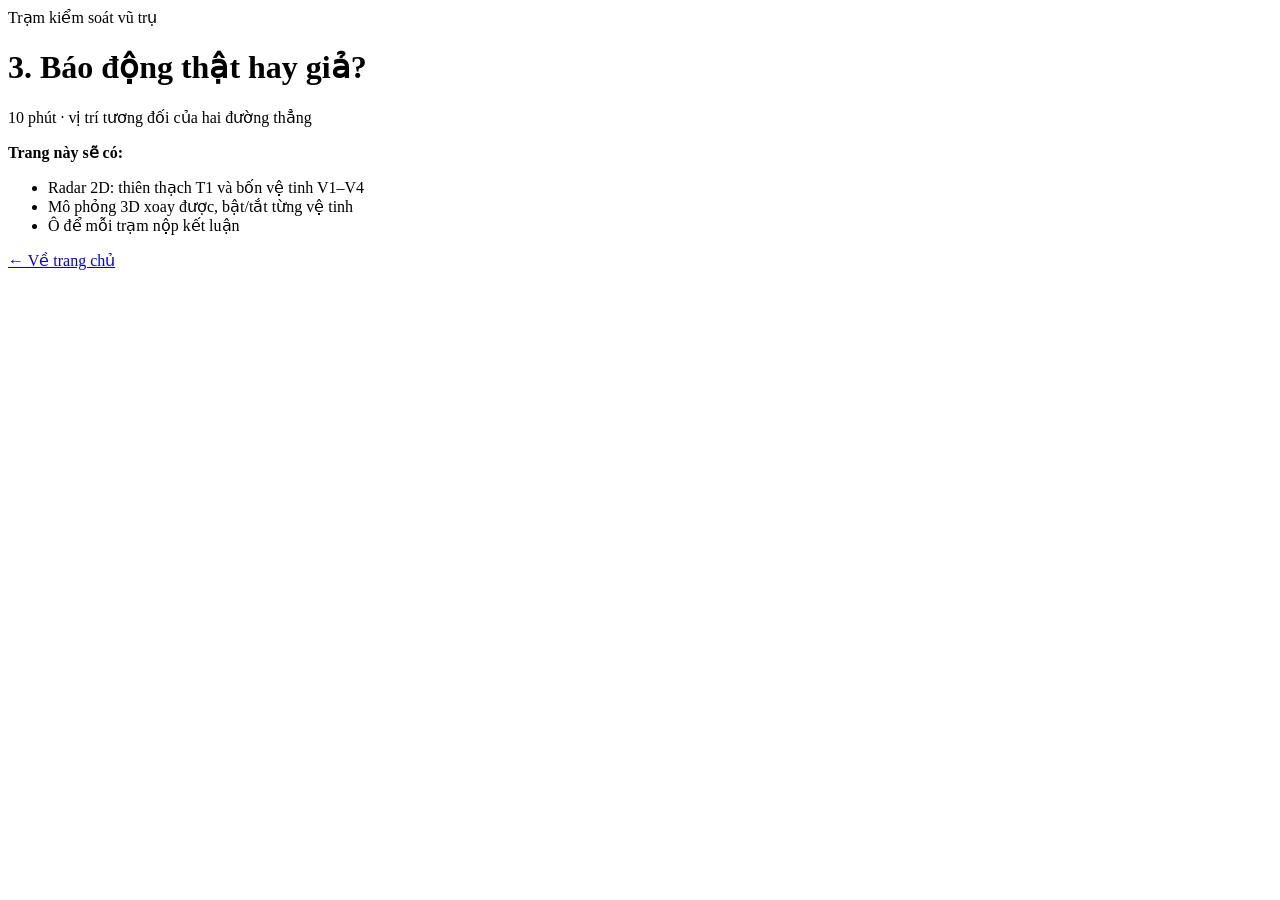
==== index.html @ 9c98084f "Add files via upload" ====
<!DOCTYPE html>
<html lang="vi">
<head>
<meta charset="utf-8">
<meta name="viewport" content="width=device-width, initial-scale=1">
<title>3. Báo động thật hay giả? – Trạm kiểm soát vũ trụ</title>
<link rel="stylesheet" href="../assets/style.css">
</head>
<body>
<main>
  <div class="nhan">Trạm kiểm soát vũ trụ</div>
  <h1>3. Báo động thật hay giả?</h1>
  <p class="phu">10 phút · vị trí tương đối của hai đường thẳng</p>
  <div class="khung-trong">
    <b>Trang này sẽ có:</b>
    <ul><li>Radar 2D: thiên thạch T1 và bốn vệ tinh V1–V4</li><li>Mô phỏng 3D xoay được, bật/tắt từng vệ tinh</li><li>Ô để mỗi trạm nộp kết luận</li></ul>
  </div>
  <a class="ve" href="../">← Về trang chủ</a>
</main>
</body>
</html>
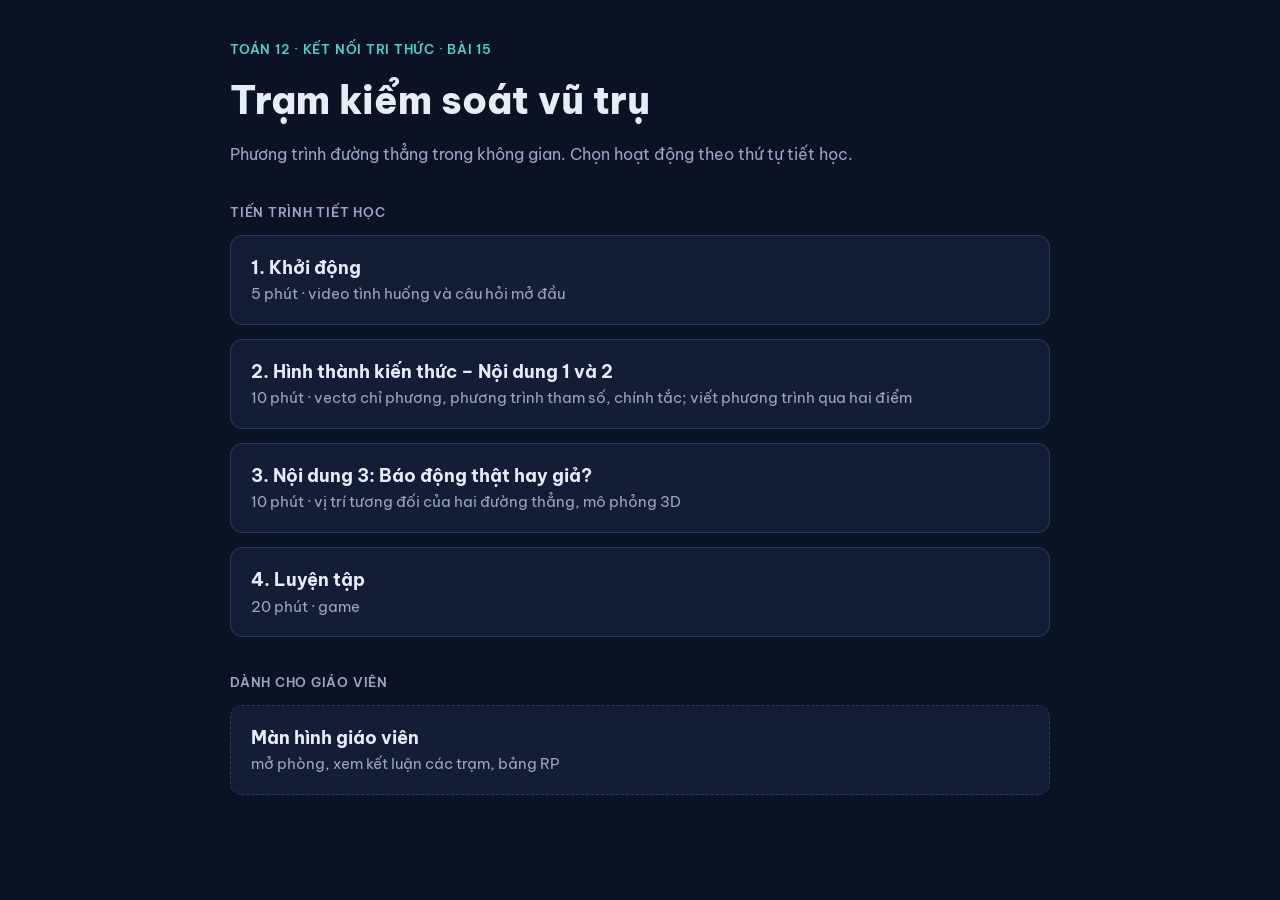
==== commit dc427a3c: "Khôi phục cấu trúc thư mục, thêm điều hướng giữa các hoạt động" ====
--- a/index.html
+++ b/index.html
@@ -3,19 +3,27 @@
 <head>
 <meta charset="utf-8">
 <meta name="viewport" content="width=device-width, initial-scale=1">
-<title>3. Báo động thật hay giả? – Trạm kiểm soát vũ trụ</title>
-<link rel="stylesheet" href="../assets/style.css">
+<title>Trạm kiểm soát vũ trụ – Bài 15 Toán 12</title>
+<link rel="stylesheet" href="assets/style.css">
 </head>
 <body>
 <main>
-  <div class="nhan">Trạm kiểm soát vũ trụ</div>
-  <h1>3. Báo động thật hay giả?</h1>
-  <p class="phu">10 phút · vị trí tương đối của hai đường thẳng</p>
-  <div class="khung-trong">
-    <b>Trang này sẽ có:</b>
-    <ul><li>Radar 2D: thiên thạch T1 và bốn vệ tinh V1–V4</li><li>Mô phỏng 3D xoay được, bật/tắt từng vệ tinh</li><li>Ô để mỗi trạm nộp kết luận</li></ul>
+  <div class="nhan">Toán 12 · Kết nối tri thức · Bài 15</div>
+  <h1>Trạm kiểm soát vũ trụ</h1>
+  <p class="phu">Phương trình đường thẳng trong không gian. Chọn hoạt động theo thứ tự tiết học.</p>
+
+  <h2 class="muc">Tiến trình tiết học</h2>
+  <div class="luoi">
+    <a class="the" href="khoi-dong/"><b>1. Khởi động</b><span>5 phút · video tình huống và câu hỏi mở đầu</span></a>
+    <a class="the" href="noi-dung-1-2/"><b>2. Hình thành kiến thức – Nội dung 1 và 2</b><span>10 phút · vectơ chỉ phương, phương trình tham số, chính tắc; viết phương trình qua hai điểm</span></a>
+    <a class="the" href="noi-dung-3/"><b>3. Nội dung 3: Báo động thật hay giả?</b><span>10 phút · vị trí tương đối của hai đường thẳng, mô phỏng 3D</span></a>
+    <a class="the" href="luyen-tap/"><b>4. Luyện tập</b><span>20 phút · game</span></a>
   </div>
-  <a class="ve" href="../">← Về trang chủ</a>
+
+  <h2 class="muc">Dành cho giáo viên</h2>
+  <div class="luoi">
+    <a class="the gv" href="giao-vien/"><b>Màn hình giáo viên</b><span>mở phòng, xem kết luận các trạm, bảng RP</span></a>
+  </div>
 </main>
 </body>
 </html>
--- a/assets/style.css
+++ b/assets/style.css
@@ -0,0 +1,33 @@
+/* Kiểu chữ và màu dùng chung cho mọi trang. Sửa ở đây là cả web đổi theo. */
+@import url('https://fonts.googleapis.com/css2?family=Be+Vietnam+Pro:wght@400;600;800&display=swap');
+:root { --nen:#0b1224; --the:#141d36; --vien:#2a3a66; --chu:#e8ecf7; --phu:#9aa6c7; --nhan:#4fd1c5; --gv:#f6c177; }
+* { box-sizing:border-box; }
+body { margin:0; font-family:'Be Vietnam Pro',system-ui,sans-serif; background:var(--nen); color:var(--chu); line-height:1.55; }
+main { max-width:860px; margin:0 auto; padding:40px 20px 60px; }
+a:focus-visible { outline:2px solid var(--nhan); outline-offset:3px; border-radius:6px; }
+
+.nhan { color:var(--nhan); font-weight:600; letter-spacing:.06em; text-transform:uppercase; font-size:.8rem; }
+h1 { font-size:clamp(1.6rem,4vw,2.4rem); font-weight:800; margin:.3em 0; }
+h2.muc { color:var(--phu); font-size:.8rem; font-weight:600; letter-spacing:.06em; text-transform:uppercase; margin:36px 0 0; }
+p.phu { color:var(--phu); margin-top:0; }
+
+/* Trang chủ: lưới thẻ hoạt động */
+.luoi { display:grid; gap:14px; margin-top:28px; }
+h2.muc + .luoi { margin-top:12px; }
+a.the { display:block; padding:18px 20px; background:var(--the); border:1px solid var(--vien); border-radius:12px; color:inherit; text-decoration:none; transition:border-color .15s, transform .15s; }
+a.the:hover { border-color:var(--nhan); transform:translateY(-1px); }
+a.the b { display:block; font-size:1.1rem; }
+a.the span { color:var(--phu); font-size:.92rem; }
+a.the.gv { border-style:dashed; }
+a.the.gv:hover { border-color:var(--gv); }
+
+/* Khung giữ chỗ — xoá khi trang đã có nội dung thật */
+.khung-trong { margin-top:24px; padding:18px 20px; border:1px dashed var(--vien); border-radius:12px; color:var(--phu); }
+.khung-trong li { margin:.3em 0; }
+
+/* Thanh điều hướng cuối trang: Trước · Trang chủ · Tiếp theo */
+nav.dieu-huong { display:flex; justify-content:space-between; align-items:center; gap:12px; flex-wrap:wrap; margin-top:36px; padding-top:18px; border-top:1px solid var(--vien); }
+nav.dieu-huong a { color:var(--nhan); text-decoration:none; }
+nav.dieu-huong a:hover { text-decoration:underline; }
+nav.dieu-huong .giua { color:var(--phu); }
+nav.dieu-huong .trong { flex:1; }
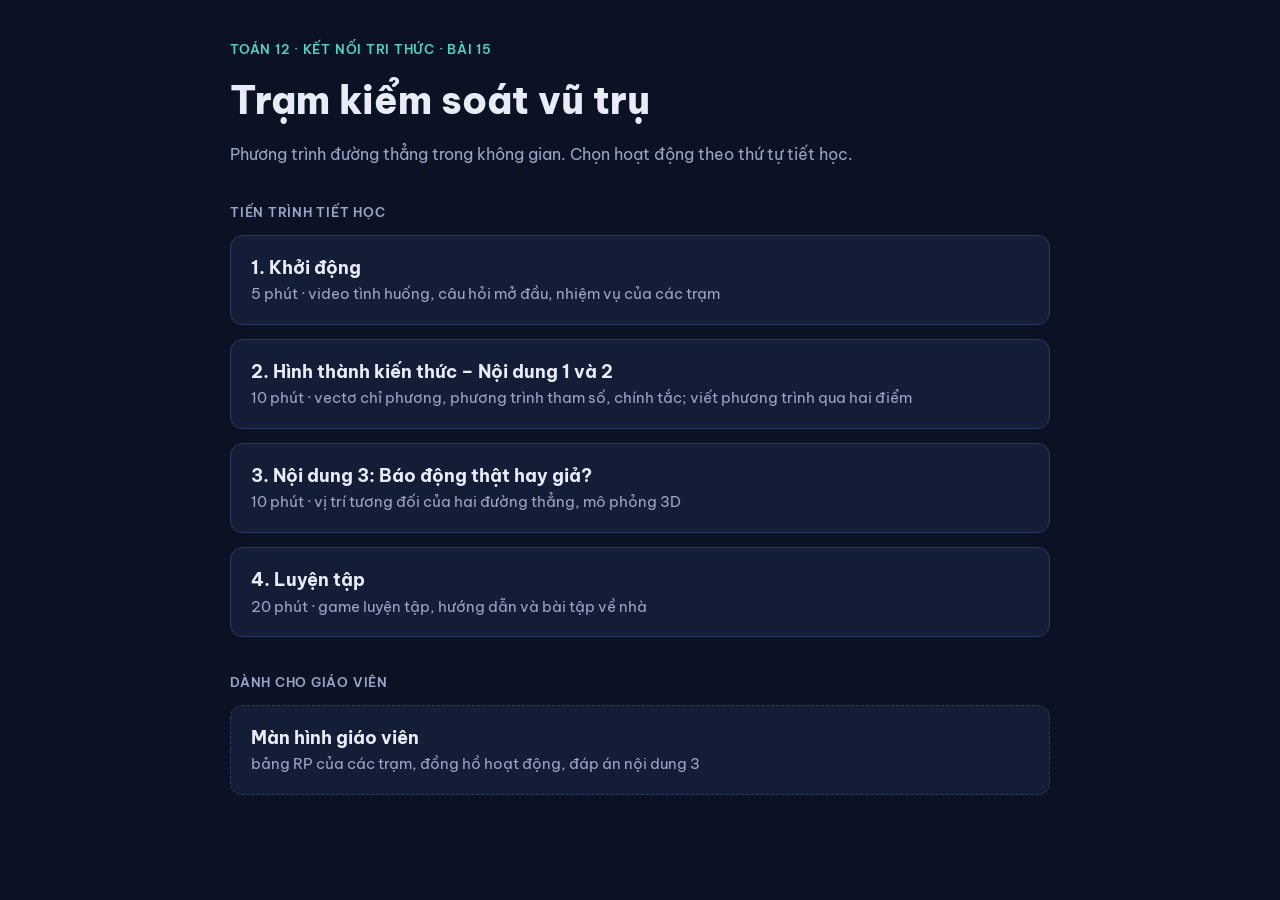
==== commit c30cf1a0: "Hoàn thiện nội dung các hoạt động theo giáo án" ====
--- a/index.html
+++ b/index.html
@@ -14,15 +14,15 @@
 
   <h2 class="muc">Tiến trình tiết học</h2>
   <div class="luoi">
-    <a class="the" href="khoi-dong/"><b>1. Khởi động</b><span>5 phút · video tình huống và câu hỏi mở đầu</span></a>
+    <a class="the" href="khoi-dong/"><b>1. Khởi động</b><span>5 phút · video tình huống, câu hỏi mở đầu, nhiệm vụ của các trạm</span></a>
     <a class="the" href="noi-dung-1-2/"><b>2. Hình thành kiến thức – Nội dung 1 và 2</b><span>10 phút · vectơ chỉ phương, phương trình tham số, chính tắc; viết phương trình qua hai điểm</span></a>
     <a class="the" href="noi-dung-3/"><b>3. Nội dung 3: Báo động thật hay giả?</b><span>10 phút · vị trí tương đối của hai đường thẳng, mô phỏng 3D</span></a>
-    <a class="the" href="luyen-tap/"><b>4. Luyện tập</b><span>20 phút · game</span></a>
+    <a class="the" href="luyen-tap/"><b>4. Luyện tập</b><span>20 phút · game luyện tập, hướng dẫn và bài tập về nhà</span></a>
   </div>
 
   <h2 class="muc">Dành cho giáo viên</h2>
   <div class="luoi">
-    <a class="the gv" href="giao-vien/"><b>Màn hình giáo viên</b><span>mở phòng, xem kết luận các trạm, bảng RP</span></a>
+    <a class="the gv" href="giao-vien/"><b>Màn hình giáo viên</b><span>bảng RP của các trạm, đồng hồ hoạt động, đáp án nội dung 3</span></a>
   </div>
 </main>
 </body>
--- a/assets/style.css
+++ b/assets/style.css
@@ -1,10 +1,15 @@
 /* Kiểu chữ và màu dùng chung cho mọi trang. Sửa ở đây là cả web đổi theo. */
 @import url('https://fonts.googleapis.com/css2?family=Be+Vietnam+Pro:wght@400;600;800&display=swap');
-:root { --nen:#0b1224; --the:#141d36; --vien:#2a3a66; --chu:#e8ecf7; --phu:#9aa6c7; --nhan:#4fd1c5; --gv:#f6c177; }
+:root {
+  --nen:#0b1224; --the:#141d36; --vien:#2a3a66; --chu:#e8ecf7; --phu:#9aa6c7; --nhan:#4fd1c5; --gv:#f6c177;
+  --dung:#4ade80; --sai:#f87171;
+  --t1:#f87171; --v1:#60a5fa; --v2:#c084fc; --v3:#4ade80; --v4:#fbbf24;
+}
 * { box-sizing:border-box; }
 body { margin:0; font-family:'Be Vietnam Pro',system-ui,sans-serif; background:var(--nen); color:var(--chu); line-height:1.55; }
 main { max-width:860px; margin:0 auto; padding:40px 20px 60px; }
-a:focus-visible { outline:2px solid var(--nhan); outline-offset:3px; border-radius:6px; }
+main.rong { max-width:1100px; }
+a:focus-visible, button:focus-visible, input:focus-visible, select:focus-visible, textarea:focus-visible { outline:2px solid var(--nhan); outline-offset:3px; border-radius:6px; }
 
 .nhan { color:var(--nhan); font-weight:600; letter-spacing:.06em; text-transform:uppercase; font-size:.8rem; }
 h1 { font-size:clamp(1.6rem,4vw,2.4rem); font-weight:800; margin:.3em 0; }
@@ -21,9 +26,63 @@
 a.the.gv { border-style:dashed; }
 a.the.gv:hover { border-color:var(--gv); }
 
-/* Khung giữ chỗ — xoá khi trang đã có nội dung thật */
+/* Khối nội dung trong từng hoạt động */
+section.khoi { margin-top:26px; padding:20px 22px; background:var(--the); border:1px solid var(--vien); border-radius:12px; }
+section.khoi > h2 { margin:0 0 .5em; font-size:1.3rem; }
+section.khoi h3 { margin:1.2em 0 .4em; font-size:1.05rem; }
+.thoi-luong { float:right; color:var(--phu); font-size:.85rem; font-weight:400; }
+.chot { border-left:3px solid var(--nhan); padding:10px 14px; background:rgba(79,209,197,.07); border-radius:0 8px 8px 0; margin:14px 0; }
+.chu-y { border-left:3px solid var(--gv); padding:10px 14px; background:rgba(246,193,119,.08); border-radius:0 8px 8px 0; margin:14px 0; }
+.hop { margin-top:12px; padding:12px 16px; border:1px dashed var(--vien); border-radius:8px; }
+.de-bai { font-weight:600; }
+[hidden] { display:none !important; }
+.katex { font-size:1.08em; }
+.katex-display { overflow-x:auto; overflow-y:hidden; padding:4px 0; }
+
+/* Nút */
+.nut { display:inline-flex; align-items:center; gap:6px; padding:8px 14px; margin:4px 6px 4px 0; border-radius:8px; border:1px solid var(--vien); background:var(--the); color:var(--chu); font:inherit; font-size:.95rem; cursor:pointer; }
+.nut:hover { border-color:var(--nhan); }
+.nut.chinh { background:var(--nhan); border-color:var(--nhan); color:#06201d; font-weight:600; }
+.nut.chinh:hover { filter:brightness(1.08); }
+.nut.bat { border-color:var(--nhan); color:var(--nhan); }
+.nut.nho { padding:4px 10px; font-size:.85rem; }
+.nut:disabled { opacity:.45; cursor:not-allowed; }
+
+/* Ô nhập */
+input[type=text], input[type=number], select, textarea { font:inherit; color:var(--chu); background:#0e1630; border:1px solid var(--vien); border-radius:8px; padding:7px 10px; }
+input.so { width:5.5em; text-align:center; }
+textarea { width:100%; min-height:70px; resize:vertical; }
+.lua-chon { display:flex; flex-wrap:wrap; gap:6px; margin:6px 0 10px; }
+.lua-chon label { display:inline-flex; align-items:center; gap:6px; padding:6px 12px; border:1px solid var(--vien); border-radius:999px; cursor:pointer; }
+.lua-chon input { accent-color:var(--nhan); }
+.lua-chon label:has(input:checked) { border-color:var(--nhan); color:var(--nhan); }
+
+/* Phản hồi */
+.phan-hoi { margin-top:10px; padding:10px 14px; border-radius:8px; }
+.phan-hoi.dung { background:rgba(74,222,128,.1); border:1px solid rgba(74,222,128,.4); }
+.phan-hoi.sai { background:rgba(248,113,113,.1); border:1px solid rgba(248,113,113,.4); }
+.diem { display:inline-block; padding:2px 10px; border-radius:999px; background:rgba(79,209,197,.15); color:var(--nhan); font-weight:600; font-size:.85rem; }
+
+/* Bảng */
+table.bang { width:100%; border-collapse:collapse; margin-top:10px; font-size:.95rem; }
+table.bang th, table.bang td { border-bottom:1px solid var(--vien); padding:8px 6px; text-align:left; vertical-align:top; }
+table.bang th { color:var(--phu); font-weight:600; font-size:.85rem; }
+.cham { display:inline-block; width:10px; height:10px; border-radius:50%; margin-right:6px; vertical-align:middle; }
+
+/* Khung giữ chỗ */
 .khung-trong { margin-top:24px; padding:18px 20px; border:1px dashed var(--vien); border-radius:12px; color:var(--phu); }
 .khung-trong li { margin:.3em 0; }
+
+/* Radar và mô phỏng 3D */
+.man-hinh { position:relative; background:#060b18; border:1px solid var(--vien); border-radius:12px; overflow:hidden; }
+.man-hinh canvas { display:block; width:100%; touch-action:none; }
+.man-hinh .goc { position:absolute; left:12px; top:10px; color:var(--phu); font-size:.8rem; pointer-events:none; }
+.dieu-khien { display:flex; flex-wrap:wrap; align-items:center; gap:4px; margin-top:10px; }
+.hai-cot { display:grid; grid-template-columns:1fr 1fr; gap:18px; }
+@media (max-width:820px) { .hai-cot { grid-template-columns:1fr; } }
+
+/* Đồng hồ */
+.dong-ho { font-variant-numeric:tabular-nums; font-weight:800; }
 
 /* Thanh điều hướng cuối trang: Trước · Trang chủ · Tiếp theo */
 nav.dieu-huong { display:flex; justify-content:space-between; align-items:center; gap:12px; flex-wrap:wrap; margin-top:36px; padding-top:18px; border-top:1px solid var(--vien); }
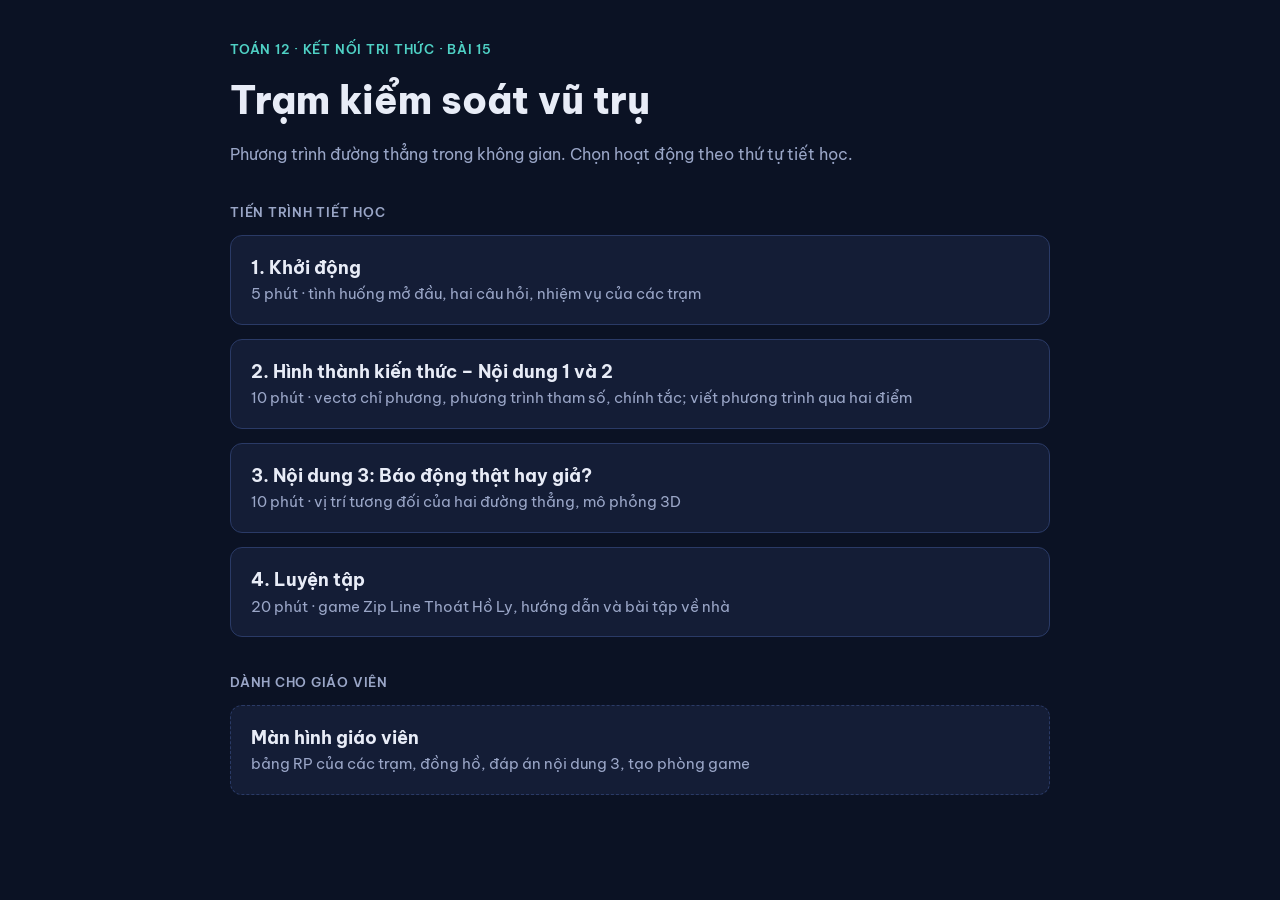
==== commit 5ed0345a: "Khởi động dùng tình huống bản vẽ, gắn game zip line vào luyện tập" ====
--- a/index.html
+++ b/index.html
@@ -14,15 +14,15 @@
 
   <h2 class="muc">Tiến trình tiết học</h2>
   <div class="luoi">
-    <a class="the" href="khoi-dong/"><b>1. Khởi động</b><span>5 phút · video tình huống, câu hỏi mở đầu, nhiệm vụ của các trạm</span></a>
+    <a class="the" href="khoi-dong/"><b>1. Khởi động</b><span>5 phút · tình huống mở đầu, hai câu hỏi, nhiệm vụ của các trạm</span></a>
     <a class="the" href="noi-dung-1-2/"><b>2. Hình thành kiến thức – Nội dung 1 và 2</b><span>10 phút · vectơ chỉ phương, phương trình tham số, chính tắc; viết phương trình qua hai điểm</span></a>
     <a class="the" href="noi-dung-3/"><b>3. Nội dung 3: Báo động thật hay giả?</b><span>10 phút · vị trí tương đối của hai đường thẳng, mô phỏng 3D</span></a>
-    <a class="the" href="luyen-tap/"><b>4. Luyện tập</b><span>20 phút · game luyện tập, hướng dẫn và bài tập về nhà</span></a>
+    <a class="the" href="luyen-tap/"><b>4. Luyện tập</b><span>20 phút · game Zip Line Thoát Hồ Ly, hướng dẫn và bài tập về nhà</span></a>
   </div>
 
   <h2 class="muc">Dành cho giáo viên</h2>
   <div class="luoi">
-    <a class="the gv" href="giao-vien/"><b>Màn hình giáo viên</b><span>bảng RP của các trạm, đồng hồ hoạt động, đáp án nội dung 3</span></a>
+    <a class="the gv" href="giao-vien/"><b>Màn hình giáo viên</b><span>bảng RP của các trạm, đồng hồ, đáp án nội dung 3, tạo phòng game</span></a>
   </div>
 </main>
 </body>
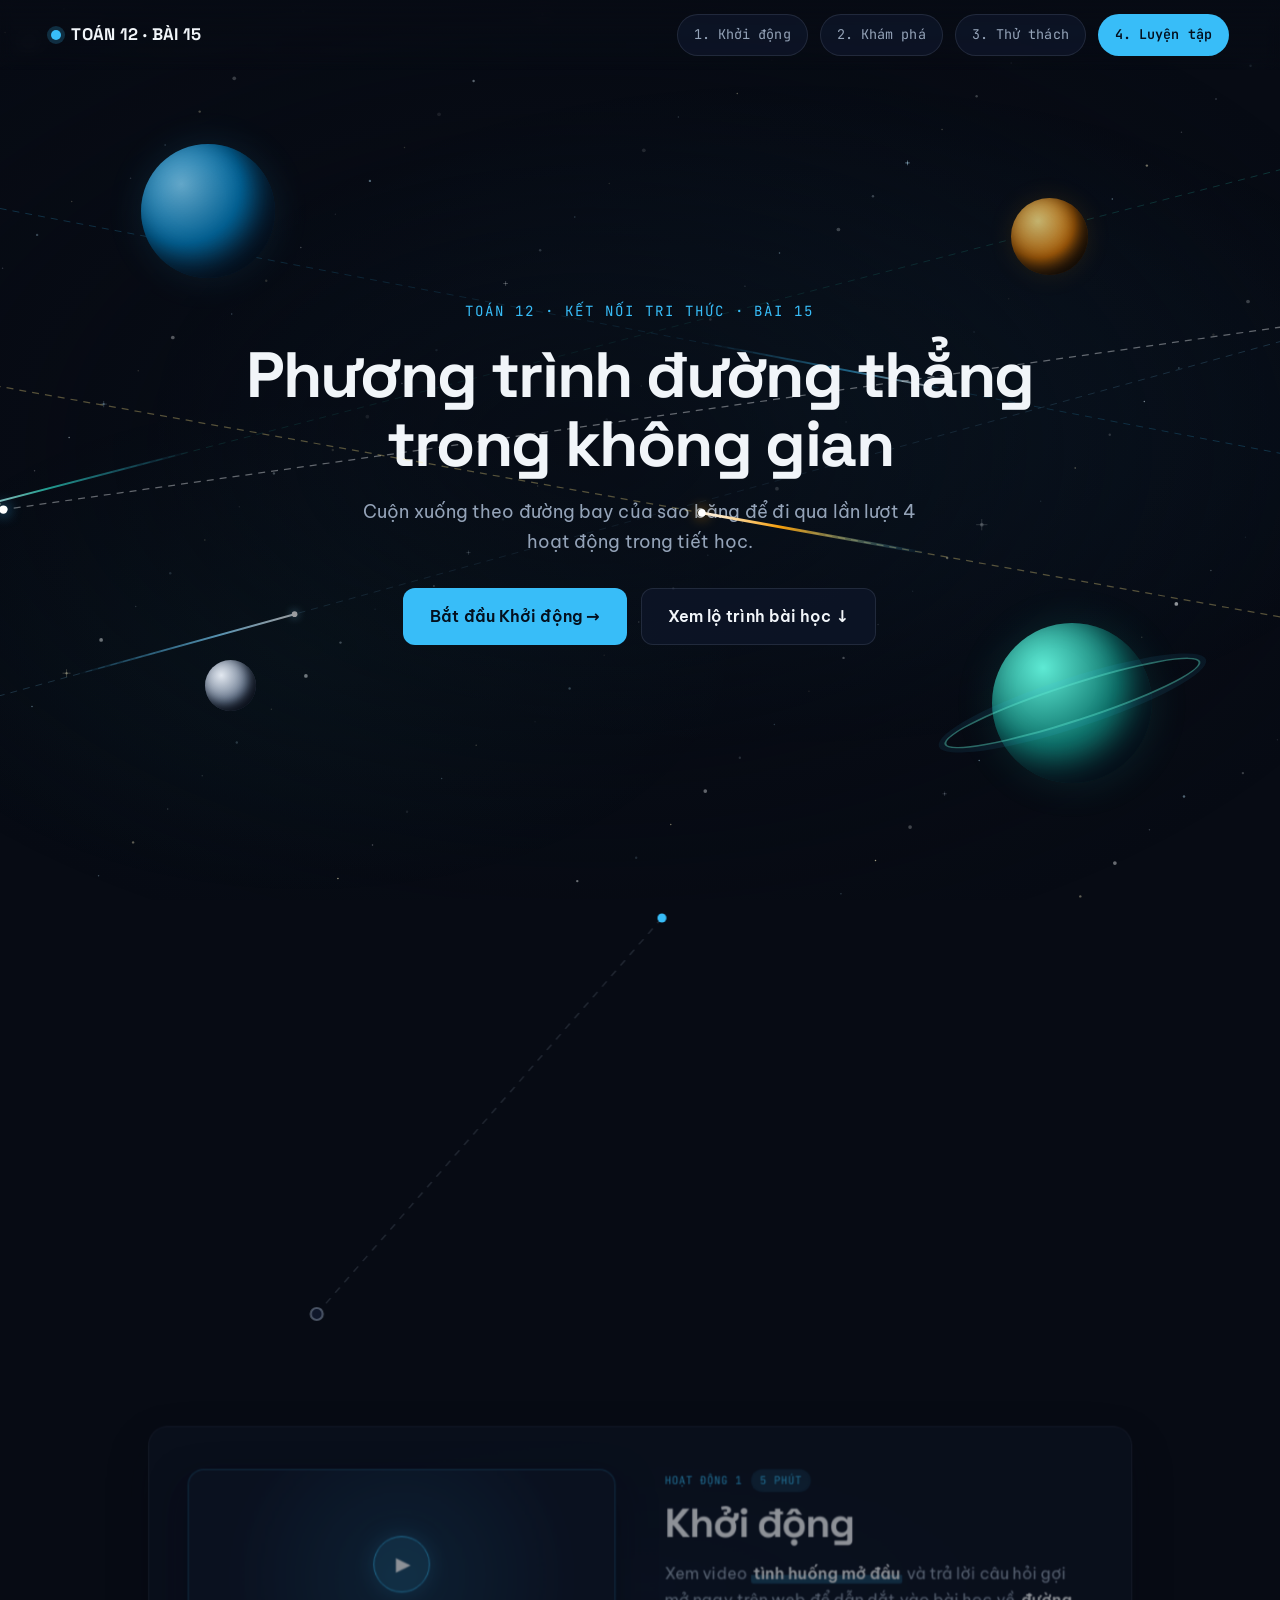
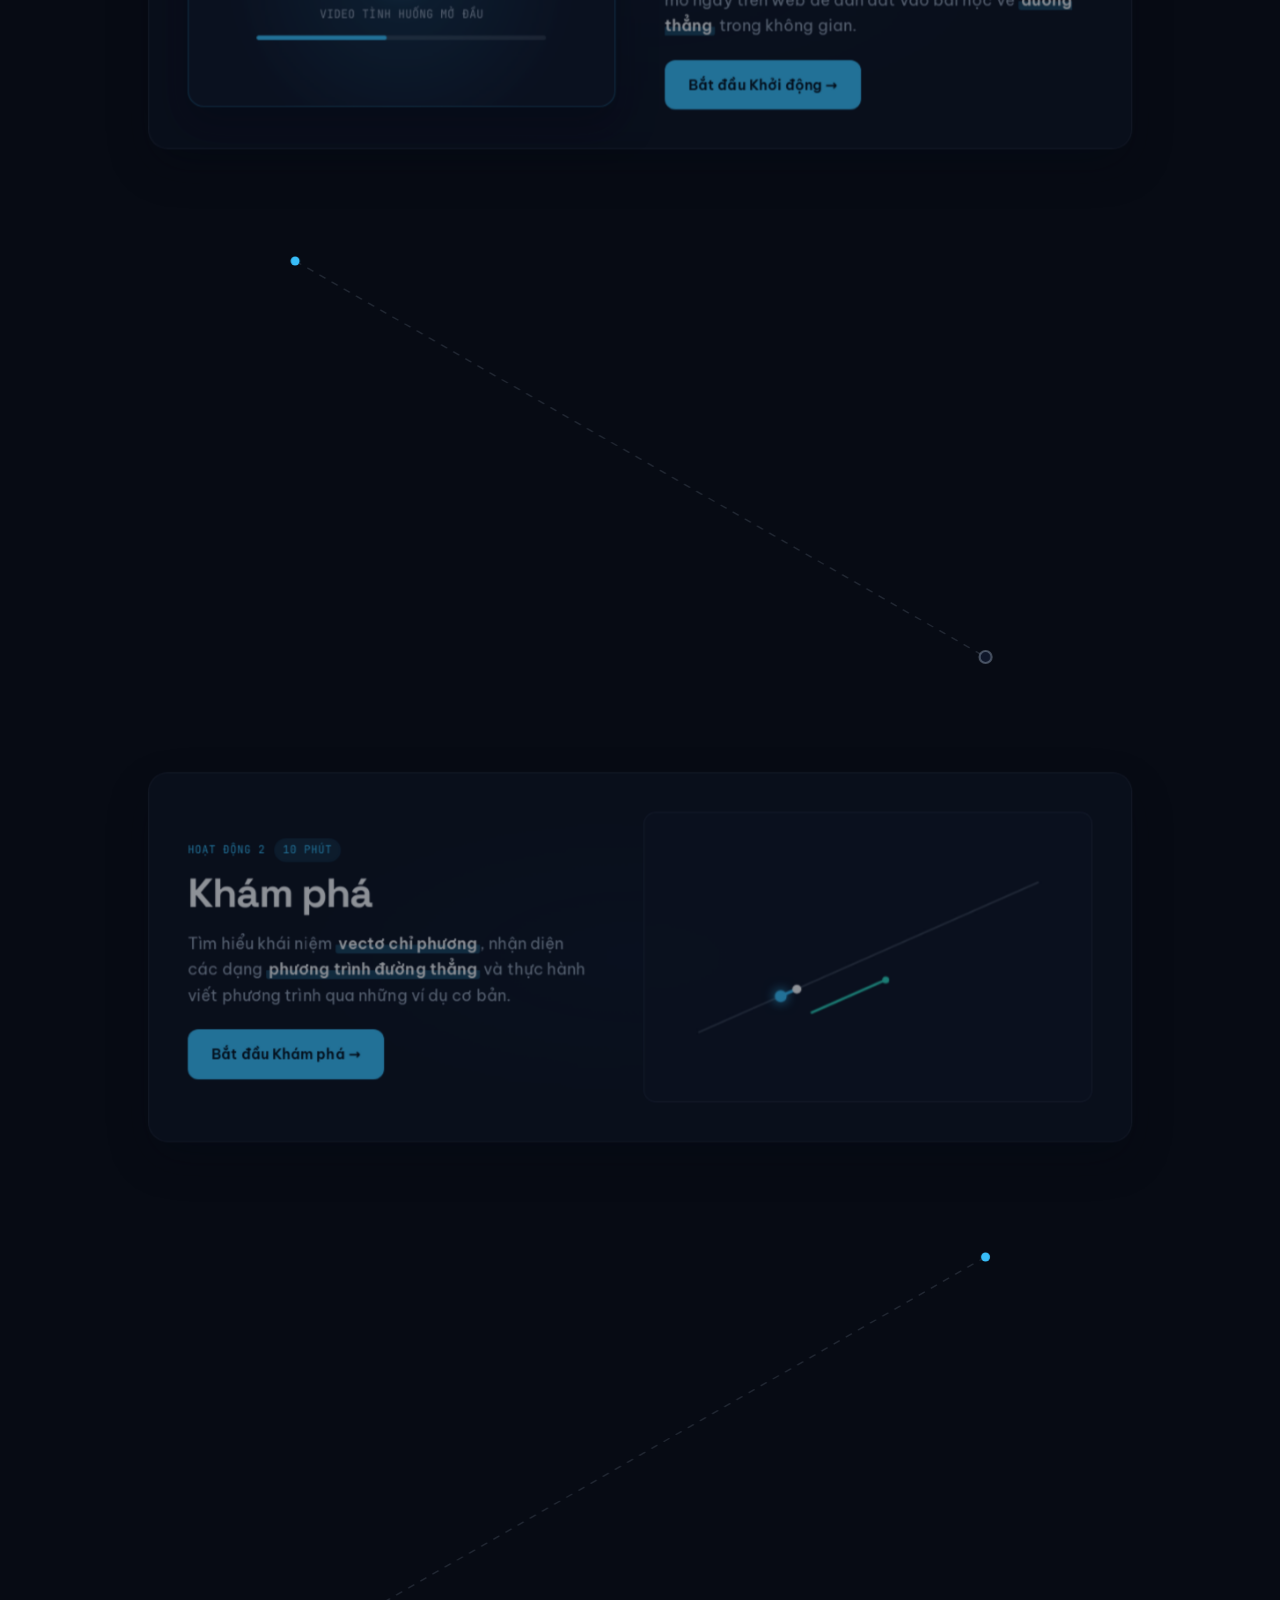
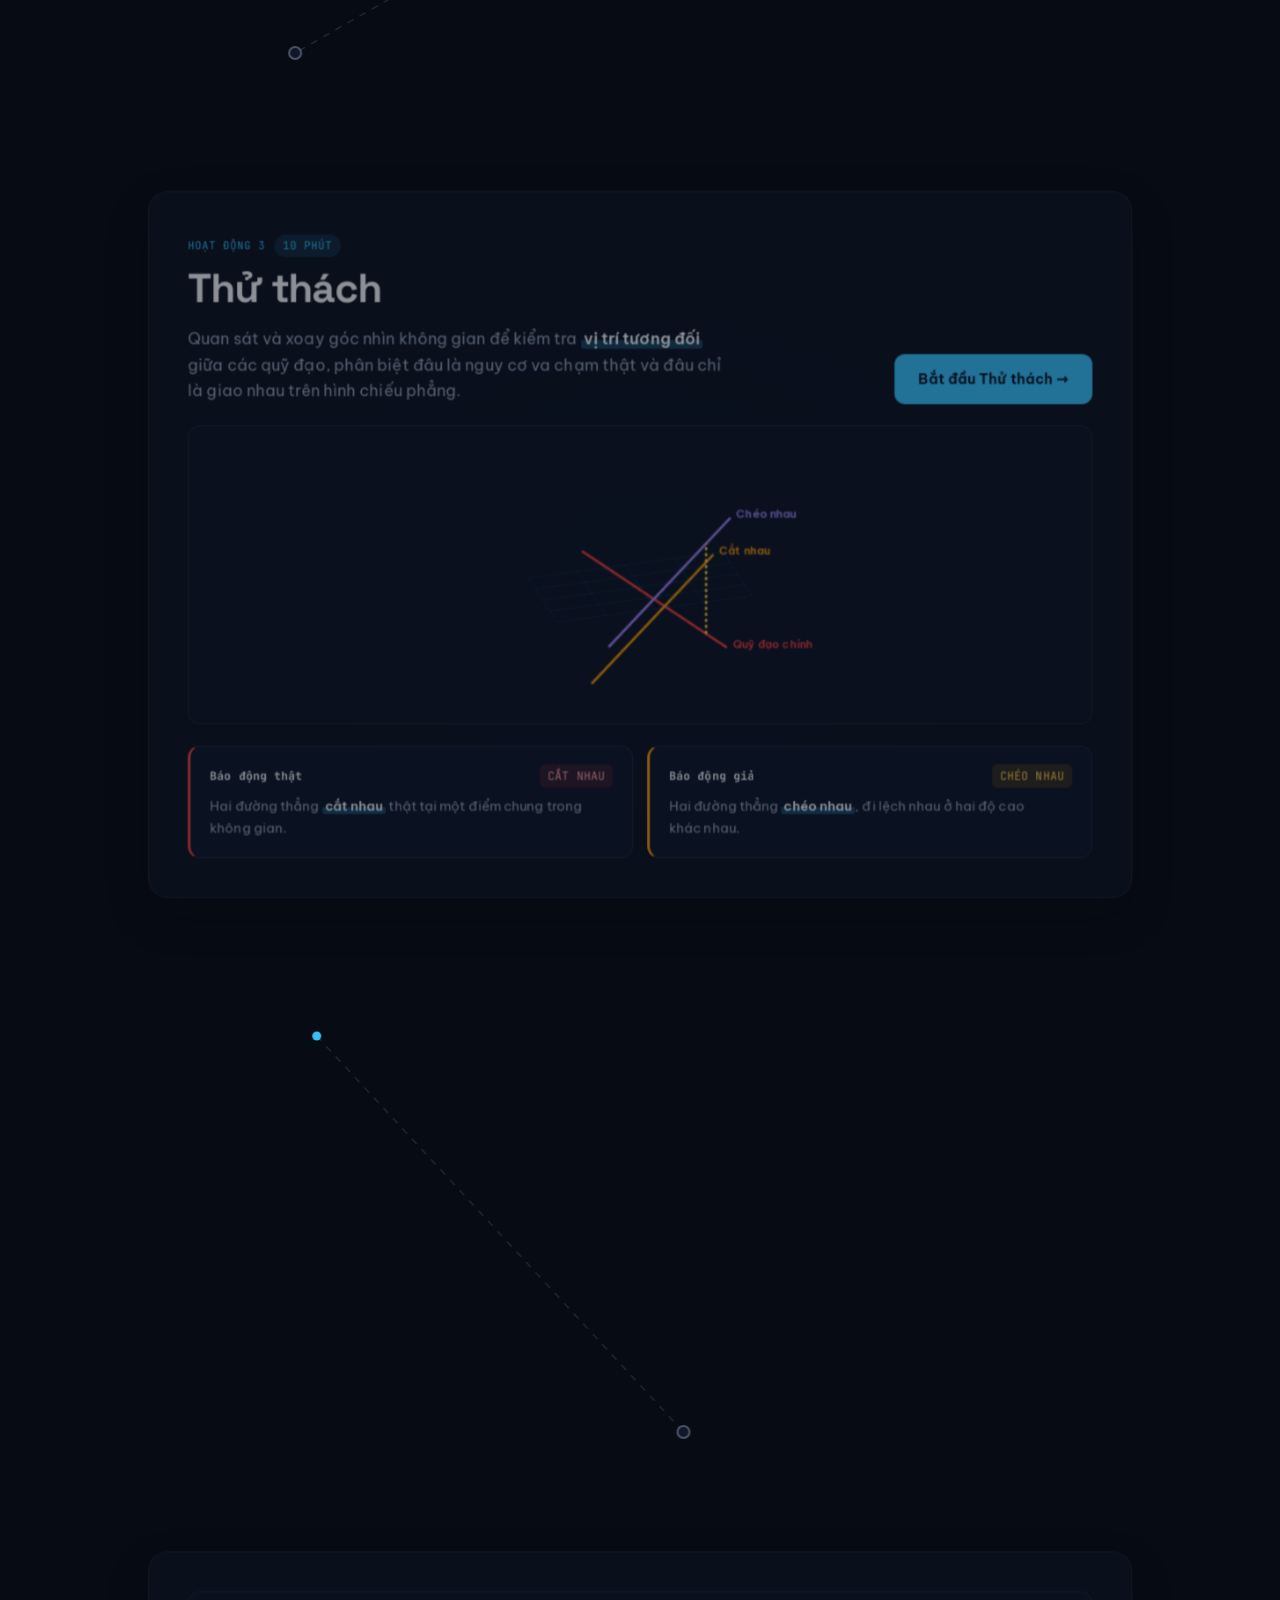
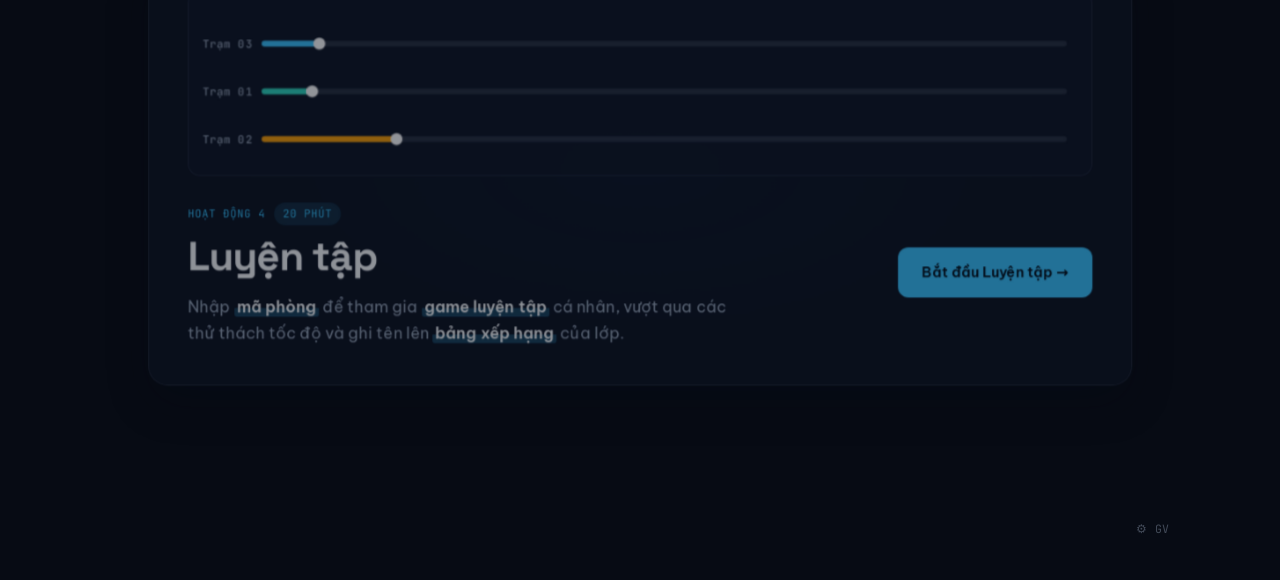
==== commit ae2507c1: "Cập nhật giao diện, hiệu ứng và tài liệu Giáo án.pdf" ====
--- a/index.html
+++ b/index.html
@@ -1,29 +1,213 @@
 <!DOCTYPE html>
 <html lang="vi">
 <head>
-<meta charset="utf-8">
-<meta name="viewport" content="width=device-width, initial-scale=1">
-<title>Trạm kiểm soát vũ trụ – Bài 15 Toán 12</title>
-<link rel="stylesheet" href="assets/style.css">
+  <meta charset="utf-8">
+  <meta name="viewport" content="width=device-width, initial-scale=1">
+  <title>Trạm kiểm soát vũ trụ: Bài 15 Toán 12 (KNTT)</title>
+  <link rel="stylesheet" href="assets/scrollcraft.css">
+  <link rel="stylesheet" href="assets/style.css">
 </head>
 <body>
-<main>
-  <div class="nhan">Toán 12 · Kết nối tri thức · Bài 15</div>
-  <h1>Trạm kiểm soát vũ trụ</h1>
-  <p class="phu">Phương trình đường thẳng trong không gian. Chọn hoạt động theo thứ tự tiết học.</p>
-
-  <h2 class="muc">Tiến trình tiết học</h2>
-  <div class="luoi">
-    <a class="the" href="khoi-dong/"><b>1. Khởi động</b><span>5 phút · tình huống mở đầu, hai câu hỏi, nhiệm vụ của các trạm</span></a>
-    <a class="the" href="noi-dung-1-2/"><b>2. Hình thành kiến thức – Nội dung 1 và 2</b><span>10 phút · vectơ chỉ phương, phương trình tham số, chính tắc; viết phương trình qua hai điểm</span></a>
-    <a class="the" href="noi-dung-3/"><b>3. Nội dung 3: Báo động thật hay giả?</b><span>10 phút · vị trí tương đối của hai đường thẳng, mô phỏng 3D</span></a>
-    <a class="the" href="luyen-tap/"><b>4. Luyện tập</b><span>20 phút · game Zip Line Thoát Hồ Ly, hướng dẫn và bài tập về nhà</span></a>
-  </div>
-
-  <h2 class="muc">Dành cho giáo viên</h2>
-  <div class="luoi">
-    <a class="the gv" href="giao-vien/"><b>Màn hình giáo viên</b><span>bảng RP của các trạm, đồng hồ, đáp án nội dung 3, tạo phòng game</span></a>
-  </div>
-</main>
+
+  <!-- Fixed Telemetry Navigation (Student-focused) -->
+  <header class="tm-bar" aria-label="Điều hướng chính">
+    <a class="tm-brand" href="index.html">
+      <span class="tm-brand__dot" aria-hidden="true"></span>
+      <span>TOÁN 12 · BÀI 15</span>
+    </a>
+    <nav class="tm-bar__nav">
+      <a class="tm-pill tm-pill--hide-sm" href="khoi-dong/index.html">1. Khởi động</a>
+      <a class="tm-pill tm-pill--hide-sm" href="noi-dung-1-2/index.html">2. Khám phá</a>
+      <a class="tm-pill tm-pill--hide-sm" href="noi-dung-3/index.html">3. Thử thách</a>
+      <a class="tm-pill tm-pill--accent" href="luyen-tap/index.html">4. Luyện tập</a>
+    </nav>
+  </header>
+
+  <main data-sc-root>
+
+    <!-- ACT 1: HERO (Floating Title + Planets + Meteors) -->
+    <section id="act-hero" data-sc-act="pin" data-sc-span="1.45">
+      <div data-sc-stage class="hero-stage">
+        <!-- Rear meteor canvas -->
+        <canvas id="meteor-canvas-back" class="hero-meteor-layer" aria-hidden="true"></canvas>
+
+        <!-- Decorative planets behind/around title -->
+        <div class="planet planet--cyan" data-sc-parallax="-0.9" aria-hidden="true"></div>
+        <div class="planet planet--amber" data-sc-parallax="-0.6" aria-hidden="true"></div>
+
+        <div class="hero-scrim" aria-hidden="true"></div>
+
+        <!-- Centered floating typography plane (NO highlight on title) -->
+        <div class="hero-copy">
+          <div class="hero-float">
+            <p class="tm-eyebrow">Toán 12 · Kết nối tri thức · Bài 15</p>
+            <h1 class="tm-display tm-display--hero">
+              Phương trình đường thẳng<br>trong không gian
+            </h1>
+            <p class="tm-lede" style="max-width:48ch;">
+              Cuộn xuống theo đường bay của sao băng để đi qua lần lượt 4 hoạt động trong tiết học.
+            </p>
+            <div class="hero-actions">
+              <a class="tm-btn tm-btn--primary" href="khoi-dong/index.html">Bắt đầu Khởi động →</a>
+              <a class="tm-btn tm-btn--ghost" href="#hd-1">Xem lộ trình bài học ↓</a>
+            </div>
+          </div>
+        </div>
+
+        <!-- Foreground planets -->
+        <div class="planet planet--ringed" data-sc-parallax="0.8" aria-hidden="true"></div>
+        <div class="planet planet--moon" data-sc-parallax="0.5" aria-hidden="true"></div>
+
+        <!-- Front meteor plane (streaks across/in front of title) -->
+        <canvas id="meteor-canvas-front" class="hero-meteor-layer" aria-hidden="true"></canvas>
+      </div>
+    </section>
+
+    <!-- BRIDGE 1: HERO -> HOẠT ĐỘNG 1 -->
+    <div class="space-bridge" aria-hidden="true">
+      <canvas class="bridge-canvas" data-dir="center-to-left" data-target="hd-1"></canvas>
+    </div>
+
+    <!-- HOẠT ĐỘNG 1: KHỞI ĐỘNG -->
+    <section id="hd-1" class="activity-band" data-sc-act="flow">
+      <div class="activity-band-card">
+        <div class="act-cinema">
+          <div class="video-sway-card" aria-label="Biểu tượng video tình huống khởi động">
+            <div class="video-sway-card__play" aria-hidden="true">▶</div>
+            <span class="tm-mono" style="font-size:0.82rem; color:var(--sc-ink-soft);">VIDEO TÌNH HUỐNG MỞ ĐẦU</span>
+            <div class="video-sway-card__bar" aria-hidden="true">
+              <div class="video-sway-card__fill"></div>
+            </div>
+          </div>
+
+          <div>
+            <div class="activity-meta">
+              <span>Hoạt động 1</span>
+              <span class="activity-badge">5 phút</span>
+            </div>
+            <h2 class="tm-display tm-display--lg">Khởi động</h2>
+            <p class="tm-lede">
+              Xem video <span class="kw">tình huống mở đầu</span> và trả lời câu hỏi gợi mở ngay trên web để dẫn dắt vào bài học về <span class="kw">đường thẳng</span> trong không gian.
+            </p>
+            <div class="activity-cta">
+              <a class="tm-btn tm-btn--primary" href="khoi-dong/index.html">Bắt đầu Khởi động →</a>
+            </div>
+          </div>
+        </div>
+      </div>
+    </section>
+
+    <!-- BRIDGE 2: HOẠT ĐỘNG 1 -> HOẠT ĐỘNG 2 -->
+    <div class="space-bridge" aria-hidden="true">
+      <canvas class="bridge-canvas" data-dir="ltr" data-target="hd-2"></canvas>
+    </div>
+
+    <!-- HOẠT ĐỘNG 2: KHÁM PHÁ -->
+    <section id="hd-2" class="activity-band" data-sc-act="flow">
+      <div class="activity-band-card">
+        <div class="act-split">
+          <div>
+            <div class="activity-meta">
+              <span>Hoạt động 2</span>
+              <span class="activity-badge">10 phút</span>
+            </div>
+            <h2 class="tm-display tm-display--lg">Khám phá</h2>
+            <p class="tm-lede">
+              Tìm hiểu khái niệm <span class="kw">vectơ chỉ phương</span>, nhận diện các dạng <span class="kw">phương trình đường thẳng</span> và thực hành viết phương trình qua những ví dụ cơ bản.
+            </p>
+            <div class="activity-cta">
+              <a class="tm-btn tm-btn--primary" href="noi-dung-1-2/index.html">Bắt đầu Khám phá →</a>
+            </div>
+          </div>
+
+          <canvas id="motion-hd2" class="motion-canvas motion-canvas--tall" aria-label="Minh họa điểm chuyển động tạo thành đường thẳng"></canvas>
+        </div>
+      </div>
+    </section>
+
+    <!-- BRIDGE 3: HOẠT ĐỘNG 2 -> HOẠT ĐỘNG 3 -->
+    <div class="space-bridge" aria-hidden="true">
+      <canvas class="bridge-canvas" data-dir="rtl" data-target="hd-3"></canvas>
+    </div>
+
+    <!-- HOẠT ĐỘNG 3: THỬ THÁCH -->
+    <section id="hd-3" class="activity-band" data-sc-act="flow">
+      <div class="activity-band-card">
+        <div class="act-stage-3d">
+          <div class="act-stage-3d__head">
+            <div>
+              <div class="activity-meta">
+                <span>Hoạt động 3</span>
+                <span class="activity-badge">10 phút</span>
+              </div>
+              <h2 class="tm-display tm-display--lg">Thử thách</h2>
+              <p class="tm-lede">
+                Quan sát và xoay góc nhìn không gian để kiểm tra <span class="kw">vị trí tương đối</span> giữa các quỹ đạo, phân biệt đâu là nguy cơ va chạm thật và đâu chỉ là giao nhau trên hình chiếu phẳng.
+              </p>
+            </div>
+            <a class="tm-btn tm-btn--primary" href="noi-dung-3/index.html">Bắt đầu Thử thách →</a>
+          </div>
+
+          <canvas id="motion-hd3" class="motion-canvas motion-canvas--stage" aria-label="Minh họa hai đường thẳng cắt nhau và chéo nhau trong không gian"></canvas>
+
+          <div class="act-stage-3d__callouts">
+            <div class="alarm-card alarm-card--real">
+              <div class="alarm-card__head">
+                <strong>Báo động thật</strong>
+                <span class="badge-danger">CẮT NHAU</span>
+              </div>
+              <p class="tm-lede" style="margin:0; font-size:0.96rem;">Hai đường thẳng <span class="kw">cắt nhau</span> thật tại một điểm chung trong không gian.</p>
+            </div>
+            <div class="alarm-card alarm-card--false">
+              <div class="alarm-card__head">
+                <strong>Báo động giả</strong>
+                <span class="badge-amber">CHÉO NHAU</span>
+              </div>
+              <p class="tm-lede" style="margin:0; font-size:0.96rem;">Hai đường thẳng <span class="kw">chéo nhau</span>, đi lệch nhau ở hai độ cao khác nhau.</p>
+            </div>
+          </div>
+        </div>
+      </div>
+    </section>
+
+    <!-- BRIDGE 4: HOẠT ĐỘNG 3 -> HOẠT ĐỘNG 4 -->
+    <div class="space-bridge" aria-hidden="true">
+      <canvas class="bridge-canvas" data-dir="ltr-center" data-target="hd-4"></canvas>
+    </div>
+
+    <!-- HOẠT ĐỘNG 4: LUYỆN TẬP -->
+    <section id="hd-4" class="activity-band" data-sc-act="flow">
+      <div class="activity-band-card">
+        <div class="act-race">
+          <canvas id="motion-hd4" class="motion-canvas motion-canvas--race" aria-label="Minh họa đường đua tốc độ giải toán"></canvas>
+          <div class="act-race__bottom">
+            <div style="max-width:660px;">
+              <div class="activity-meta">
+                <span>Hoạt động 4</span>
+                <span class="activity-badge">20 phút</span>
+              </div>
+              <h2 class="tm-display tm-display--lg">Luyện tập</h2>
+              <p class="tm-lede">
+                Nhập <span class="kw">mã phòng</span> để tham gia <span class="kw">game luyện tập</span> cá nhân, vượt qua các thử thách tốc độ và ghi tên lên <span class="kw">bảng xếp hạng</span> của lớp.
+              </p>
+            </div>
+            <a class="tm-btn tm-btn--primary" href="luyen-tap/index.html">Bắt đầu Luyện tập →</a>
+          </div>
+        </div>
+      </div>
+    </section>
+
+    <!-- DISCREET TEACHER CORNER LINK -->
+    <footer class="tm-footer">
+      <a class="tm-teacher-corner" href="giao-vien/index.html" title="Màn hình điều khiển dành cho Giáo viên">⚙ GV</a>
+    </footer>
+
+  </main>
+
+  <script src="assets/starfield.js"></script>
+  <script src="assets/scrollcraft.js"></script>
+  <script src="assets/meteor-trails.js"></script>
+  <script src="assets/activity-motions.js"></script>
+  <script src="assets/page-transition.js"></script>
 </body>
 </html>
--- a/assets/scrollcraft.css
+++ b/assets/scrollcraft.css
@@ -0,0 +1,432 @@
+/* ============================================================================
+   scrollcraft.css: the taste floor
+   ----------------------------------------------------------------------------
+   Two layers, and the split matters:
+
+     TOKENS   what you override per brand. Colour roles, the type ramp, the
+              spacing scale, elevation, motion. A brand is ~12 values.
+     DEVICES  what the engine drives. Do not restyle these to taste; they are
+              the mechanism. Style your own markup instead.
+
+   Nothing here draws a "component". There are no card, badge, or pill classes,
+   because a stylesheet that ships those is how every page built on it ends up
+   with the same shapes. You get a floor and a vocabulary; the composition is
+   yours.
+   ========================================================================== */
+
+/* ---------------------------------------------------------------- tokens -- */
+:root {
+  /* --- colour roles. Override these six and the page is rebranded. -------- */
+  --sc-canvas:      #08090b;   /* the page ground. Drift interpolates this.   */
+  --sc-surface:     #101217;   /* anything raised off the ground             */
+  --sc-ink:         #f4f2ef;   /* primary text                               */
+  --sc-ink-soft:    #9a9ba1;   /* secondary text. Tinted, never flat gray.   */
+  --sc-accent:      #d8ff3e;   /* ONE accent. It owns a region, not confetti. */
+  --sc-accent-ink:  #08090b;   /* text that sits on the accent               */
+
+  --sc-hairline:    color-mix(in oklab, var(--sc-ink) 12%, transparent);
+  --sc-hairline-strong: color-mix(in oklab, var(--sc-ink) 22%, transparent);
+
+  /* --- type. Two families max. Display carries voice, text carries prose. - */
+  --sc-font-display: "Instrument Sans", "Geist", system-ui, sans-serif;
+  --sc-font-text:    "Geist", system-ui, sans-serif;
+  --sc-font-mono:    "Geist Mono", ui-monospace, monospace;
+
+  /* Fluid ramp. Tracking tightens as size grows because a face set at 6rem
+     with 0 tracking reads loose; this is optical correction, not decoration. */
+  --sc-t-xs:   clamp(0.75rem, 0.72rem + 0.15vw, 0.82rem);
+  --sc-t-sm:   clamp(0.875rem, 0.84rem + 0.18vw, 0.95rem);
+  --sc-t-base: clamp(1rem, 0.96rem + 0.22vw, 1.125rem);
+  --sc-t-lg:   clamp(1.2rem, 1.1rem + 0.5vw, 1.5rem);
+  --sc-t-xl:   clamp(1.6rem, 1.35rem + 1.2vw, 2.25rem);
+  --sc-t-2xl:  clamp(2.1rem, 1.6rem + 2.4vw, 3.4rem);
+  --sc-t-3xl:  clamp(2.8rem, 1.9rem + 4.2vw, 5rem);
+  --sc-t-4xl:  clamp(3.4rem, 1.9rem + 6.6vw, 7.5rem);
+
+  --sc-track-tight:  -0.035em;
+  --sc-track-snug:   -0.02em;
+  --sc-track-normal: -0.005em;
+  --sc-track-wide:    0.08em;
+
+  --sc-leading-none: 0.94;
+  --sc-leading-tight: 1.06;
+  --sc-leading-body: 1.62;
+
+  --sc-measure: 62ch;
+
+  /* --- space. 4px base: the useful middle steps an 8-only scale misses. --- */
+  --sc-1: 0.25rem;  --sc-2: 0.5rem;   --sc-3: 0.75rem;  --sc-4: 1rem;
+  --sc-5: 1.5rem;   --sc-6: 2rem;     --sc-7: 3rem;     --sc-8: 4rem;
+  --sc-9: 6rem;     --sc-10: 8rem;    --sc-11: 12rem;
+
+  /* Section rhythm is fluid so a phone doesn't inherit desktop air. */
+  --sc-section: clamp(4.5rem, 9vw, 11rem);
+  --sc-gutter:  clamp(1.25rem, 5vw, 5.5rem);
+  --sc-maxw:    82rem;
+
+  /* --- radius. Pick one scale for the page and hold it. ------------------- */
+  --sc-r-sm: 6px;  --sc-r-md: 12px;  --sc-r-lg: 20px;  --sc-r-pill: 999px;
+
+  /* --- elevation. Every shadow has an offset AND a soft blur, and is tinted
+         to the canvas hue. A zero-offset coloured halo is decoration, not
+         depth, so there isn't one here. ---------------------------------- */
+  --sc-shadow-color: 220 40% 2%;
+  --sc-e1: 0 1px 2px hsl(var(--sc-shadow-color) / 0.28),
+           0 2px 6px -1px hsl(var(--sc-shadow-color) / 0.20);
+  --sc-e2: 0 2px 4px hsl(var(--sc-shadow-color) / 0.24),
+           0 8px 18px -4px hsl(var(--sc-shadow-color) / 0.30);
+  --sc-e3: 0 4px 8px hsl(var(--sc-shadow-color) / 0.22),
+           0 18px 40px -8px hsl(var(--sc-shadow-color) / 0.38),
+           0 48px 90px -24px hsl(var(--sc-shadow-color) / 0.30);
+
+  /* Edge light: a 1px top highlight sells a raised surface better than any
+     amount of blur, because real raised things catch light on their lip. */
+  --sc-edge: inset 0 1px 0 color-mix(in oklab, var(--sc-ink) 10%, transparent);
+
+  /* --- motion. Built-in CSS easings are too weak for UI. ------------------ */
+  --sc-ease-out:    cubic-bezier(0.23, 1, 0.32, 1);
+  --sc-ease-in-out: cubic-bezier(0.77, 0, 0.175, 1);
+  --sc-ease-drawer: cubic-bezier(0.32, 0.72, 0, 1);
+  --sc-d-fast: 160ms;  --sc-d-base: 240ms;  --sc-d-slow: 420ms;
+
+  --sc-z-stage: 1; --sc-z-copy: 20; --sc-z-chrome: 60;
+}
+
+/* --------------------------------------------------------------- reset -- */
+*, *::before, *::after { box-sizing: border-box; }
+html { -webkit-text-size-adjust: 100%; scroll-behavior: smooth; }
+@media (prefers-reduced-motion: reduce) { html { scroll-behavior: auto; } }
+
+body {
+  margin: 0;
+  background: var(--sc-canvas);
+  color: var(--sc-ink);
+  font-family: var(--sc-font-text);
+  font-size: var(--sc-t-base);
+  line-height: var(--sc-leading-body);
+  letter-spacing: var(--sc-track-normal);
+  -webkit-font-smoothing: antialiased;
+  text-rendering: optimizeLegibility;
+  font-synthesis-weight: none;
+  overflow-x: clip;
+}
+img, video, canvas, svg { display: block; max-width: 100%; }
+button, input, select, textarea { font: inherit; color: inherit; }
+
+/* ------------------------------------------------- the browser surfaces --
+   The parts you did not draw still carry the design. Selection, caret, focus
+   ring, scrollbar and tabular numerals all ship with defaults that belong to no
+   design system. Theming them is the cheapest signal that a page was built
+   rather than assembled, and it is the step that gets skipped most reliably. */
+::selection { background: var(--sc-accent); color: var(--sc-accent-ink); }
+:root { caret-color: var(--sc-accent); accent-color: var(--sc-accent); }
+:focus-visible {
+  outline: 2px solid var(--sc-accent);
+  outline-offset: 3px;
+  border-radius: var(--sc-r-sm);
+}
+:where(a) { color: inherit; text-decoration-thickness: 1px; text-underline-offset: 0.22em; }
+@supports (scrollbar-color: auto) {
+  html { scrollbar-color: color-mix(in oklab, var(--sc-ink) 26%, transparent) transparent; scrollbar-width: thin; }
+}
+:where(table, .sc-nums, [data-sc-count]) { font-variant-numeric: tabular-nums; }
+
+/* ----------------------------------------------------------- typography -- */
+.sc-display {
+  font-family: var(--sc-font-display);
+  font-weight: 500;
+  line-height: var(--sc-leading-none);
+  letter-spacing: var(--sc-track-tight);
+  text-wrap: balance;
+  margin: 0;
+}
+.sc-display--xl { font-size: var(--sc-t-4xl); }
+.sc-display--lg { font-size: var(--sc-t-3xl); }
+.sc-display--md { font-size: var(--sc-t-2xl); letter-spacing: var(--sc-track-snug); }
+.sc-lede {
+  font-size: var(--sc-t-lg);
+  line-height: 1.44;
+  letter-spacing: var(--sc-track-snug);
+  color: var(--sc-ink);
+  max-width: 46ch;
+  text-wrap: pretty;
+  margin: 0;
+}
+.sc-body { max-width: var(--sc-measure); color: var(--sc-ink-soft); text-wrap: pretty; margin: 0; }
+.sc-label {
+  font-family: var(--sc-font-mono);
+  font-size: var(--sc-t-xs);
+  letter-spacing: var(--sc-track-wide);
+  text-transform: uppercase;
+  color: var(--sc-ink-soft);
+}
+
+/* ---------------------------------------------------------------- layout -- */
+.sc-wrap { width: 100%; max-width: var(--sc-maxw); margin-inline: auto; padding-inline: var(--sc-gutter); }
+.sc-section { padding-block: var(--sc-section); }
+/* More space above a heading than below it: the gap belongs to the boundary,
+   not to the pair. */
+.sc-stack > * + * { margin-top: var(--sc-4); }
+.sc-stack > :is(h1,h2,h3) { margin-top: var(--sc-7); }
+.sc-stack > :is(h1,h2,h3):first-child { margin-top: 0; }
+.sc-rule { height: 1px; border: 0; background: var(--sc-hairline); margin: 0; }
+
+/* =============================================================== DEVICES ==
+   Driven by the engine. Restyle your own markup, not these.                */
+
+.sc-act--pinned { position: relative; }
+.sc-stage {
+  position: sticky; top: 0;
+  height: 100vh; height: 100svh;
+  overflow: clip;
+  z-index: var(--sc-z-stage);
+}
+
+/* scrub / sequence media */
+.sc-stage :is(video[data-sc-scrub], canvas[data-sc-sequence], .sc-stage__poster) {
+  position: absolute; inset: 0;
+  width: 100%; height: 100%;
+  object-fit: cover;
+}
+video[data-sc-scrub] { opacity: 0; transition: opacity 380ms var(--sc-ease-out); }
+.sc-has-clip video[data-sc-scrub] { opacity: 1; }
+/* The poster is a live frame-holder, not a placeholder: it stays up until a
+   real video frame has painted, which is what stops the blank-stage flash. */
+.sc-stage__poster { z-index: 0; transition: opacity 380ms var(--sc-ease-out); }
+.sc-has-clip .sc-stage__poster { opacity: 0; }
+
+/* A scrim only where text sits. A full-frame darkening layer flattens the
+   image everywhere to fix contrast in one corner. */
+.sc-scrim {
+  position: absolute; inset: 0; pointer-events: none; z-index: 1;
+  background: linear-gradient(
+    var(--sc-scrim-angle, 180deg),
+    color-mix(in oklab, var(--sc-canvas) var(--sc-scrim-a, 78%), transparent) 0%,
+    color-mix(in oklab, var(--sc-canvas) 30%, transparent) 42%,
+    transparent 68%);
+}
+/* Point the scrim at the copy. A scrim gradient that darkens the top while the
+   copy sits at the bottom fixes contrast nowhere and flattens the image
+   everywhere, which is the most common way text-over-video goes wrong. */
+.sc-scrim--bottom { --sc-scrim-angle: 0deg; }
+.sc-scrim--left   { --sc-scrim-angle: 90deg; }
+.sc-scrim--right  { --sc-scrim-angle: 270deg; }
+
+/* Corner scrims, for copy anchored to a corner. An edge gradient has to darken
+   a whole band across the frame to cover one corner; a corner gradient puts the
+   density where the text is and leaves the rest of the image alone. Pair with
+   .sc-copy--lead / .sc-copy--trail. */
+.sc-scrim--lead {
+  background: linear-gradient(to top right,
+    color-mix(in oklab, var(--sc-canvas) 94%, transparent) 0%,
+    color-mix(in oklab, var(--sc-canvas) 72%, transparent) 30%,
+    color-mix(in oklab, var(--sc-canvas) 30%, transparent) 52%,
+    transparent 72%);
+}
+.sc-scrim--trail {
+  background: linear-gradient(to top left,
+    color-mix(in oklab, var(--sc-canvas) 94%, transparent) 0%,
+    color-mix(in oklab, var(--sc-canvas) 72%, transparent) 30%,
+    color-mix(in oklab, var(--sc-canvas) 30%, transparent) 52%,
+    transparent 72%);
+}
+/* A band across the bottom, for copy that spans the full width of the frame.
+   That is what both corner anchors become below 860px, and it is also the right
+   shape whenever the copy block is wider than a corner. */
+.sc-scrim--band {
+  background: linear-gradient(to top,
+    color-mix(in oklab, var(--sc-canvas) 94%, transparent) 0%,
+    color-mix(in oklab, var(--sc-canvas) 74%, transparent) 22%,
+    color-mix(in oklab, var(--sc-canvas) 30%, transparent) 42%,
+    transparent 58%);
+}
+.sc-scrim--vignette {
+  background: radial-gradient(120% 90% at 50% 45%, transparent 40%,
+              color-mix(in oklab, var(--sc-canvas) 70%, transparent) 100%);
+}
+
+/* copy over a stage.
+   max-width is in rem, never ch. A `ch` on this container resolves against the
+   CONTAINER's font-size (body size), not the display size of the heading inside
+   it, so `max-width: 20ch` here silently produces a ~180px column and wraps a
+   hero headline to six lines. Set a ch measure on the text element itself. */
+.sc-copy {
+  position: absolute; z-index: var(--sc-z-copy);
+  inset-inline: var(--sc-gutter);
+  max-width: min(46rem, 76vw);
+  will-change: opacity, transform;
+}
+.sc-copy--lead   { left: var(--sc-gutter); bottom: clamp(3rem, 12vh, 9rem); }
+/* inset-inline FIRST. It is the shorthand for left+right, so declaring it after
+   `left: 50%` resets left to auto and the block drifts off the left edge. */
+.sc-copy--center { inset-inline: auto; left: 50%; top: 50%; translate: -50% -50%; text-align: center; }
+.sc-copy--trail  { inset-inline: auto; right: var(--sc-gutter); bottom: clamp(3rem, 12vh, 9rem); text-align: right; }
+
+/* cue defaults: the engine writes opacity/transform inline, these are the
+   pre-paint state so nothing flashes before the first read() */
+[data-sc-cue] { opacity: 0; will-change: opacity, transform; }
+.sc-ready [data-sc-cue] { transition: none; }
+
+/* kinetic split */
+.sc-split { display: inline-block; overflow: hidden; vertical-align: top; }
+/* Descenders live below the baseline; a line mask clipped to the line box eats
+   the tails off g, y, p, j. The padding buys them room back. */
+.sc-split--line { display: block; padding-bottom: 0.14em; margin-bottom: -0.14em; }
+.sc-split__i { display: inline-block; will-change: transform, opacity; }
+.sc-is-split { opacity: 1 !important; }
+
+/* horizontal rail */
+[data-sc-pan] { display: flex; will-change: transform; }
+
+/* reveal + parallax */
+[data-sc-reveal] { will-change: clip-path; }
+[data-sc-parallax] { will-change: transform; }
+
+/* flow reveal (fires once) */
+[data-sc-in], [data-sc-stagger] > * {
+  opacity: 0;
+  transform: translate3d(0, 14px, 0);
+  transition: opacity 620ms var(--sc-ease-out), transform 620ms var(--sc-ease-out);
+}
+[data-sc-in].sc-in, [data-sc-stagger] > .sc-in { opacity: 1; transform: none; }
+
+/* pointer devices */
+[data-sc-tilt] { transform-style: preserve-3d; will-change: transform; }
+[data-sc-magnet] { will-change: transform; }
+/* isolation always; position only if nothing more specific already set it.
+   Written with :where() (zero specificity) on purpose: a plain `position:
+   relative` here has the same weight as `.sc-stage` and, being later in the
+   file, silently wins. A stage carrying both attributes then stops being
+   sticky and the whole act scrolls away instead of pinning. */
+[data-sc-spotlight] { isolation: isolate; }
+:where([data-sc-spotlight]) { position: relative; }
+[data-sc-spotlight]::after {
+  content: ""; position: absolute; inset: 0; pointer-events: none; z-index: 2;
+  background: radial-gradient(
+    28rem 28rem at calc(var(--sc-mx, 0.5) * 100%) calc(var(--sc-my, 0.5) * 100%),
+    color-mix(in oklab, var(--sc-accent) 16%, transparent), transparent 70%);
+  opacity: 0; transition: opacity var(--sc-d-slow) var(--sc-ease-out);
+}
+[data-sc-spotlight]:hover::after { opacity: 1; }
+
+/* =========================================================== WORLDFLIGHT ==
+   One fixed stage for the whole page. The only thing in document flow is the
+   spacer, and it is empty. If you find yourself adding a section here, you want
+   act mode instead: the moment a real block scrolls past the fixed stage, the
+   page has a seam again and the whole point is gone.                        */
+
+[data-sc-mode="worldflight"] { position: relative; }
+
+.sc-world {
+  position: fixed; inset: 0;
+  overflow: clip;
+  z-index: var(--sc-z-stage);
+  background: var(--sc-canvas);
+}
+
+/* Every leg is mounted for the life of the page and stacked in the same box.
+   The engine owns opacity, visibility and z-index here; do not set them. */
+.sc-world__seg {
+  position: absolute; inset: 0;
+  opacity: 0;
+  will-change: opacity;
+}
+.sc-world__seg > :is(video, img, canvas) {
+  position: absolute; inset: 0;
+  width: 100%; height: 100%;
+  object-fit: cover;
+}
+/* The poster is the frame-holder AND the first camera move: the engine pushes
+   it in slowly until a real decoded frame is available to replace it. */
+.sc-world__poster {
+  z-index: 0;
+  transform-origin: 50% 50%;
+  transition: opacity 420ms var(--sc-ease-out);
+}
+.sc-world__seg > video { z-index: 1; }
+.sc-world__seg.sc-has-clip .sc-world__poster { opacity: 0; }
+/* The act stylesheet lights a clip through its ancestor act. A worldflight leg
+   has no act, so match the class the engine also writes on the clip itself. */
+video[data-sc-scrub].sc-has-clip { opacity: 1; }
+
+/* The copy layer is fixed too, and inert by default: the engine hands
+   pointer-events back to a block only while it is actually legible. */
+.sc-world__copy {
+  position: fixed; inset: 0;
+  z-index: var(--sc-z-copy);
+  pointer-events: none;
+}
+.sc-world__scrim { position: absolute; inset: 0; pointer-events: none; z-index: 0; }
+[data-sc-copy] {
+  opacity: 0;
+  pointer-events: none;
+  will-change: opacity, transform;
+}
+.sc-ready [data-sc-copy] { transition: none; }
+
+/* The track. Empty on purpose. */
+.sc-world__spacer { pointer-events: none; }
+
+/* scroll progress */
+[data-sc-progress] {
+  position: fixed; inset: 0 0 auto 0; height: 2px; z-index: var(--sc-z-chrome);
+  background: var(--sc-accent); transform-origin: 0 50%; transform: scaleX(0);
+  will-change: transform;
+}
+
+/* ----------------------------------------------------------- atmosphere --
+   Depth is not only shadow. Grain keeps a flat dark ground from banding, and
+   it is the difference between "a dark page" and "a lit room". */
+.sc-grain { position: fixed; inset: 0; pointer-events: none; z-index: 3; opacity: 0.045; }
+.sc-grain::before {
+  content: ""; position: absolute; inset: -50%;
+  background-image: url("data:image/svg+xml;utf8,<svg xmlns='http://www.w3.org/2000/svg' width='140' height='140'><filter id='n'><feTurbulence type='fractalNoise' baseFrequency='0.85' numOctaves='3'/></filter><rect width='140' height='140' filter='url(%23n)'/></svg>");
+}
+
+/* -------------------------------------------------------- reduced motion -- */
+@media (prefers-reduced-motion: reduce) {
+  /* Fewer and gentler, not zero. Opacity still carries the reveal so the page
+     is comprehensible; every position change is dropped. */
+  [data-sc-in], [data-sc-stagger] > * { transform: none; transition-duration: 220ms; }
+  [data-sc-parallax], [data-sc-pan], .sc-split__i { transform: none !important; }
+  /* A wipe is a position change too. Show reveal content settled. */
+  [data-sc-reveal] { clip-path: none !important; }
+  /* A rail's transform IS its navigation, not decoration. Zeroing it the way
+     parallax and kinetic type are zeroed parks the act on its first screenful
+     and makes everything past the fold unreachable: a device degrading into
+     missing content. Hand the travel back to the reader as an ordinary scroll
+     region instead, so the same items are all still gettable without motion.
+     A build that would rather re-lay the rail out as a grid can still do that;
+     this is the floor, not the ceiling. */
+  [data-sc-act="pan"] .sc-stage,
+  [data-sc-act="pan"] [data-sc-stage] {
+    overflow-x: auto; overflow-y: hidden;
+    overscroll-behavior-x: contain;
+    scroll-snap-type: x proximity;
+  }
+  [data-sc-pan] > * { scroll-snap-align: center; }
+  [data-sc-spotlight]::after { display: none; }
+  /* A worldflight keeps its whole story here. No clip is ever fetched, so the
+     posters are the film, and they cross-dissolve through exactly the same
+     seams at exactly the same scroll positions. The push-in and the copy drift
+     are the only things that go. */
+  .sc-world__poster, [data-sc-copy] { transform: none !important; }
+}
+
+/* --------------------------------------------------------------- mobile -- */
+@media (max-width: 860px) {
+  .sc-copy { inset-inline: var(--sc-gutter); max-width: none; }
+  .sc-copy--trail { text-align: left; }
+  .sc-stage { height: 100svh; }
+  /* .sc-copy--trail re-anchors to the left and spans the full width here, so a
+     bottom-RIGHT corner gradient darkens the one corner the copy just left and
+     guarantees a contrast failure over any bright clip. Point the density at
+     the copy: the same band .sc-scrim--band paints. */
+  .sc-scrim--trail {
+    background: linear-gradient(to top,
+      color-mix(in oklab, var(--sc-canvas) 94%, transparent) 0%,
+      color-mix(in oklab, var(--sc-canvas) 74%, transparent) 22%,
+      color-mix(in oklab, var(--sc-canvas) 30%, transparent) 42%,
+      transparent 58%);
+  }
+}
--- a/assets/style.css
+++ b/assets/style.css
@@ -1,92 +1,1291 @@
-/* Kiểu chữ và màu dùng chung cho mọi trang. Sửa ở đây là cả web đổi theo. */
-@import url('https://fonts.googleapis.com/css2?family=Be+Vietnam+Pro:wght@400;600;800&display=swap');
+/* ==========================================================================
+   Trạm kiểm soát vũ trụ · Bài 15 Toán 12 (KNTT)
+   Editorial Telemetry Design Floor + ScrollCraft Theme Tokens
+   ========================================================================== */
+
+@import url('https://fonts.googleapis.com/css2?family=Be+Vietnam+Pro:wght@400;500;600;700;800&family=JetBrains+Mono:wght@400;500;600&family=Space+Grotesk:wght@500;700&display=swap');
+
 :root {
-  --nen:#0b1224; --the:#141d36; --vien:#2a3a66; --chu:#e8ecf7; --phu:#9aa6c7; --nhan:#4fd1c5; --gv:#f6c177;
-  --dung:#4ade80; --sai:#f87171;
-  --t1:#f87171; --v1:#60a5fa; --v2:#c084fc; --v3:#4ade80; --v4:#fbbf24;
-}
-* { box-sizing:border-box; }
-body { margin:0; font-family:'Be Vietnam Pro',system-ui,sans-serif; background:var(--nen); color:var(--chu); line-height:1.55; }
-main { max-width:860px; margin:0 auto; padding:40px 20px 60px; }
-main.rong { max-width:1100px; }
-a:focus-visible, button:focus-visible, input:focus-visible, select:focus-visible, textarea:focus-visible { outline:2px solid var(--nhan); outline-offset:3px; border-radius:6px; }
-
-.nhan { color:var(--nhan); font-weight:600; letter-spacing:.06em; text-transform:uppercase; font-size:.8rem; }
-h1 { font-size:clamp(1.6rem,4vw,2.4rem); font-weight:800; margin:.3em 0; }
-h2.muc { color:var(--phu); font-size:.8rem; font-weight:600; letter-spacing:.06em; text-transform:uppercase; margin:36px 0 0; }
-p.phu { color:var(--phu); margin-top:0; }
-
-/* Trang chủ: lưới thẻ hoạt động */
-.luoi { display:grid; gap:14px; margin-top:28px; }
-h2.muc + .luoi { margin-top:12px; }
-a.the { display:block; padding:18px 20px; background:var(--the); border:1px solid var(--vien); border-radius:12px; color:inherit; text-decoration:none; transition:border-color .15s, transform .15s; }
-a.the:hover { border-color:var(--nhan); transform:translateY(-1px); }
-a.the b { display:block; font-size:1.1rem; }
-a.the span { color:var(--phu); font-size:.92rem; }
-a.the.gv { border-style:dashed; }
-a.the.gv:hover { border-color:var(--gv); }
-
-/* Khối nội dung trong từng hoạt động */
-section.khoi { margin-top:26px; padding:20px 22px; background:var(--the); border:1px solid var(--vien); border-radius:12px; }
-section.khoi > h2 { margin:0 0 .5em; font-size:1.3rem; }
-section.khoi h3 { margin:1.2em 0 .4em; font-size:1.05rem; }
-.thoi-luong { float:right; color:var(--phu); font-size:.85rem; font-weight:400; }
-.chot { border-left:3px solid var(--nhan); padding:10px 14px; background:rgba(79,209,197,.07); border-radius:0 8px 8px 0; margin:14px 0; }
-.chu-y { border-left:3px solid var(--gv); padding:10px 14px; background:rgba(246,193,119,.08); border-radius:0 8px 8px 0; margin:14px 0; }
-.hop { margin-top:12px; padding:12px 16px; border:1px dashed var(--vien); border-radius:8px; }
-.de-bai { font-weight:600; }
-[hidden] { display:none !important; }
-.katex { font-size:1.08em; }
-.katex-display { overflow-x:auto; overflow-y:hidden; padding:4px 0; }
-
-/* Nút */
-.nut { display:inline-flex; align-items:center; gap:6px; padding:8px 14px; margin:4px 6px 4px 0; border-radius:8px; border:1px solid var(--vien); background:var(--the); color:var(--chu); font:inherit; font-size:.95rem; cursor:pointer; }
-.nut:hover { border-color:var(--nhan); }
-.nut.chinh { background:var(--nhan); border-color:var(--nhan); color:#06201d; font-weight:600; }
-.nut.chinh:hover { filter:brightness(1.08); }
-.nut.bat { border-color:var(--nhan); color:var(--nhan); }
-.nut.nho { padding:4px 10px; font-size:.85rem; }
-.nut:disabled { opacity:.45; cursor:not-allowed; }
-
-/* Ô nhập */
-input[type=text], input[type=number], select, textarea { font:inherit; color:var(--chu); background:#0e1630; border:1px solid var(--vien); border-radius:8px; padding:7px 10px; }
-input.so { width:5.5em; text-align:center; }
-textarea { width:100%; min-height:70px; resize:vertical; }
-.lua-chon { display:flex; flex-wrap:wrap; gap:6px; margin:6px 0 10px; }
-.lua-chon label { display:inline-flex; align-items:center; gap:6px; padding:6px 12px; border:1px solid var(--vien); border-radius:999px; cursor:pointer; }
-.lua-chon input { accent-color:var(--nhan); }
-.lua-chon label:has(input:checked) { border-color:var(--nhan); color:var(--nhan); }
-
-/* Phản hồi */
-.phan-hoi { margin-top:10px; padding:10px 14px; border-radius:8px; }
-.phan-hoi.dung { background:rgba(74,222,128,.1); border:1px solid rgba(74,222,128,.4); }
-.phan-hoi.sai { background:rgba(248,113,113,.1); border:1px solid rgba(248,113,113,.4); }
-.diem { display:inline-block; padding:2px 10px; border-radius:999px; background:rgba(79,209,197,.15); color:var(--nhan); font-weight:600; font-size:.85rem; }
-
-/* Bảng */
-table.bang { width:100%; border-collapse:collapse; margin-top:10px; font-size:.95rem; }
-table.bang th, table.bang td { border-bottom:1px solid var(--vien); padding:8px 6px; text-align:left; vertical-align:top; }
-table.bang th { color:var(--phu); font-weight:600; font-size:.85rem; }
-.cham { display:inline-block; width:10px; height:10px; border-radius:50%; margin-right:6px; vertical-align:middle; }
-
-/* Khung giữ chỗ */
-.khung-trong { margin-top:24px; padding:18px 20px; border:1px dashed var(--vien); border-radius:12px; color:var(--phu); }
-.khung-trong li { margin:.3em 0; }
-
-/* Radar và mô phỏng 3D */
-.man-hinh { position:relative; background:#060b18; border:1px solid var(--vien); border-radius:12px; overflow:hidden; }
-.man-hinh canvas { display:block; width:100%; touch-action:none; }
-.man-hinh .goc { position:absolute; left:12px; top:10px; color:var(--phu); font-size:.8rem; pointer-events:none; }
-.dieu-khien { display:flex; flex-wrap:wrap; align-items:center; gap:4px; margin-top:10px; }
-.hai-cot { display:grid; grid-template-columns:1fr 1fr; gap:18px; }
-@media (max-width:820px) { .hai-cot { grid-template-columns:1fr; } }
-
-/* Đồng hồ */
-.dong-ho { font-variant-numeric:tabular-nums; font-weight:800; }
-
-/* Thanh điều hướng cuối trang: Trước · Trang chủ · Tiếp theo */
-nav.dieu-huong { display:flex; justify-content:space-between; align-items:center; gap:12px; flex-wrap:wrap; margin-top:36px; padding-top:18px; border-top:1px solid var(--vien); }
-nav.dieu-huong a { color:var(--nhan); text-decoration:none; }
-nav.dieu-huong a:hover { text-decoration:underline; }
-nav.dieu-huong .giua { color:var(--phu); }
-nav.dieu-huong .trong { flex:1; }
+  /* ScrollCraft Core Tokens (6 roles + 1 accent family) */
+  --sc-canvas: #070B14;
+  --sc-surface: #0F172A;
+  --sc-surface-2: #162038;
+  --sc-ink: #F1F5F9;
+  --sc-ink-soft: #94A3B8;
+  --sc-accent: #38BDF8;
+  --sc-accent-2: #2DD4BF;
+  --sc-accent-ink: #04101E;
+
+  /* Semantic Telemetry Status */
+  --sc-amber: #F59E0B;
+  --sc-danger: #EF4444;
+  --sc-ok: #10B981;
+  --sc-line: rgba(148, 163, 184, 0.16);
+  --sc-line-strong: rgba(56, 189, 248, 0.35);
+
+  /* Typography */
+  --sc-font-display: 'Space Grotesk', 'Be Vietnam Pro', system-ui, sans-serif;
+  --sc-font-text: 'Be Vietnam Pro', system-ui, sans-serif;
+  --sc-font-mono: 'JetBrains Mono', ui-monospace, monospace;
+
+  /* Fluid Spacing & Measure */
+  --sc-gutter: clamp(18px, 4vw, 56px);
+  --sc-measure: 62ch;
+}
+
+/* Smooth multi-page transitions in modern browsers */
+@view-transition {
+  navigation: auto;
+}
+
+*, *::before, *::after {
+  box-sizing: border-box;
+}
+
+html {
+  background: var(--sc-canvas);
+  color: var(--sc-ink);
+  font-family: var(--sc-font-text);
+  scroll-behavior: auto;
+}
+
+body {
+  margin: 0;
+  background: var(--sc-canvas);
+  color: var(--sc-ink);
+  line-height: 1.62;
+  letter-spacing: 0.005em;
+  overflow-x: clip;
+  -webkit-font-smoothing: antialiased;
+}
+
+/* Global fixed twinkling universe starfield across all pages */
+#global-starfield {
+  position: fixed;
+  inset: 0;
+  width: 100vw;
+  height: 100vh;
+  z-index: 0;
+  pointer-events: none;
+}
+
+main[data-sc-root],
+.subpage-main {
+  position: relative;
+  z-index: 1;
+}
+
+/* ---------- Fixed Telemetry Top Bar ---------- */
+.tm-bar {
+  position: fixed;
+  top: 0;
+  left: 0;
+  right: 0;
+  z-index: 60;
+  display: flex;
+  align-items: center;
+  justify-content: space-between;
+  gap: 16px;
+  padding: 14px var(--sc-gutter);
+  background: linear-gradient(180deg, rgba(7, 11, 20, 0.88) 0%, rgba(7, 11, 20, 0) 100%);
+  backdrop-filter: blur(8px);
+  -webkit-backdrop-filter: blur(8px);
+  pointer-events: none;
+}
+
+.tm-bar > * {
+  pointer-events: auto;
+}
+
+.tm-brand {
+  display: inline-flex;
+  align-items: center;
+  gap: 10px;
+  color: var(--sc-ink);
+  text-decoration: none;
+  font-family: var(--sc-font-display);
+  font-weight: 700;
+  font-size: 1.05rem;
+  letter-spacing: 0.02em;
+}
+
+.tm-brand__dot {
+  width: 10px;
+  height: 10px;
+  border-radius: 50%;
+  background: var(--sc-accent);
+  box-shadow: 0 0 0 4px rgba(56, 189, 248, 0.2);
+}
+
+.tm-bar__nav {
+  display: flex;
+  align-items: center;
+  gap: 12px;
+}
+
+.tm-pill {
+  display: inline-flex;
+  align-items: center;
+  gap: 7px;
+  padding: 9px 16px;
+  border-radius: 999px;
+  border: 1px solid var(--sc-line);
+  background: rgba(15, 23, 42, 0.78);
+  color: var(--sc-ink-soft);
+  font-family: var(--sc-font-mono);
+  font-size: 0.84rem;
+  text-decoration: none;
+  transition: border-color 0.2s ease, color 0.2s ease, background-color 0.2s ease;
+}
+
+.tm-pill:hover,
+.tm-pill:focus-visible {
+  color: var(--sc-ink);
+  border-color: var(--sc-line-strong);
+  outline: none;
+}
+
+.tm-pill--accent {
+  background: var(--sc-accent);
+  color: var(--sc-accent-ink);
+  border-color: transparent;
+  font-weight: 600;
+}
+
+.tm-pill--accent:hover,
+.tm-pill--accent:focus-visible {
+  background: #7DD3FC;
+  color: var(--sc-accent-ink);
+}
+
+/* ---------- Typography Helpers ---------- */
+.tm-eyebrow {
+  display: inline-flex;
+  align-items: center;
+  gap: 8px;
+  font-family: var(--sc-font-mono);
+  font-size: 0.88rem;
+  letter-spacing: 0.14em;
+  text-transform: uppercase;
+  color: var(--sc-accent);
+  margin: 0 0 18px;
+}
+
+.tm-display {
+  font-family: var(--sc-font-display);
+  font-weight: 700;
+  line-height: 1.04;
+  letter-spacing: -0.025em;
+  text-wrap: balance;
+  margin: 0;
+}
+
+.tm-display--hero {
+  font-size: clamp(2.5rem, 5vw, 4.45rem);
+  line-height: 1.08;
+}
+
+.tm-display--lg {
+  font-size: clamp(2rem, 3.6vw, 3.15rem);
+}
+
+.tm-display--md {
+  font-size: clamp(1.45rem, 2.3vw, 2.05rem);
+}
+
+.tm-lede {
+  font-size: clamp(1.08rem, 1.4vw, 1.26rem);
+  line-height: 1.65;
+  color: var(--sc-ink-soft);
+  max-width: 52ch;
+  text-wrap: pretty;
+  margin: 18px 0 0;
+}
+
+.tm-mono {
+  font-family: var(--sc-font-mono);
+}
+
+/* ---------- Buttons ---------- */
+.tm-btn {
+  display: inline-flex;
+  align-items: center;
+  justify-content: center;
+  gap: 10px;
+  min-height: 52px;
+  padding: 14px 26px;
+  border-radius: 12px;
+  font-family: var(--sc-font-text);
+  font-weight: 600;
+  font-size: 1.02rem;
+  text-decoration: none;
+  cursor: pointer;
+  border: 1px solid transparent;
+  transition: transform 0.22s cubic-bezier(0.22, 1, 0.36, 1), background-color 0.2s ease, border-color 0.2s ease;
+}
+
+.tm-btn--primary {
+  background: var(--sc-accent);
+  color: var(--sc-accent-ink);
+}
+
+.tm-btn--primary:hover,
+.tm-btn--primary:focus-visible {
+  background: #7DD3FC;
+  transform: translateY(-2px);
+  outline: none;
+}
+
+.tm-btn--ghost {
+  background: rgba(15, 23, 42, 0.72);
+  color: var(--sc-ink);
+  border-color: var(--sc-line);
+}
+
+.tm-btn--ghost:hover,
+.tm-btn--ghost:focus-visible {
+  border-color: var(--sc-accent);
+  transform: translateY(-2px);
+  outline: none;
+}
+
+/* ---------- Keyword Highlight (Intentional, restrained) ---------- */
+.kw {
+  color: var(--sc-ink);
+  font-weight: 600;
+  background: linear-gradient(180deg, transparent 58%, rgba(56, 189, 248, 0.28) 58%);
+  padding: 0 3px;
+  border-radius: 3px;
+}
+
+.tm-display .kw {
+  background: linear-gradient(180deg, transparent 62%, rgba(56, 189, 248, 0.34) 62%);
+  color: #E0F2FE;
+}
+
+/* ---------- Act 1: Layered Meteor Hero ---------- */
+.hero-stage {
+  position: relative;
+  width: 100%;
+  min-height: 100svh;
+  height: 100vh;
+  padding-top: 68px;
+  padding-bottom: 24px;
+  overflow: hidden;
+  background:
+    radial-gradient(ellipse 75% 55% at 62% 46%, rgba(56, 189, 248, 0.08) 0%, transparent 68%),
+    radial-gradient(ellipse 55% 45% at 24% 72%, rgba(45, 212, 191, 0.05) 0%, transparent 62%),
+    transparent;
+}
+
+.hero-stars {
+  position: absolute;
+  inset: -8%;
+  background-image:
+    radial-gradient(1px 1px at 14% 22%, rgba(241, 245, 249, 0.42), transparent),
+    radial-gradient(1.5px 1.5px at 38% 15%, rgba(56, 189, 248, 0.45), transparent),
+    radial-gradient(1px 1px at 66% 28%, rgba(241, 245, 249, 0.35), transparent),
+    radial-gradient(1px 1px at 84% 64%, rgba(241, 245, 249, 0.4), transparent),
+    radial-gradient(1.5px 1.5px at 24% 78%, rgba(45, 212, 191, 0.38), transparent),
+    radial-gradient(1px 1px at 52% 84%, rgba(241, 245, 249, 0.3), transparent);
+  background-size: 420px 420px;
+  pointer-events: none;
+  z-index: 1;
+}
+
+.hero-meteor-layer {
+  position: absolute;
+  inset: 0;
+  width: 100%;
+  height: 100%;
+  display: block;
+  pointer-events: none;
+}
+
+#meteor-canvas-back {
+  z-index: 2;
+}
+
+#meteor-canvas-front {
+  z-index: 6;
+}
+
+/* Soft radial scrim behind the text block only so text stays crisp */
+.hero-scrim {
+  position: absolute;
+  inset: 0;
+  z-index: 3;
+  background: radial-gradient(ellipse 68% 58% at 46% 50%, rgba(7, 11, 20, 0.78) 0%, rgba(7, 11, 20, 0.25) 65%, transparent 100%);
+  pointer-events: none;
+}
+
+.hero-copy {
+  position: relative;
+  z-index: 4;
+  max-width: min(920px, 92vw);
+  margin: 0 auto;
+  padding: 0 var(--sc-gutter);
+  display: flex;
+  flex-direction: column;
+  align-items: center;
+  justify-content: center;
+  text-align: center;
+  height: 100%;
+}
+
+.hero-float {
+  display: flex;
+  flex-direction: column;
+  align-items: center;
+  animation: spaceFloat 6.5s ease-in-out infinite;
+  will-change: transform;
+}
+
+@keyframes spaceFloat {
+  0%, 100% {
+    transform: translate3d(0, 0px, 0) rotate(0deg);
+  }
+  50% {
+    transform: translate3d(0, -14px, 0) rotate(0.35deg);
+  }
+}
+
+.hero-actions {
+  display: flex;
+  flex-wrap: wrap;
+  justify-content: center;
+  gap: 14px;
+  margin-top: 32px;
+}
+
+/* ---------- Decorative Planets Framing Title Harmoniously ---------- */
+.planet {
+  position: absolute;
+  border-radius: 50%;
+  pointer-events: none;
+  will-change: transform;
+}
+
+.planet--cyan {
+  width: clamp(90px, 10.5vw, 154px);
+  height: clamp(90px, 10.5vw, 154px);
+  top: 16%;
+  left: 11%;
+  z-index: 2;
+  background: radial-gradient(circle at 30% 30%, #7DD3FC 0%, #0284C7 45%, #071326 88%);
+  box-shadow: inset -14px -14px 28px rgba(4, 10, 22, 0.85), 0 0 36px rgba(56, 189, 248, 0.14);
+  animation: planetFloatA 9s ease-in-out infinite;
+}
+
+.planet--ringed {
+  width: clamp(110px, 12.5vw, 184px);
+  height: clamp(110px, 12.5vw, 184px);
+  bottom: 13%;
+  right: 10%;
+  z-index: 5;
+  background: radial-gradient(circle at 32% 28%, #5EEAD4 0%, #0F766E 48%, #06141C 88%);
+  box-shadow: inset -16px -16px 32px rgba(4, 10, 22, 0.88), 0 0 40px rgba(45, 212, 191, 0.12);
+  animation: planetFloatB 11s ease-in-out infinite;
+}
+
+.planet--ringed::after {
+  content: "";
+  position: absolute;
+  left: -34%;
+  right: -34%;
+  top: 38%;
+  bottom: 38%;
+  border-radius: 50%;
+  border: 2px solid rgba(94, 234, 212, 0.42);
+  box-shadow: 0 0 0 6px rgba(56, 189, 248, 0.08);
+  transform: rotate(-18deg);
+}
+
+.planet--amber {
+  width: clamp(54px, 6vw, 86px);
+  height: clamp(54px, 6vw, 86px);
+  top: 22%;
+  right: 15%;
+  z-index: 2;
+  background: radial-gradient(circle at 35% 30%, #FDE68A 0%, #D97706 50%, #1C1004 90%);
+  box-shadow: inset -8px -8px 18px rgba(10, 6, 2, 0.88), 0 0 24px rgba(245, 158, 11, 0.14);
+  animation: planetFloatB 8s ease-in-out infinite;
+}
+
+.planet--moon {
+  width: clamp(36px, 4vw, 56px);
+  height: clamp(36px, 4vw, 56px);
+  bottom: 21%;
+  left: 16%;
+  z-index: 5;
+  background: radial-gradient(circle at 32% 30%, #E2E8F0 0%, #64748B 55%, #0F172A 92%);
+  box-shadow: inset -6px -6px 12px rgba(7, 11, 20, 0.9);
+  animation: planetFloatA 7.5s ease-in-out infinite reverse;
+}
+
+@keyframes planetFloatA {
+  0%, 100% { transform: translate3d(0, 0, 0); }
+  50% { transform: translate3d(6px, -16px, 0); }
+}
+
+@keyframes planetFloatB {
+  0%, 100% { transform: translate3d(0, 0, 0); }
+  50% { transform: translate3d(-8px, 14px, 0); }
+}
+
+.hero-telemetry {
+  position: absolute;
+  right: var(--sc-gutter);
+  bottom: 28px;
+  z-index: 5;
+  display: flex;
+  align-items: center;
+  gap: 16px;
+  padding: 10px 14px;
+  border-radius: 10px;
+  background: rgba(15, 23, 42, 0.82);
+  border: 1px solid var(--sc-line);
+  font-family: var(--sc-font-mono);
+  font-size: 0.76rem;
+  color: var(--sc-ink-soft);
+}
+
+.hero-telemetry strong {
+  color: var(--sc-accent);
+  font-weight: 600;
+}
+
+.hero-mode-badge {
+  display: inline-flex;
+  align-items: center;
+  gap: 6px;
+  padding: 3px 8px;
+  border-radius: 6px;
+  background: rgba(56, 189, 248, 0.14);
+  color: var(--sc-accent);
+  font-weight: 600;
+}
+
+/* ---------- Act 2: Tension (2D Radar Paradox) ---------- */
+.tm-section {
+  position: relative;
+  padding: clamp(72px, 11vh, 132px) var(--sc-gutter);
+  max-width: 1320px;
+  margin: 0 auto;
+}
+
+.paradox-grid {
+  display: grid;
+  grid-template-columns: 1.05fr 0.95fr;
+  gap: clamp(28px, 5vw, 68px);
+  align-items: center;
+}
+
+.paradox-cards {
+  display: grid;
+  gap: 16px;
+}
+
+.alarm-card {
+  padding: 20px 22px;
+  border-radius: 14px;
+  background: var(--sc-surface);
+  border: 1px solid var(--sc-line);
+  display: grid;
+  gap: 8px;
+}
+
+.alarm-card--real {
+  border-left: 3px solid var(--sc-danger);
+}
+
+.alarm-card--false {
+  border-left: 3px solid var(--sc-amber);
+}
+
+.alarm-card__head {
+  display: flex;
+  align-items: center;
+  justify-content: space-between;
+  gap: 12px;
+  font-family: var(--sc-font-mono);
+  font-size: 0.82rem;
+}
+
+.badge-danger {
+  color: #FCA5A5;
+  background: rgba(239, 68, 68, 0.15);
+  padding: 3px 9px;
+  border-radius: 6px;
+}
+
+.badge-amber {
+  color: #FCD34D;
+  background: rgba(245, 158, 11, 0.15);
+  padding: 3px 9px;
+  border-radius: 6px;
+}
+
+/* ---------- Vertical Activity Showcase Bands (Balanced & Symmetrical Proportions) ---------- */
+.activity-band {
+  position: relative;
+  padding: clamp(52px, 8vh, 88px) var(--sc-gutter);
+  max-width: 1220px;
+  margin: 0 auto;
+  border: none;
+  transform-origin: center center;
+  will-change: transform, opacity;
+}
+
+.activity-band-card {
+  padding: clamp(28px, 3.6vw, 44px);
+  border-radius: 22px;
+  background: rgba(15, 23, 42, 0.62);
+  border: 1px solid rgba(148, 163, 184, 0.16);
+  box-shadow: 0 20px 50px rgba(4, 10, 22, 0.45);
+  backdrop-filter: blur(8px);
+  -webkit-backdrop-filter: blur(8px);
+}
+
+.activity-band.is-connected .activity-badge {
+  background: rgba(45, 212, 191, 0.22);
+  color: #5EEAD4;
+  box-shadow: 0 0 18px rgba(45, 212, 191, 0.25);
+}
+
+/* ---------- Long Cosmic Straight-Line Shooting-Star Bridges ---------- */
+.space-bridge {
+  position: relative;
+  max-width: 1180px;
+  height: clamp(340px, 48vh, 460px);
+  margin: 0 auto;
+  padding: 0 var(--sc-gutter);
+  pointer-events: none;
+}
+
+.bridge-canvas {
+  width: 100%;
+  height: 100%;
+  display: block;
+}
+
+/* Subtle ambient nebula glow linking sections without hard borders */
+.activity-band::before {
+  content: "";
+  position: absolute;
+  inset: -15% -10%;
+  background: radial-gradient(ellipse 55% 45% at 50% 50%, rgba(56, 189, 248, 0.045) 0%, transparent 72%);
+  pointer-events: none;
+  z-index: -1;
+}
+
+/* Discreet Teacher Corner Link */
+.tm-footer {
+  max-width: 1180px;
+  margin: 0 auto;
+  padding: 28px var(--sc-gutter) 36px;
+  display: flex;
+  align-items: center;
+  justify-content: flex-end;
+}
+
+.tm-teacher-corner {
+  display: inline-flex;
+  align-items: center;
+  gap: 6px;
+  padding: 5px 10px;
+  border-radius: 6px;
+  font-family: var(--sc-font-mono);
+  font-size: 0.72rem;
+  color: rgba(148, 163, 184, 0.42);
+  text-decoration: none;
+  transition: color 0.2s ease, background-color 0.2s ease;
+}
+
+.tm-teacher-corner:hover,
+.tm-teacher-corner:focus-visible {
+  color: var(--sc-ink-soft);
+  background: rgba(15, 23, 42, 0.6);
+  outline: none;
+}
+
+.activity-grid {
+  display: grid;
+  grid-template-columns: 1.05fr 0.95fr;
+  gap: clamp(28px, 5vw, 64px);
+  align-items: center;
+}
+
+.activity-grid--reverse .activity-info {
+  order: 2;
+}
+
+.activity-grid--reverse .activity-preview {
+  order: 1;
+}
+
+.activity-meta {
+  display: inline-flex;
+  align-items: center;
+  gap: 10px;
+  font-family: var(--sc-font-mono);
+  font-size: 0.78rem;
+  color: var(--sc-accent);
+  letter-spacing: 0.08em;
+  text-transform: uppercase;
+  margin-bottom: 12px;
+}
+
+.activity-badge {
+  padding: 3px 10px;
+  border-radius: 999px;
+  background: rgba(56, 189, 248, 0.14);
+  color: var(--sc-accent);
+}
+
+.activity-cta {
+  margin-top: 24px;
+  display: flex;
+  flex-wrap: wrap;
+  gap: 12px;
+}
+
+.activity-preview {
+  padding: clamp(22px, 3vw, 30px);
+  border-radius: 16px;
+  background: var(--sc-surface);
+  border: 1px solid var(--sc-line);
+  display: grid;
+  gap: 14px;
+}
+
+.preview-row {
+  display: flex;
+  align-items: center;
+  justify-content: space-between;
+  gap: 12px;
+  padding: 12px 14px;
+  border-radius: 10px;
+  background: rgba(7, 11, 20, 0.68);
+  border: 1px solid var(--sc-line);
+  font-size: 0.9rem;
+}
+
+.preview-tag {
+  font-family: var(--sc-font-mono);
+  font-size: 0.76rem;
+  color: var(--sc-accent-2);
+}
+
+/* ---------- 4 Distinct Activity Layouts & Motion Canvases ---------- */
+.motion-canvas {
+  width: 100%;
+  display: block;
+  border-radius: 14px;
+  background: rgba(15, 23, 42, 0.78);
+  border: 1px solid var(--sc-line);
+}
+
+.motion-canvas--wide { height: clamp(200px, 28vw, 290px); }
+.motion-canvas--tall { height: clamp(250px, 30vw, 330px); }
+.motion-canvas--stage { height: clamp(240px, 32vw, 340px); }
+.motion-canvas--race { height: clamp(160px, 20vw, 210px); }
+
+/* Layout 1: Balanced 2-Column Split (Khởi động - Left Swaying Video, Right Intro) */
+.act-cinema {
+  display: grid;
+  grid-template-columns: 1fr 1fr;
+  gap: clamp(32px, 4.5vw, 56px);
+  align-items: center;
+}
+
+/* Layout 2: Balanced 2-Column Split (Khám phá - Left Intro, Right Vector Motion) */
+.act-split {
+  display: grid;
+  grid-template-columns: 1fr 1fr;
+  gap: clamp(32px, 4.5vw, 56px);
+  align-items: center;
+}
+
+.video-sway-card {
+  position: relative;
+  height: clamp(210px, 26vw, 270px);
+  border-radius: 18px;
+  background:
+    radial-gradient(circle at 50% 45%, rgba(56, 189, 248, 0.16) 0%, rgba(15, 23, 42, 0.92) 70%),
+    var(--sc-surface);
+  border: 1px solid var(--sc-line-strong);
+  display: flex;
+  flex-direction: column;
+  align-items: center;
+  justify-content: center;
+  gap: 14px;
+  box-shadow: 0 18px 40px rgba(4, 10, 22, 0.55);
+  animation: videoSway 5.5s ease-in-out infinite;
+  will-change: transform;
+}
+
+.video-sway-card__play {
+  width: 64px;
+  height: 64px;
+  border-radius: 50%;
+  background: rgba(56, 189, 248, 0.18);
+  border: 1.5px solid var(--sc-accent);
+  display: flex;
+  align-items: center;
+  justify-content: center;
+  color: var(--sc-ink);
+  font-size: 1.35rem;
+  padding-left: 4px;
+  box-shadow: 0 0 24px rgba(56, 189, 248, 0.25);
+  animation: playPulse 2.6s ease-in-out infinite;
+}
+
+.video-sway-card__bar {
+  width: 68%;
+  height: 5px;
+  border-radius: 999px;
+  background: rgba(148, 163, 184, 0.22);
+  overflow: hidden;
+}
+
+.video-sway-card__fill {
+  width: 45%;
+  height: 100%;
+  border-radius: 999px;
+  background: var(--sc-accent);
+  animation: videoBarMove 4s ease-in-out infinite alternate;
+}
+
+@keyframes videoSway {
+  0%, 100% { transform: translate3d(0, 0, 0) rotate(-1.1deg); }
+  50% { transform: translate3d(0, -10px, 0) rotate(1.1deg); }
+}
+
+@keyframes playPulse {
+  0%, 100% { transform: scale(1); }
+  50% { transform: scale(1.08); }
+}
+
+@keyframes videoBarMove {
+  0% { width: 25%; }
+  100% { width: 78%; }
+}
+
+/* Layout 2: Asymmetric Editorial + Live Vector Diagram (Khám phá) */
+.act-split {
+  display: grid;
+  grid-template-columns: 0.95fr 1.05fr;
+  gap: clamp(28px, 5vw, 56px);
+  align-items: center;
+}
+
+/* Layout 3: Centered Orbital 3D Stage with Flanking Callouts (Thử thách 3D) */
+.act-stage-3d {
+  display: grid;
+  gap: 24px;
+}
+
+.act-stage-3d__head {
+  display: flex;
+  flex-wrap: wrap;
+  align-items: flex-end;
+  justify-content: space-between;
+  gap: 18px;
+}
+
+.act-stage-3d__callouts {
+  display: grid;
+  grid-template-columns: 1fr 1fr;
+  gap: 16px;
+}
+
+/* Layout 4: Race Track Showcase (Luyện tập) */
+.act-race {
+  display: grid;
+  gap: 26px;
+}
+
+.act-race__bottom {
+  display: flex;
+  flex-wrap: wrap;
+  align-items: center;
+  justify-content: space-between;
+  gap: 24px;
+}
+
+@media (max-width: 820px) {
+  .act-cinema,
+  .act-split,
+  .act-stage-3d__callouts {
+    grid-template-columns: 1fr;
+  }
+}
+
+.mission-rail {
+  display: flex;
+  align-items: stretch;
+  gap: clamp(18px, 2.4vw, 32px);
+  padding: 0 var(--sc-gutter);
+  will-change: transform;
+}
+
+.rail-intro {
+  flex: 0 0 clamp(290px, 30vw, 420px);
+  display: flex;
+  flex-direction: column;
+  justify-content: center;
+  padding-right: 16px;
+}
+
+.station-card {
+  flex: 0 0 clamp(300px, 32vw, 430px);
+  display: flex;
+  flex-direction: column;
+  justify-content: space-between;
+  padding: clamp(22px, 2.5vw, 32px);
+  border-radius: 16px;
+  background: var(--sc-surface);
+  border: 1px solid var(--sc-line);
+  color: var(--sc-ink);
+  text-decoration: none;
+  transition: border-color 0.25s ease, transform 0.25s ease, background-color 0.25s ease;
+}
+
+.station-card:hover,
+.station-card:focus-visible {
+  border-color: var(--sc-accent);
+  background: var(--sc-surface-2);
+  transform: translateY(-4px);
+  outline: none;
+}
+
+.station-card__meta {
+  display: flex;
+  align-items: center;
+  justify-content: space-between;
+  font-family: var(--sc-font-mono);
+  font-size: 0.78rem;
+  color: var(--sc-accent);
+  margin-bottom: 18px;
+}
+
+.station-card__time {
+  padding: 3px 9px;
+  border-radius: 999px;
+  background: rgba(56, 189, 248, 0.12);
+  color: var(--sc-accent);
+}
+
+.station-card__title {
+  font-family: var(--sc-font-display);
+  font-size: clamp(1.35rem, 2vw, 1.75rem);
+  font-weight: 700;
+  line-height: 1.18;
+  margin: 0 0 12px;
+}
+
+.station-card__desc {
+  color: var(--sc-ink-soft);
+  font-size: 0.96rem;
+  margin: 0 0 22px;
+}
+
+.station-card__foot {
+  display: flex;
+  align-items: center;
+  justify-content: space-between;
+  padding-top: 16px;
+  border-top: 1px solid var(--sc-line);
+  font-family: var(--sc-font-mono);
+  font-size: 0.8rem;
+  color: var(--sc-ink);
+}
+
+.rail-outro {
+  flex: 0 0 clamp(260px, 24vw, 340px);
+  display: flex;
+  flex-direction: column;
+  justify-content: center;
+  padding: 24px;
+  border-left: 1px solid var(--sc-line);
+  color: var(--sc-ink-soft);
+}
+
+/* ---------- Act 4: Substance (Core Math & Live Classroom Status) ---------- */
+.substance-grid {
+  display: grid;
+  grid-template-columns: 1.1fr 0.9fr;
+  gap: clamp(24px, 4vw, 52px);
+  align-items: start;
+}
+
+.formula-panel,
+.sync-panel {
+  padding: clamp(22px, 3vw, 32px);
+  border-radius: 16px;
+  background: var(--sc-surface);
+  border: 1px solid var(--sc-line);
+}
+
+.formula-block {
+  padding: 16px 18px;
+  border-radius: 10px;
+  background: rgba(7, 11, 20, 0.72);
+  border: 1px solid var(--sc-line);
+  font-family: var(--sc-font-mono);
+  font-size: 0.92rem;
+  line-height: 1.7;
+  margin-top: 14px;
+  overflow-x: auto;
+}
+
+.formula-block strong {
+  color: var(--sc-accent);
+}
+
+.sync-list {
+  list-style: none;
+  padding: 0;
+  margin: 16px 0 0;
+  display: grid;
+  gap: 10px;
+}
+
+.sync-item {
+  display: flex;
+  align-items: center;
+  justify-content: space-between;
+  padding: 11px 14px;
+  border-radius: 10px;
+  background: rgba(7, 11, 20, 0.65);
+  border: 1px solid var(--sc-line);
+  font-size: 0.9rem;
+}
+
+.sync-item__rp {
+  font-family: var(--sc-font-mono);
+  color: var(--sc-accent-2);
+  font-weight: 600;
+}
+
+/* ---------- Act 5: Resolved Close ---------- */
+.close-stage {
+  display: flex;
+  align-items: center;
+  justify-content: center;
+  padding: 0 var(--sc-gutter);
+  background:
+    radial-gradient(ellipse 65% 55% at 50% 50%, rgba(56, 189, 248, 0.09) 0%, transparent 70%),
+    var(--sc-canvas);
+}
+
+.close-card {
+  width: 100%;
+  max-width: 920px;
+  padding: clamp(28px, 4.5vw, 52px);
+  border-radius: 20px;
+  background: rgba(15, 23, 42, 0.92);
+  border: 1px solid var(--sc-line-strong);
+  display: grid;
+  grid-template-columns: 1.2fr 0.8fr;
+  gap: 28px;
+  align-items: center;
+}
+
+.close-actions {
+  display: grid;
+  gap: 12px;
+}
+
+/* ---------- Subpage Shared Layout & Components ---------- */
+.subpage-main {
+  max-width: 1140px;
+  margin: 0 auto;
+  padding: 96px var(--sc-gutter) 84px;
+}
+
+.sub-hero {
+  margin-bottom: 36px;
+}
+
+.tm-card {
+  padding: clamp(20px, 2.8vw, 30px);
+  border-radius: 16px;
+  background: rgba(15, 23, 42, 0.82);
+  border: 1px solid var(--sc-line);
+  backdrop-filter: blur(8px);
+  -webkit-backdrop-filter: blur(8px);
+}
+
+.tm-grid-2 {
+  display: grid;
+  grid-template-columns: 1fr 1fr;
+  gap: 22px;
+}
+
+.tm-grid-sidebar {
+  display: grid;
+  grid-template-columns: 1.25fr 0.75fr;
+  gap: 24px;
+  align-items: start;
+}
+
+.tm-input,
+.tm-select,
+.tm-textarea {
+  width: 100%;
+  padding: 11px 14px;
+  border-radius: 10px;
+  background: rgba(7, 11, 20, 0.78);
+  border: 1px solid var(--sc-line);
+  color: var(--sc-ink);
+  font-family: var(--sc-font-text);
+  font-size: 0.95rem;
+  transition: border-color 0.2s ease;
+}
+
+.tm-input:focus,
+.tm-select:focus,
+.tm-textarea:focus {
+  border-color: var(--sc-accent);
+  outline: none;
+}
+
+.tm-label {
+  display: block;
+  font-weight: 600;
+  font-size: 0.92rem;
+  margin-bottom: 8px;
+  color: var(--sc-ink);
+}
+
+.tm-step-box {
+  margin-top: 14px;
+  padding: 16px 18px;
+  border-radius: 12px;
+  background: rgba(7, 11, 20, 0.72);
+  border-left: 3px solid var(--sc-accent);
+}
+
+.tm-toggle-group {
+  display: flex;
+  flex-wrap: wrap;
+  gap: 8px;
+}
+
+.tm-chip {
+  padding: 7px 13px;
+  border-radius: 8px;
+  background: rgba(7, 11, 20, 0.75);
+  border: 1px solid var(--sc-line);
+  color: var(--sc-ink-soft);
+  font-family: var(--sc-font-mono);
+  font-size: 0.8rem;
+  cursor: pointer;
+  transition: all 0.18s ease;
+}
+
+.tm-chip.is-active {
+  background: rgba(56, 189, 248, 0.18);
+  border-color: var(--sc-accent);
+  color: var(--sc-ink);
+}
+
+.tm-footer-nav {
+  margin-top: 44px;
+  padding-top: 24px;
+  display: flex;
+  flex-wrap: wrap;
+  align-items: center;
+  justify-content: space-between;
+  gap: 16px;
+}
+
+/* ---------- Cosmic Warp Transition Overlay (No transform on body so fixed elements stay rock-solid) ---------- */
+.warp-transition-overlay {
+  position: fixed;
+  inset: 0;
+  z-index: 200;
+  pointer-events: none;
+  opacity: 0;
+  background:
+    radial-gradient(circle at 50% 50%, rgba(56, 189, 248, 0.22) 0%, rgba(7, 11, 20, 0.96) 65%);
+  display: flex;
+  align-items: center;
+  justify-content: center;
+  transition: opacity 0.28s ease;
+}
+
+.warp-transition-overlay.is-active {
+  opacity: 1;
+  pointer-events: auto;
+}
+
+.warp-transition-core {
+  display: flex;
+  flex-direction: column;
+  align-items: center;
+  gap: 16px;
+  transform: scale(0.85);
+  transition: transform 0.36s cubic-bezier(0.22, 1, 0.36, 1);
+}
+
+.warp-transition-overlay.is-active .warp-transition-core {
+  transform: scale(1.08);
+}
+
+.warp-star {
+  width: 16px;
+  height: 16px;
+  border-radius: 50%;
+  background: #FFFFFF;
+  box-shadow: 0 0 28px 8px #38BDF8, 0 0 60px 16px rgba(45, 212, 191, 0.55);
+}
+
+.warp-label {
+  font-size: 0.78rem;
+  letter-spacing: 0.14em;
+  color: #E0F2FE;
+}
+
+.done-pill {
+  display: inline-flex;
+  align-items: center;
+  gap: 6px;
+  padding: 3px 11px;
+  border-radius: 999px;
+  background: rgba(16, 185, 129, 0.18);
+  border: 1px solid rgba(16, 185, 129, 0.45);
+  color: #6EE7B7;
+  font-family: var(--sc-font-mono);
+  font-size: 0.75rem;
+}
+
+/* ---------- Clean Subpage Activity Workspace Frame ---------- */
+.workspace-shell {
+  position: relative;
+  padding: clamp(28px, 4vw, 44px);
+  border-radius: 22px;
+  background:
+    radial-gradient(ellipse 70% 50% at 50% 0%, rgba(56, 189, 248, 0.09) 0%, transparent 70%),
+    rgba(15, 23, 42, 0.76);
+  border: 1px solid var(--sc-line-strong);
+  box-shadow: 0 24px 60px rgba(4, 10, 22, 0.55);
+  backdrop-filter: blur(10px);
+  -webkit-backdrop-filter: blur(10px);
+}
+
+.workspace-slot {
+  margin-top: 24px;
+  min-height: 320px;
+  padding: clamp(24px, 3.5vw, 38px);
+  border-radius: 16px;
+  background: rgba(7, 11, 20, 0.68);
+  border: 1px dashed rgba(56, 189, 248, 0.35);
+  display: flex;
+  flex-direction: column;
+  justify-content: center;
+  gap: 16px;
+}
+
+.workspace-slot__list {
+  margin: 0;
+  padding-left: 20px;
+  color: var(--sc-ink-soft);
+  display: grid;
+  gap: 10px;
+  font-size: 0.98rem;
+}
+
+.tm-btn--done {
+  background: linear-gradient(135deg, #10B981 0%, #059669 100%);
+  color: #04130E;
+  font-weight: 700;
+  box-shadow: 0 0 24px rgba(16, 185, 129, 0.28);
+}
+
+.tm-btn--done:hover,
+.tm-btn--done:focus-visible {
+  background: linear-gradient(135deg, #34D399 0%, #10B981 100%);
+  color: #04130E;
+  transform: translateY(-2px);
+}
+
+@media (max-width: 820px) {
+  .tm-grid-2,
+  .tm-grid-sidebar {
+    grid-template-columns: 1fr;
+  }
+}
+
+/* ---------- Responsive (Mobile Art Direction < 768px) ---------- */
+@media (max-width: 820px) {
+  .tm-bar__nav .tm-pill--hide-sm {
+    display: none;
+  }
+
+  .hero-display--hero,
+  .tm-display--hero {
+    font-size: clamp(2rem, 8.5vw, 2.75rem);
+  }
+
+  .hero-scrim {
+    background: linear-gradient(180deg, rgba(7, 11, 20, 0.86) 0%, rgba(7, 11, 20, 0.58) 52%, rgba(7, 11, 20, 0.90) 100%);
+  }
+
+  .hero-copy {
+    justify-content: center;
+    padding-top: 24px;
+  }
+
+  .planet--cyan { top: 10%; left: 6%; }
+  .planet--amber { top: 13%; right: 8%; }
+  .planet--moon { bottom: 14%; left: 8%; }
+  .planet--ringed { bottom: 8%; right: 6%; }
+
+  .hero-telemetry {
+    left: var(--sc-gutter);
+    right: var(--sc-gutter);
+    bottom: 16px;
+    justify-content: space-between;
+    font-size: 0.7rem;
+  }
+
+  .paradox-grid,
+  .substance-grid,
+  .activity-grid,
+  .close-card {
+    grid-template-columns: 1fr;
+  }
+
+  .activity-grid--reverse .activity-info,
+  .activity-grid--reverse .activity-preview {
+    order: initial;
+  }
+
+  .rail-intro {
+    flex: 0 0 82vw;
+  }
+
+  .station-card {
+    flex: 0 0 82vw;
+  }
+}
+
+/* Reduced Motion Fallback */
+@media (prefers-reduced-motion: reduce) {
+  .hero-float,
+  .planet {
+    animation: none;
+  }
+  .mission-rail {
+    flex-wrap: wrap;
+    gap: 16px;
+  }
+  .rail-intro,
+  .station-card,
+  .rail-outro {
+    flex: 1 1 300px;
+  }
+}
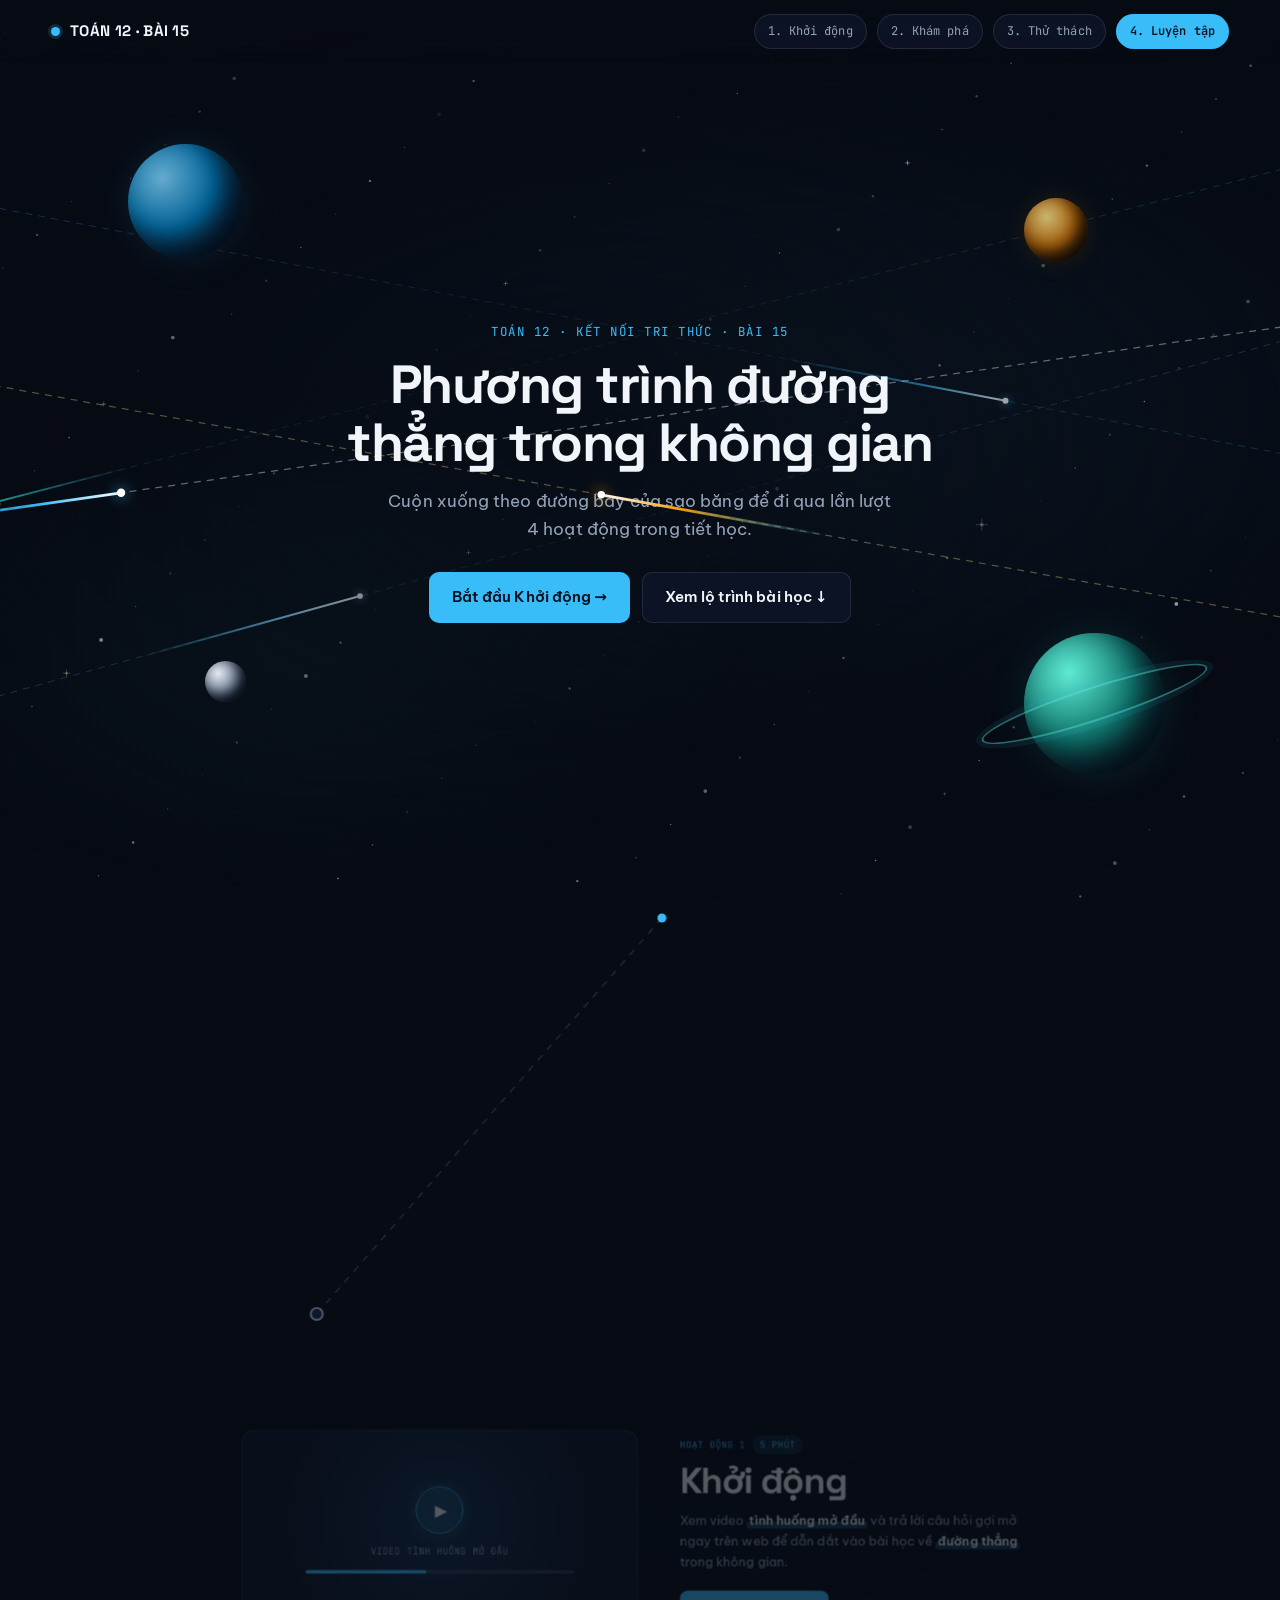
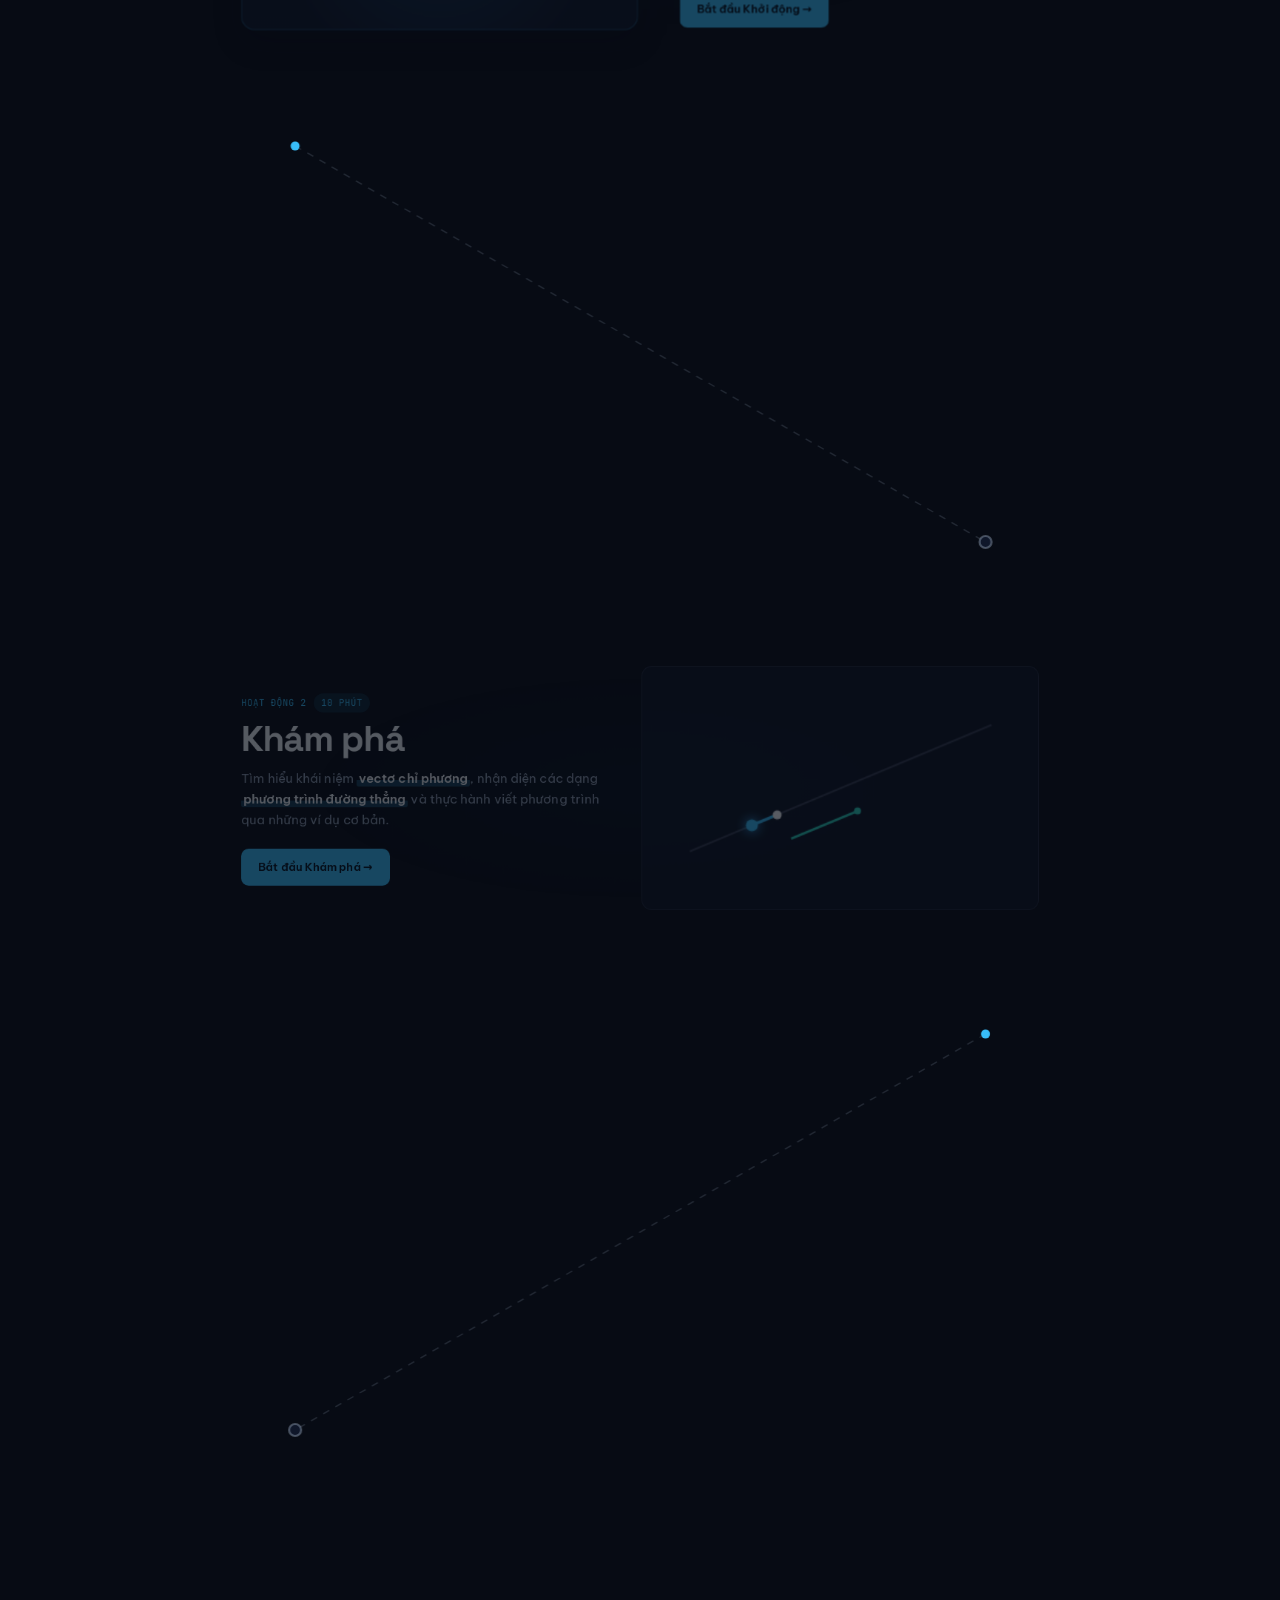
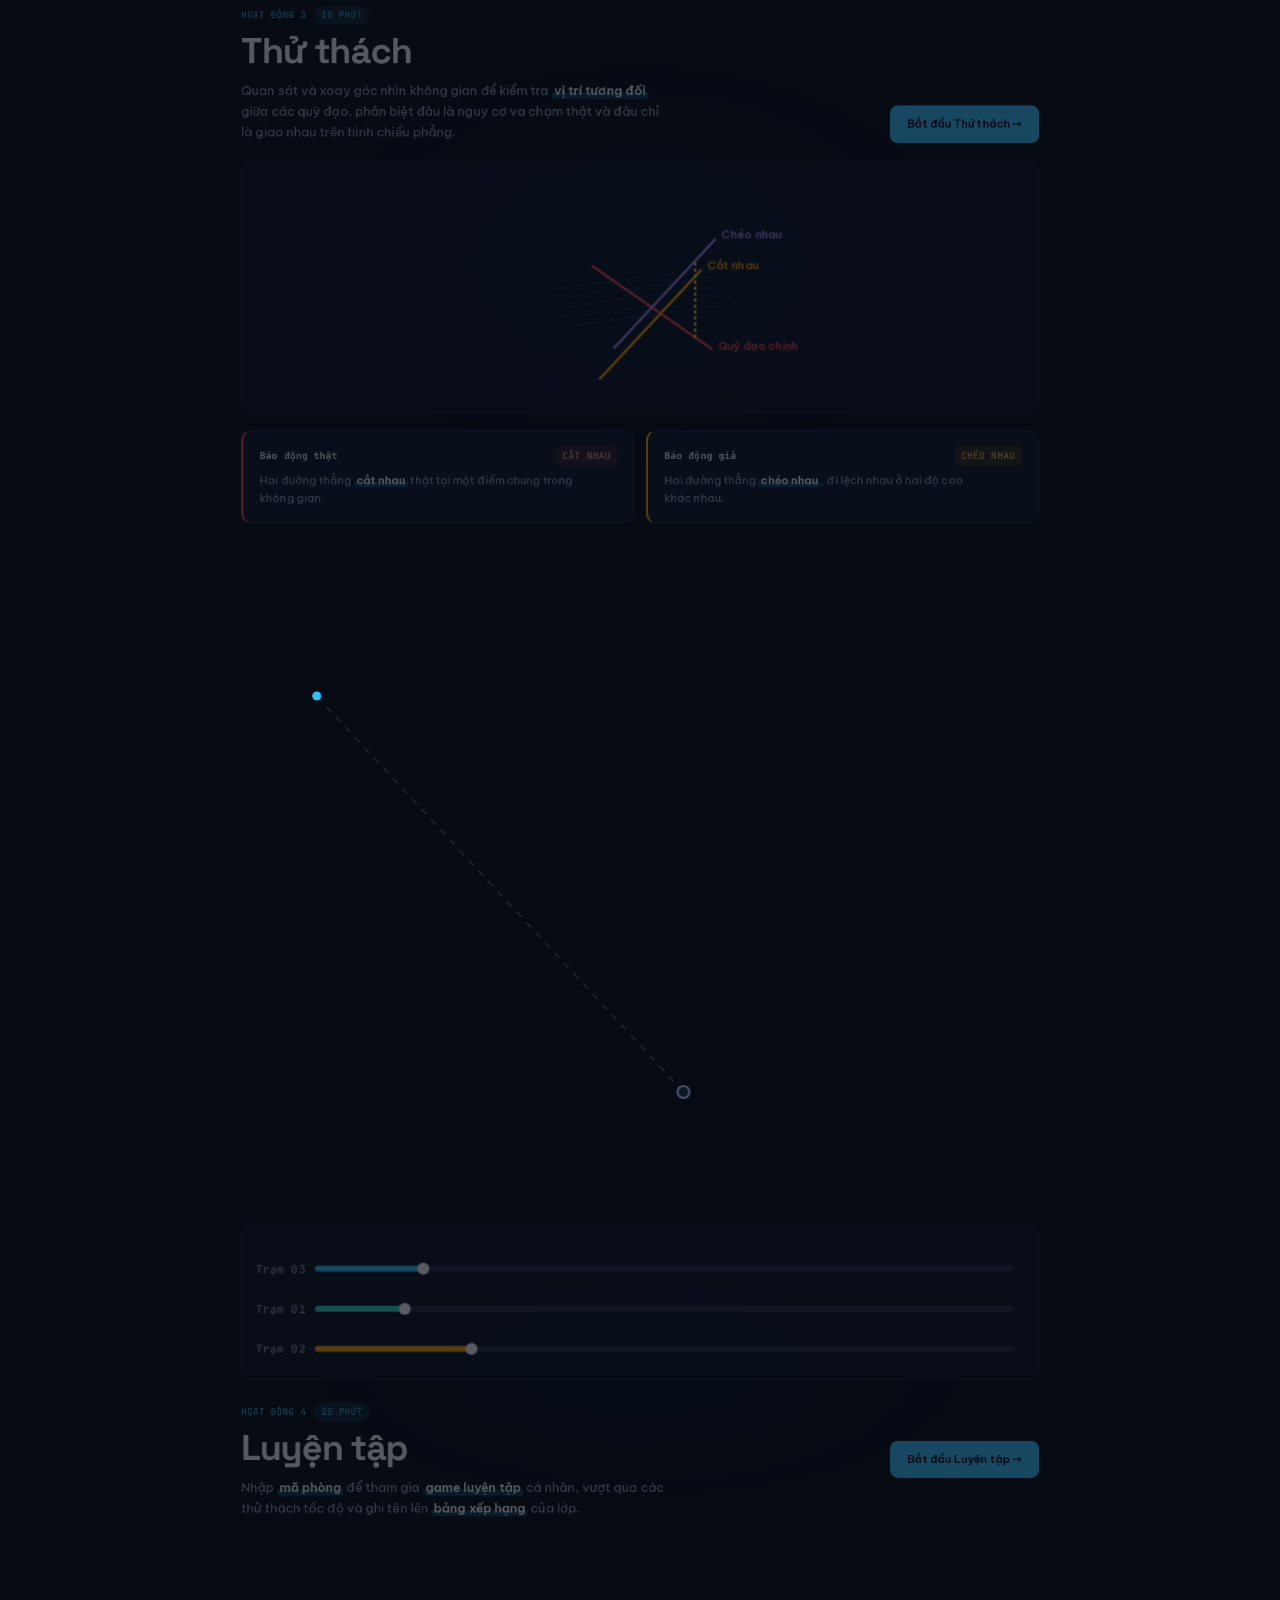
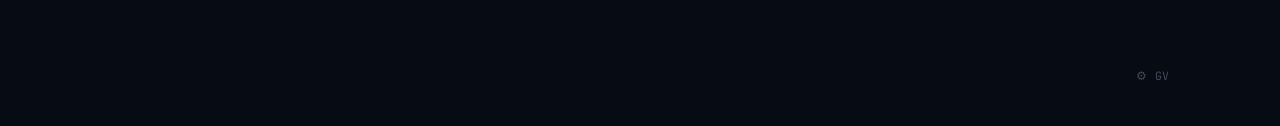
==== commit b804aaa7: "Cập nhật bổ sung giao diện và hiệu ứng (index.html, style.css, activity-motions.js)" ====
--- a/index.html
+++ b/index.html
@@ -42,9 +42,9 @@
           <div class="hero-float">
             <p class="tm-eyebrow">Toán 12 · Kết nối tri thức · Bài 15</p>
             <h1 class="tm-display tm-display--hero">
-              Phương trình đường thẳng<br>trong không gian
+              Phương trình đường thẳng trong không gian
             </h1>
-            <p class="tm-lede" style="max-width:48ch;">
+            <p class="tm-lede" style="max-width:46ch;">
               Cuộn xuống theo đường bay của sao băng để đi qua lần lượt 4 hoạt động trong tiết học.
             </p>
             <div class="hero-actions">
@@ -70,11 +70,10 @@
 
     <!-- HOẠT ĐỘNG 1: KHỞI ĐỘNG -->
     <section id="hd-1" class="activity-band" data-sc-act="flow">
-      <div class="activity-band-card">
         <div class="act-cinema">
           <div class="video-sway-card" aria-label="Biểu tượng video tình huống khởi động">
             <div class="video-sway-card__play" aria-hidden="true">▶</div>
-            <span class="tm-mono" style="font-size:0.82rem; color:var(--sc-ink-soft);">VIDEO TÌNH HUỐNG MỞ ĐẦU</span>
+            <span class="tm-mono" style="font-size:0.8rem; color:var(--sc-ink-soft);">VIDEO TÌNH HUỐNG MỞ ĐẦU</span>
             <div class="video-sway-card__bar" aria-hidden="true">
               <div class="video-sway-card__fill"></div>
             </div>
@@ -94,7 +93,6 @@
             </div>
           </div>
         </div>
-      </div>
     </section>
 
     <!-- BRIDGE 2: HOẠT ĐỘNG 1 -> HOẠT ĐỘNG 2 -->
@@ -104,7 +102,6 @@
 
     <!-- HOẠT ĐỘNG 2: KHÁM PHÁ -->
     <section id="hd-2" class="activity-band" data-sc-act="flow">
-      <div class="activity-band-card">
         <div class="act-split">
           <div>
             <div class="activity-meta">
@@ -122,7 +119,6 @@
 
           <canvas id="motion-hd2" class="motion-canvas motion-canvas--tall" aria-label="Minh họa điểm chuyển động tạo thành đường thẳng"></canvas>
         </div>
-      </div>
     </section>
 
     <!-- BRIDGE 3: HOẠT ĐỘNG 2 -> HOẠT ĐỘNG 3 -->
@@ -132,7 +128,6 @@
 
     <!-- HOẠT ĐỘNG 3: THỬ THÁCH -->
     <section id="hd-3" class="activity-band" data-sc-act="flow">
-      <div class="activity-band-card">
         <div class="act-stage-3d">
           <div class="act-stage-3d__head">
             <div>
@@ -156,18 +151,17 @@
                 <strong>Báo động thật</strong>
                 <span class="badge-danger">CẮT NHAU</span>
               </div>
-              <p class="tm-lede" style="margin:0; font-size:0.96rem;">Hai đường thẳng <span class="kw">cắt nhau</span> thật tại một điểm chung trong không gian.</p>
+              <p class="tm-lede" style="margin:0; font-size:0.94rem;">Hai đường thẳng <span class="kw">cắt nhau</span> thật tại một điểm chung trong không gian.</p>
             </div>
             <div class="alarm-card alarm-card--false">
               <div class="alarm-card__head">
                 <strong>Báo động giả</strong>
                 <span class="badge-amber">CHÉO NHAU</span>
               </div>
-              <p class="tm-lede" style="margin:0; font-size:0.96rem;">Hai đường thẳng <span class="kw">chéo nhau</span>, đi lệch nhau ở hai độ cao khác nhau.</p>
-            </div>
-          </div>
-        </div>
-      </div>
+              <p class="tm-lede" style="margin:0; font-size:0.94rem;">Hai đường thẳng <span class="kw">chéo nhau</span>, đi lệch nhau ở hai độ cao khác nhau.</p>
+            </div>
+          </div>
+        </div>
     </section>
 
     <!-- BRIDGE 4: HOẠT ĐỘNG 3 -> HOẠT ĐỘNG 4 -->
@@ -177,7 +171,6 @@
 
     <!-- HOẠT ĐỘNG 4: LUYỆN TẬP -->
     <section id="hd-4" class="activity-band" data-sc-act="flow">
-      <div class="activity-band-card">
         <div class="act-race">
           <canvas id="motion-hd4" class="motion-canvas motion-canvas--race" aria-label="Minh họa đường đua tốc độ giải toán"></canvas>
           <div class="act-race__bottom">
@@ -194,7 +187,6 @@
             <a class="tm-btn tm-btn--primary" href="luyen-tap/index.html">Bắt đầu Luyện tập →</a>
           </div>
         </div>
-      </div>
     </section>
 
     <!-- DISCREET TEACHER CORNER LINK -->
--- a/assets/style.css
+++ b/assets/style.css
@@ -105,35 +105,35 @@
   text-decoration: none;
   font-family: var(--sc-font-display);
   font-weight: 700;
-  font-size: 1.05rem;
+  font-size: 0.95rem;
   letter-spacing: 0.02em;
 }
 
 .tm-brand__dot {
-  width: 10px;
-  height: 10px;
+  width: 9px;
+  height: 9px;
   border-radius: 50%;
   background: var(--sc-accent);
-  box-shadow: 0 0 0 4px rgba(56, 189, 248, 0.2);
+  box-shadow: 0 0 0 3px rgba(56, 189, 248, 0.18);
 }
 
 .tm-bar__nav {
   display: flex;
   align-items: center;
-  gap: 12px;
+  gap: 10px;
 }
 
 .tm-pill {
   display: inline-flex;
   align-items: center;
   gap: 7px;
-  padding: 9px 16px;
+  padding: 7px 13px;
   border-radius: 999px;
   border: 1px solid var(--sc-line);
   background: rgba(15, 23, 42, 0.78);
   color: var(--sc-ink-soft);
   font-family: var(--sc-font-mono);
-  font-size: 0.84rem;
+  font-size: 0.75rem;
   text-decoration: none;
   transition: border-color 0.2s ease, color 0.2s ease, background-color 0.2s ease;
 }
@@ -164,42 +164,41 @@
   align-items: center;
   gap: 8px;
   font-family: var(--sc-font-mono);
-  font-size: 0.88rem;
-  letter-spacing: 0.14em;
+  font-size: 0.78rem;
+  letter-spacing: 0.12em;
   text-transform: uppercase;
   color: var(--sc-accent);
-  margin: 0 0 18px;
+  margin: 0 0 14px;
 }
 
 .tm-display {
   font-family: var(--sc-font-display);
   font-weight: 700;
-  line-height: 1.04;
-  letter-spacing: -0.025em;
+  line-height: 0.98;
+  letter-spacing: -0.028em;
   text-wrap: balance;
   margin: 0;
 }
 
 .tm-display--hero {
-  font-size: clamp(2.5rem, 5vw, 4.45rem);
+  font-size: clamp(2rem, 4.2vw, 3.65rem);
   line-height: 1.08;
 }
 
 .tm-display--lg {
-  font-size: clamp(2rem, 3.6vw, 3.15rem);
+  font-size: clamp(1.9rem, 3.8vw, 3.4rem);
 }
 
 .tm-display--md {
-  font-size: clamp(1.45rem, 2.3vw, 2.05rem);
+  font-size: clamp(1.4rem, 2.4vw, 2.1rem);
 }
 
 .tm-lede {
-  font-size: clamp(1.08rem, 1.4vw, 1.26rem);
-  line-height: 1.65;
+  font-size: clamp(1.02rem, 1.35vw, 1.22rem);
   color: var(--sc-ink-soft);
   max-width: 52ch;
   text-wrap: pretty;
-  margin: 18px 0 0;
+  margin: 16px 0 0;
 }
 
 .tm-mono {
@@ -212,12 +211,12 @@
   align-items: center;
   justify-content: center;
   gap: 10px;
-  min-height: 52px;
-  padding: 14px 26px;
-  border-radius: 12px;
+  min-height: 46px;
+  padding: 12px 22px;
+  border-radius: 10px;
   font-family: var(--sc-font-text);
   font-weight: 600;
-  font-size: 1.02rem;
+  font-size: 0.95rem;
   text-decoration: none;
   cursor: pointer;
   border: 1px solid transparent;
@@ -322,7 +321,7 @@
 .hero-copy {
   position: relative;
   z-index: 4;
-  max-width: min(920px, 92vw);
+  max-width: min(760px, 90vw);
   margin: 0 auto;
   padding: 0 var(--sc-gutter);
   display: flex;
@@ -354,11 +353,11 @@
   display: flex;
   flex-wrap: wrap;
   justify-content: center;
-  gap: 14px;
-  margin-top: 32px;
-}
-
-/* ---------- Decorative Planets Framing Title Harmoniously ---------- */
+  gap: 12px;
+  margin-top: 28px;
+}
+
+/* ---------- Decorative Planets Floating Around Title ---------- */
 .planet {
   position: absolute;
   border-radius: 50%;
@@ -367,10 +366,10 @@
 }
 
 .planet--cyan {
-  width: clamp(90px, 10.5vw, 154px);
-  height: clamp(90px, 10.5vw, 154px);
+  width: clamp(74px, 9vw, 132px);
+  height: clamp(74px, 9vw, 132px);
   top: 16%;
-  left: 11%;
+  left: 10%;
   z-index: 2;
   background: radial-gradient(circle at 30% 30%, #7DD3FC 0%, #0284C7 45%, #071326 88%);
   box-shadow: inset -14px -14px 28px rgba(4, 10, 22, 0.85), 0 0 36px rgba(56, 189, 248, 0.14);
@@ -378,10 +377,10 @@
 }
 
 .planet--ringed {
-  width: clamp(110px, 12.5vw, 184px);
-  height: clamp(110px, 12.5vw, 184px);
-  bottom: 13%;
-  right: 10%;
+  width: clamp(92px, 11vw, 160px);
+  height: clamp(92px, 11vw, 160px);
+  bottom: 14%;
+  right: 9%;
   z-index: 5;
   background: radial-gradient(circle at 32% 28%, #5EEAD4 0%, #0F766E 48%, #06141C 88%);
   box-shadow: inset -16px -16px 32px rgba(4, 10, 22, 0.88), 0 0 40px rgba(45, 212, 191, 0.12);
@@ -402,8 +401,8 @@
 }
 
 .planet--amber {
-  width: clamp(54px, 6vw, 86px);
-  height: clamp(54px, 6vw, 86px);
+  width: clamp(42px, 5vw, 72px);
+  height: clamp(42px, 5vw, 72px);
   top: 22%;
   right: 15%;
   z-index: 2;
@@ -413,9 +412,9 @@
 }
 
 .planet--moon {
-  width: clamp(36px, 4vw, 56px);
-  height: clamp(36px, 4vw, 56px);
-  bottom: 21%;
+  width: clamp(28px, 3.2vw, 46px);
+  height: clamp(28px, 3.2vw, 46px);
+  bottom: 22%;
   left: 16%;
   z-index: 5;
   background: radial-gradient(circle at 32% 30%, #E2E8F0 0%, #64748B 55%, #0F172A 92%);
@@ -526,25 +525,15 @@
   border-radius: 6px;
 }
 
-/* ---------- Vertical Activity Showcase Bands (Balanced & Symmetrical Proportions) ---------- */
+/* ---------- Vertical Activity Showcase Bands (Seamless unified space + Scroll Scale) ---------- */
 .activity-band {
   position: relative;
-  padding: clamp(52px, 8vh, 88px) var(--sc-gutter);
-  max-width: 1220px;
+  padding: clamp(44px, 7vh, 76px) var(--sc-gutter);
+  max-width: 1180px;
   margin: 0 auto;
   border: none;
   transform-origin: center center;
   will-change: transform, opacity;
-}
-
-.activity-band-card {
-  padding: clamp(28px, 3.6vw, 44px);
-  border-radius: 22px;
-  background: rgba(15, 23, 42, 0.62);
-  border: 1px solid rgba(148, 163, 184, 0.16);
-  box-shadow: 0 20px 50px rgba(4, 10, 22, 0.45);
-  backdrop-filter: blur(8px);
-  -webkit-backdrop-filter: blur(8px);
 }
 
 .activity-band.is-connected .activity-badge {
@@ -691,19 +680,11 @@
 .motion-canvas--stage { height: clamp(240px, 32vw, 340px); }
 .motion-canvas--race { height: clamp(160px, 20vw, 210px); }
 
-/* Layout 1: Balanced 2-Column Split (Khởi động - Left Swaying Video, Right Intro) */
+/* Layout 1: Cinema Widescreen (Khởi động - Floating/Swaying Video Frame) */
 .act-cinema {
   display: grid;
-  grid-template-columns: 1fr 1fr;
-  gap: clamp(32px, 4.5vw, 56px);
-  align-items: center;
-}
-
-/* Layout 2: Balanced 2-Column Split (Khám phá - Left Intro, Right Vector Motion) */
-.act-split {
-  display: grid;
-  grid-template-columns: 1fr 1fr;
-  gap: clamp(32px, 4.5vw, 56px);
+  grid-template-columns: 1.05fr 0.95fr;
+  gap: clamp(28px, 5vw, 56px);
   align-items: center;
 }
 
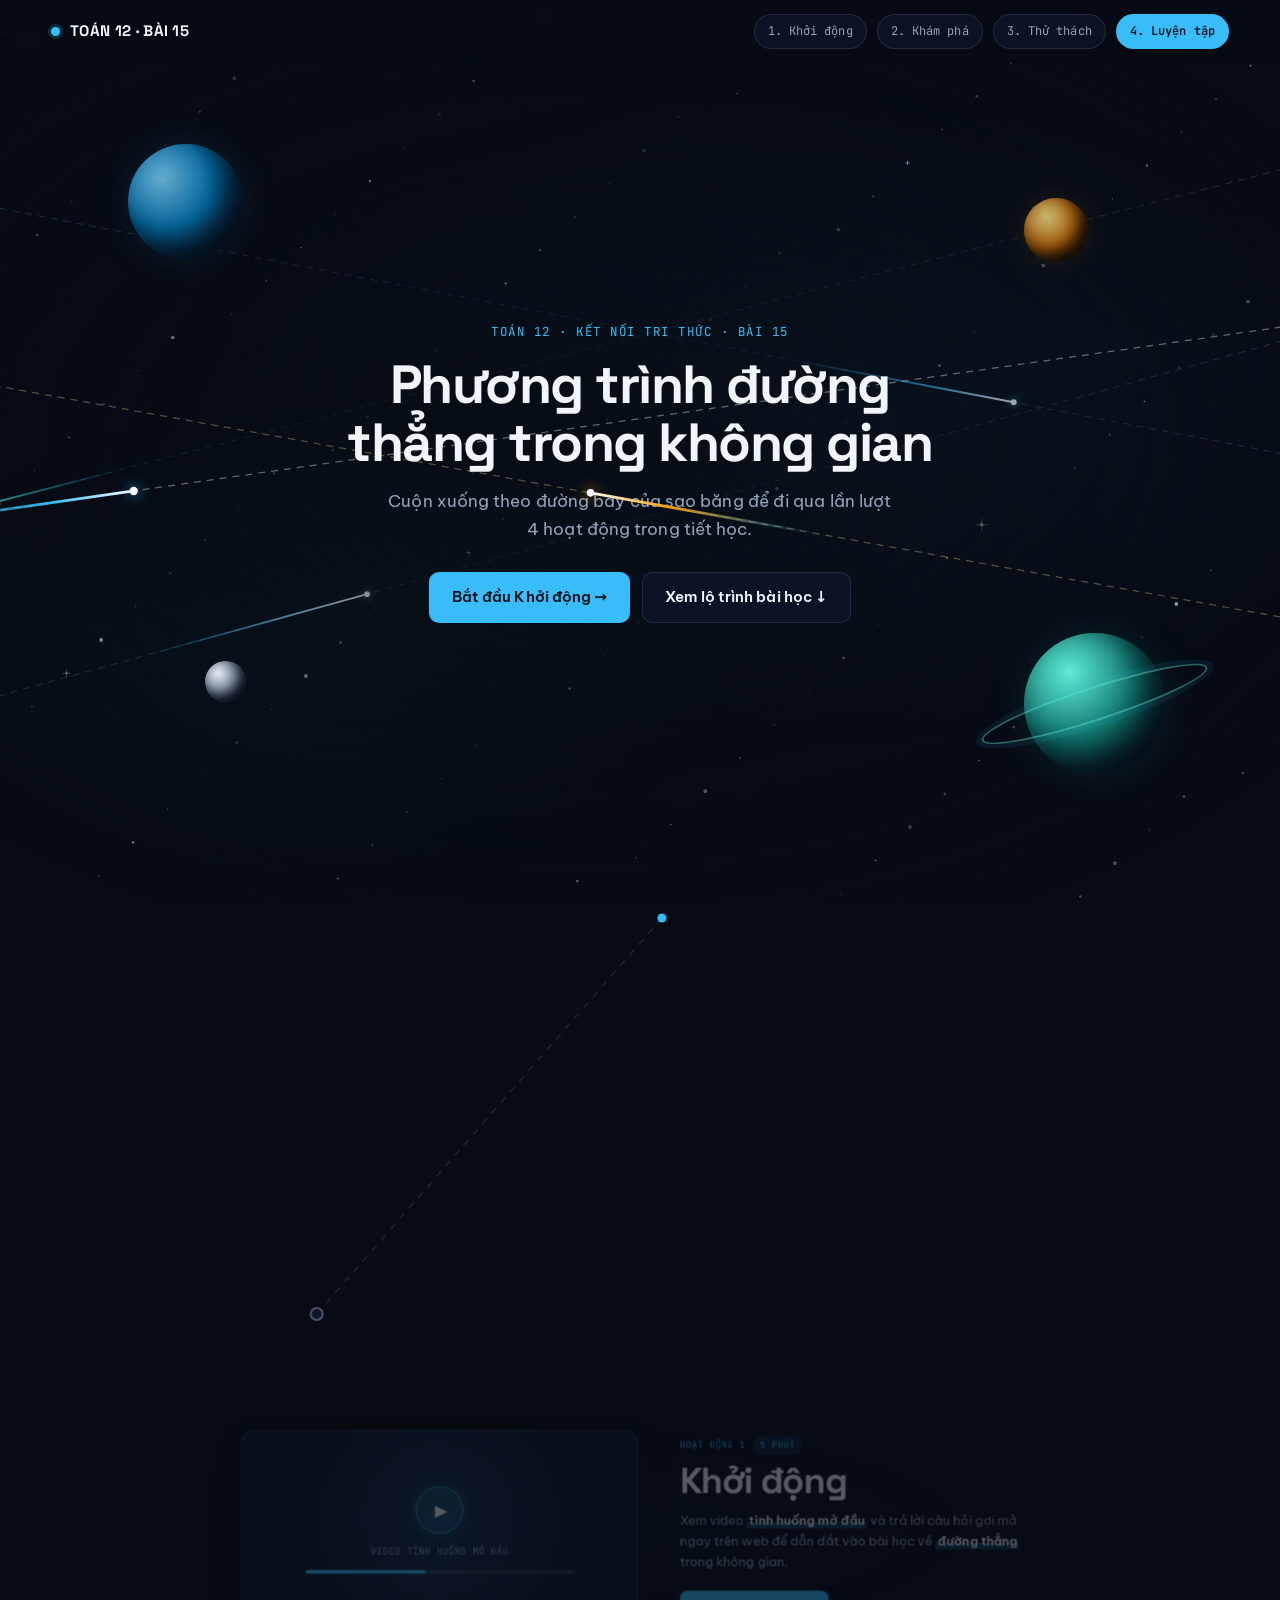
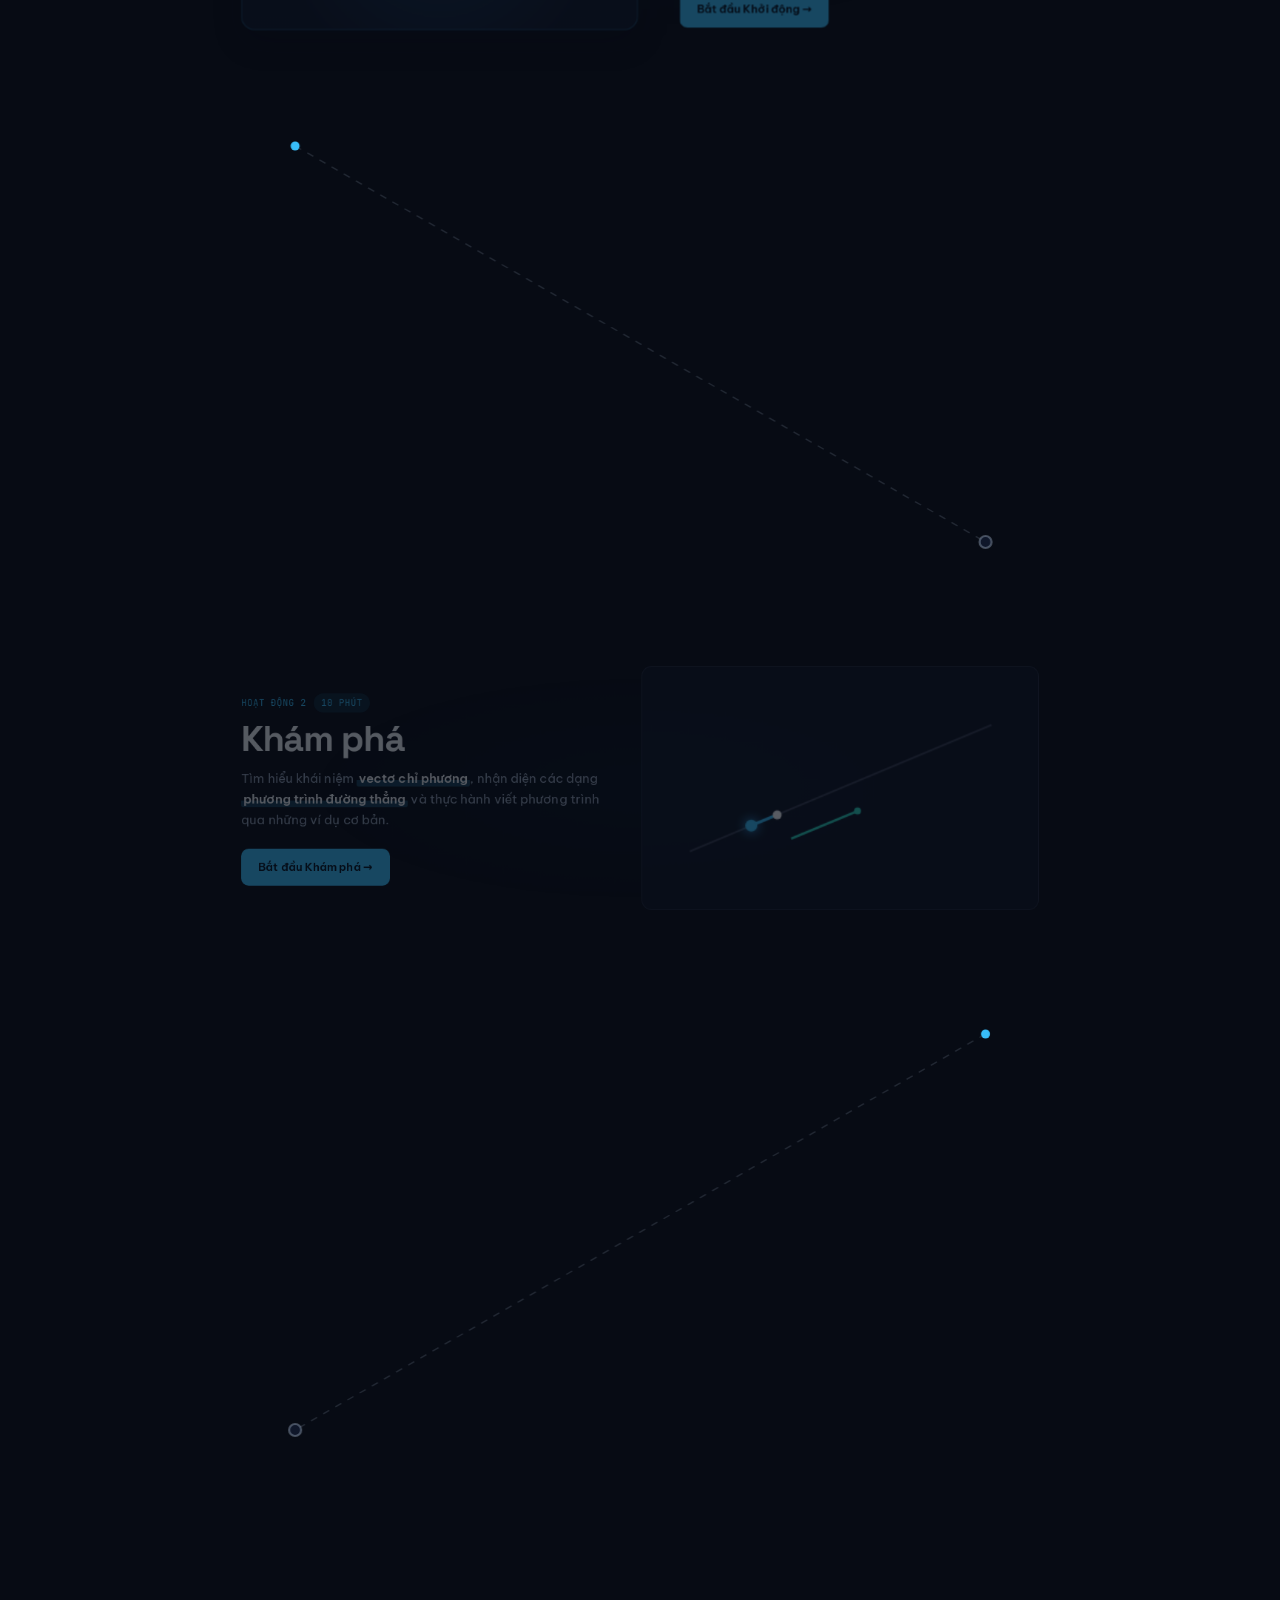
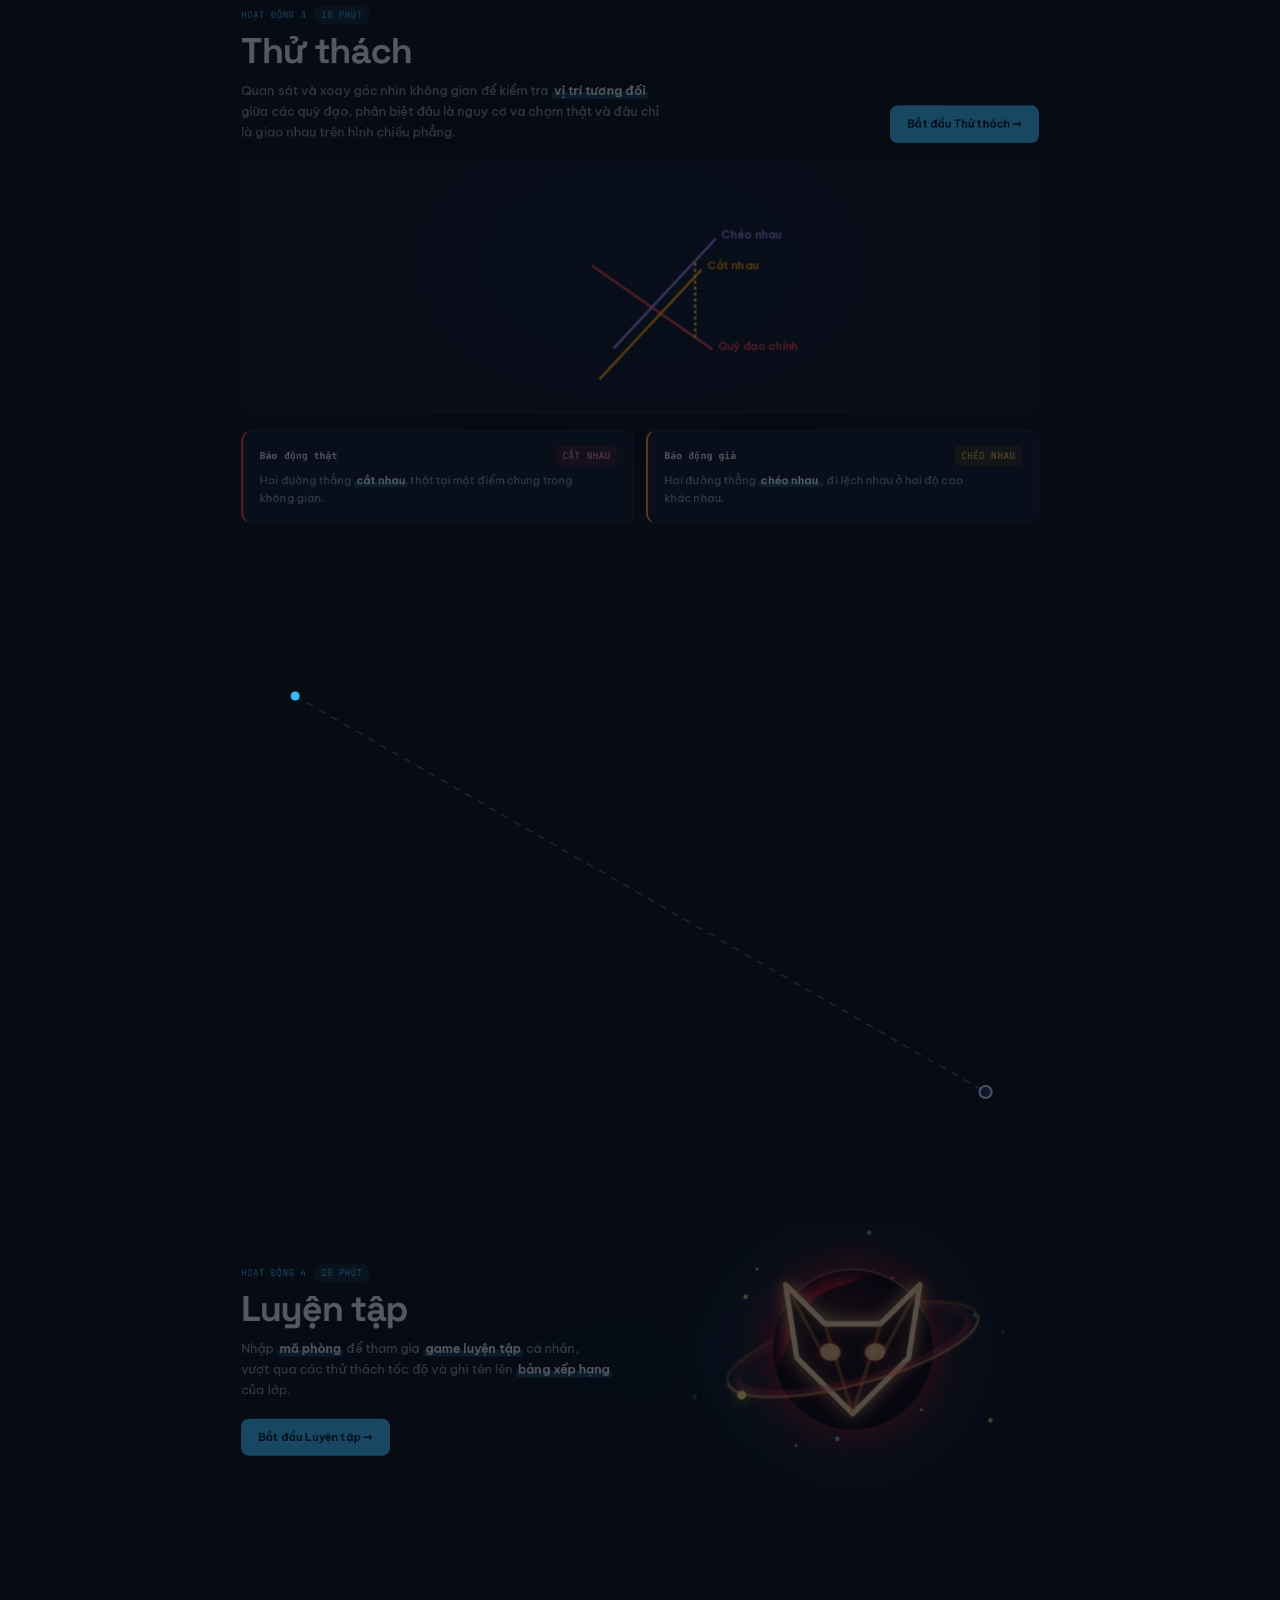
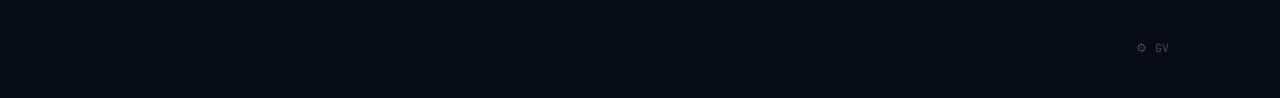
==== commit d565305a: "Tích hợp game Foxy Running (Zip Line Toán 12) vào Hoạt động 4 và cập nhật hiệu ứng hành tinh trăng m" ====
--- a/index.html
+++ b/index.html
@@ -166,25 +166,28 @@
 
     <!-- BRIDGE 4: HOẠT ĐỘNG 3 -> HOẠT ĐỘNG 4 -->
     <div class="space-bridge" aria-hidden="true">
-      <canvas class="bridge-canvas" data-dir="ltr-center" data-target="hd-4"></canvas>
+      <canvas class="bridge-canvas" data-dir="ltr" data-target="hd-4"></canvas>
     </div>
 
     <!-- HOẠT ĐỘNG 4: LUYỆN TẬP -->
     <section id="hd-4" class="activity-band" data-sc-act="flow">
-        <div class="act-race">
-          <canvas id="motion-hd4" class="motion-canvas motion-canvas--race" aria-label="Minh họa đường đua tốc độ giải toán"></canvas>
-          <div class="act-race__bottom">
-            <div style="max-width:660px;">
-              <div class="activity-meta">
-                <span>Hoạt động 4</span>
-                <span class="activity-badge">20 phút</span>
-              </div>
-              <h2 class="tm-display tm-display--lg">Luyện tập</h2>
-              <p class="tm-lede">
-                Nhập <span class="kw">mã phòng</span> để tham gia <span class="kw">game luyện tập</span> cá nhân, vượt qua các thử thách tốc độ và ghi tên lên <span class="kw">bảng xếp hạng</span> của lớp.
-              </p>
-            </div>
-            <a class="tm-btn tm-btn--primary" href="luyen-tap/index.html">Bắt đầu Luyện tập →</a>
+        <div class="act-planet-hd4">
+          <div class="act-planet-hd4__copy">
+            <div class="activity-meta">
+              <span>Hoạt động 4</span>
+              <span class="activity-badge">20 phút</span>
+            </div>
+            <h2 class="tm-display tm-display--lg">Luyện tập</h2>
+            <p class="tm-lede">
+              Nhập <span class="kw">mã phòng</span> để tham gia <span class="kw">game luyện tập</span> cá nhân, vượt qua các thử thách tốc độ và ghi tên lên <span class="kw">bảng xếp hạng</span> của lớp.
+            </p>
+            <div class="activity-cta">
+              <a class="tm-btn tm-btn--primary" href="luyen-tap/index.html">Bắt đầu Luyện tập →</a>
+            </div>
+          </div>
+
+          <div class="act-planet-hd4__visual">
+            <canvas id="motion-hd4" class="motion-canvas--planet" aria-label="Hành tinh trăng máu và biểu tượng hồ ly trong vũ trụ"></canvas>
           </div>
         </div>
     </section>
--- a/assets/style.css
+++ b/assets/style.css
@@ -632,6 +632,12 @@
   color: var(--sc-accent);
 }
 
+.activity-badge--blood {
+  background: rgba(229, 53, 76, 0.18);
+  color: #FDA4AF;
+  border: 1px solid rgba(229, 53, 76, 0.36);
+}
+
 .activity-cta {
   margin-top: 24px;
   display: flex;
@@ -781,23 +787,35 @@
   gap: 16px;
 }
 
-/* Layout 4: Race Track Showcase (Luyện tập) */
-.act-race {
-  display: grid;
-  gap: 26px;
-}
-
-.act-race__bottom {
-  display: flex;
-  flex-wrap: wrap;
-  align-items: center;
-  justify-content: space-between;
-  gap: 24px;
+/* Layout 4: Blood-Moon Celestial Planet Showcase (Luyện tập - Frameless Cosmic Blending) */
+.act-planet-hd4 {
+  display: grid;
+  grid-template-columns: 1fr 1fr;
+  gap: clamp(28px, 5vw, 56px);
+  align-items: center;
+}
+
+.act-planet-hd4__visual {
+  position: relative;
+  display: flex;
+  align-items: center;
+  justify-content: center;
+}
+
+.motion-canvas--planet {
+  width: 100%;
+  height: clamp(280px, 34vw, 370px);
+  display: block;
+  background: transparent;
+  border: none;
+  border-radius: 0;
+  pointer-events: none;
 }
 
 @media (max-width: 820px) {
   .act-cinema,
   .act-split,
+  .act-planet-hd4,
   .act-stage-3d__callouts {
     grid-template-columns: 1fr;
   }
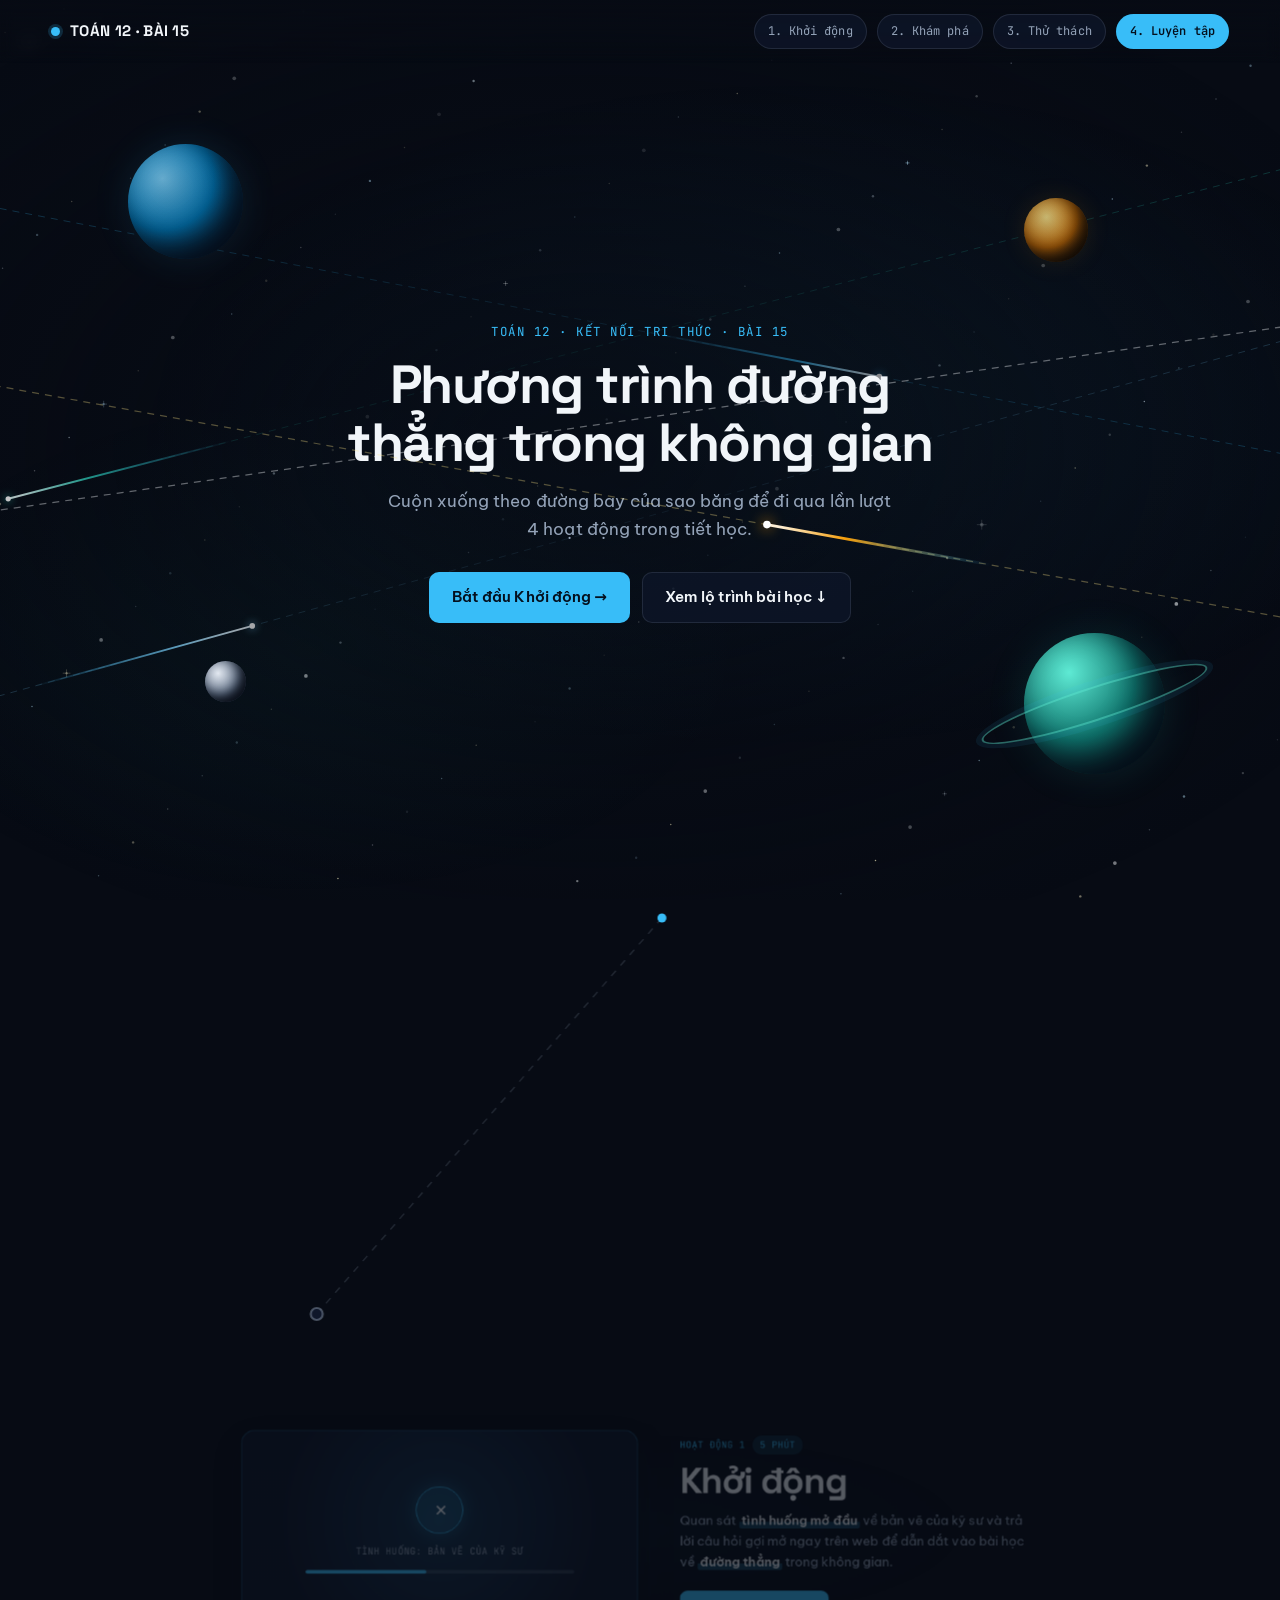
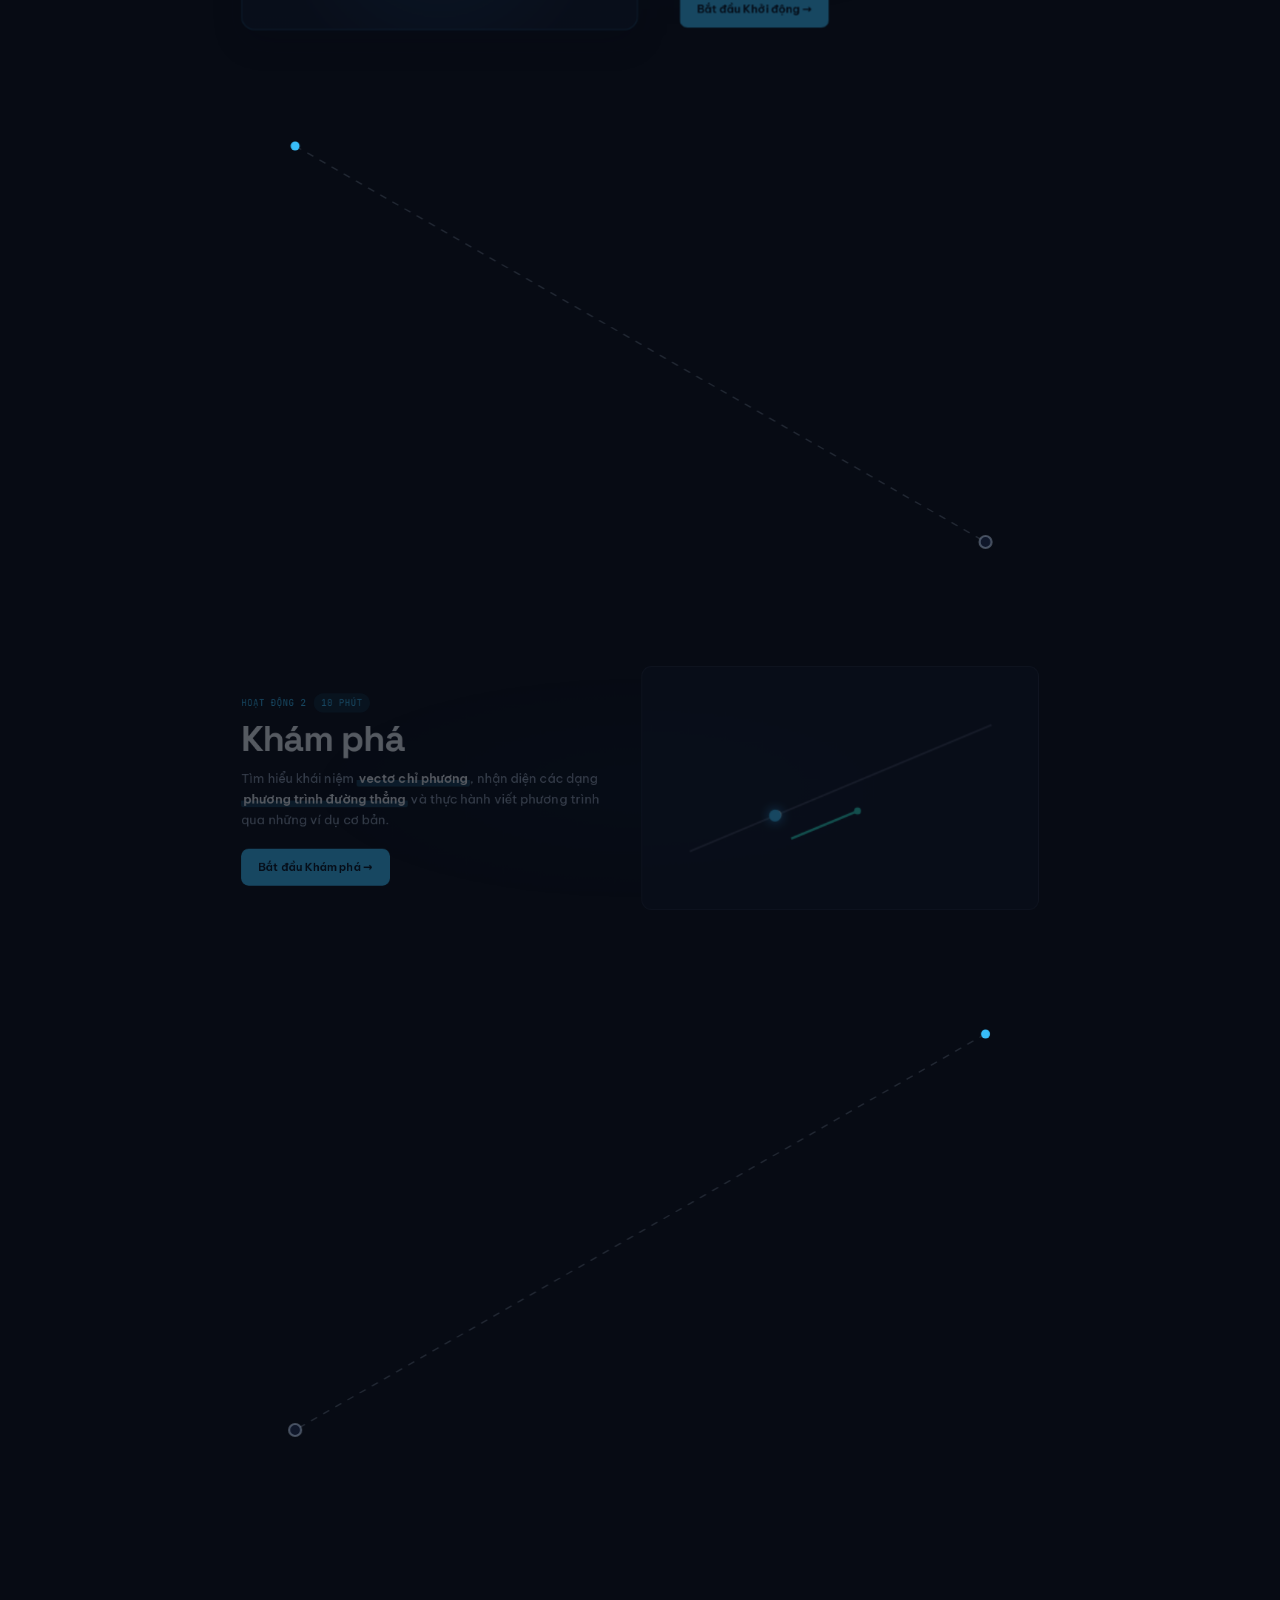
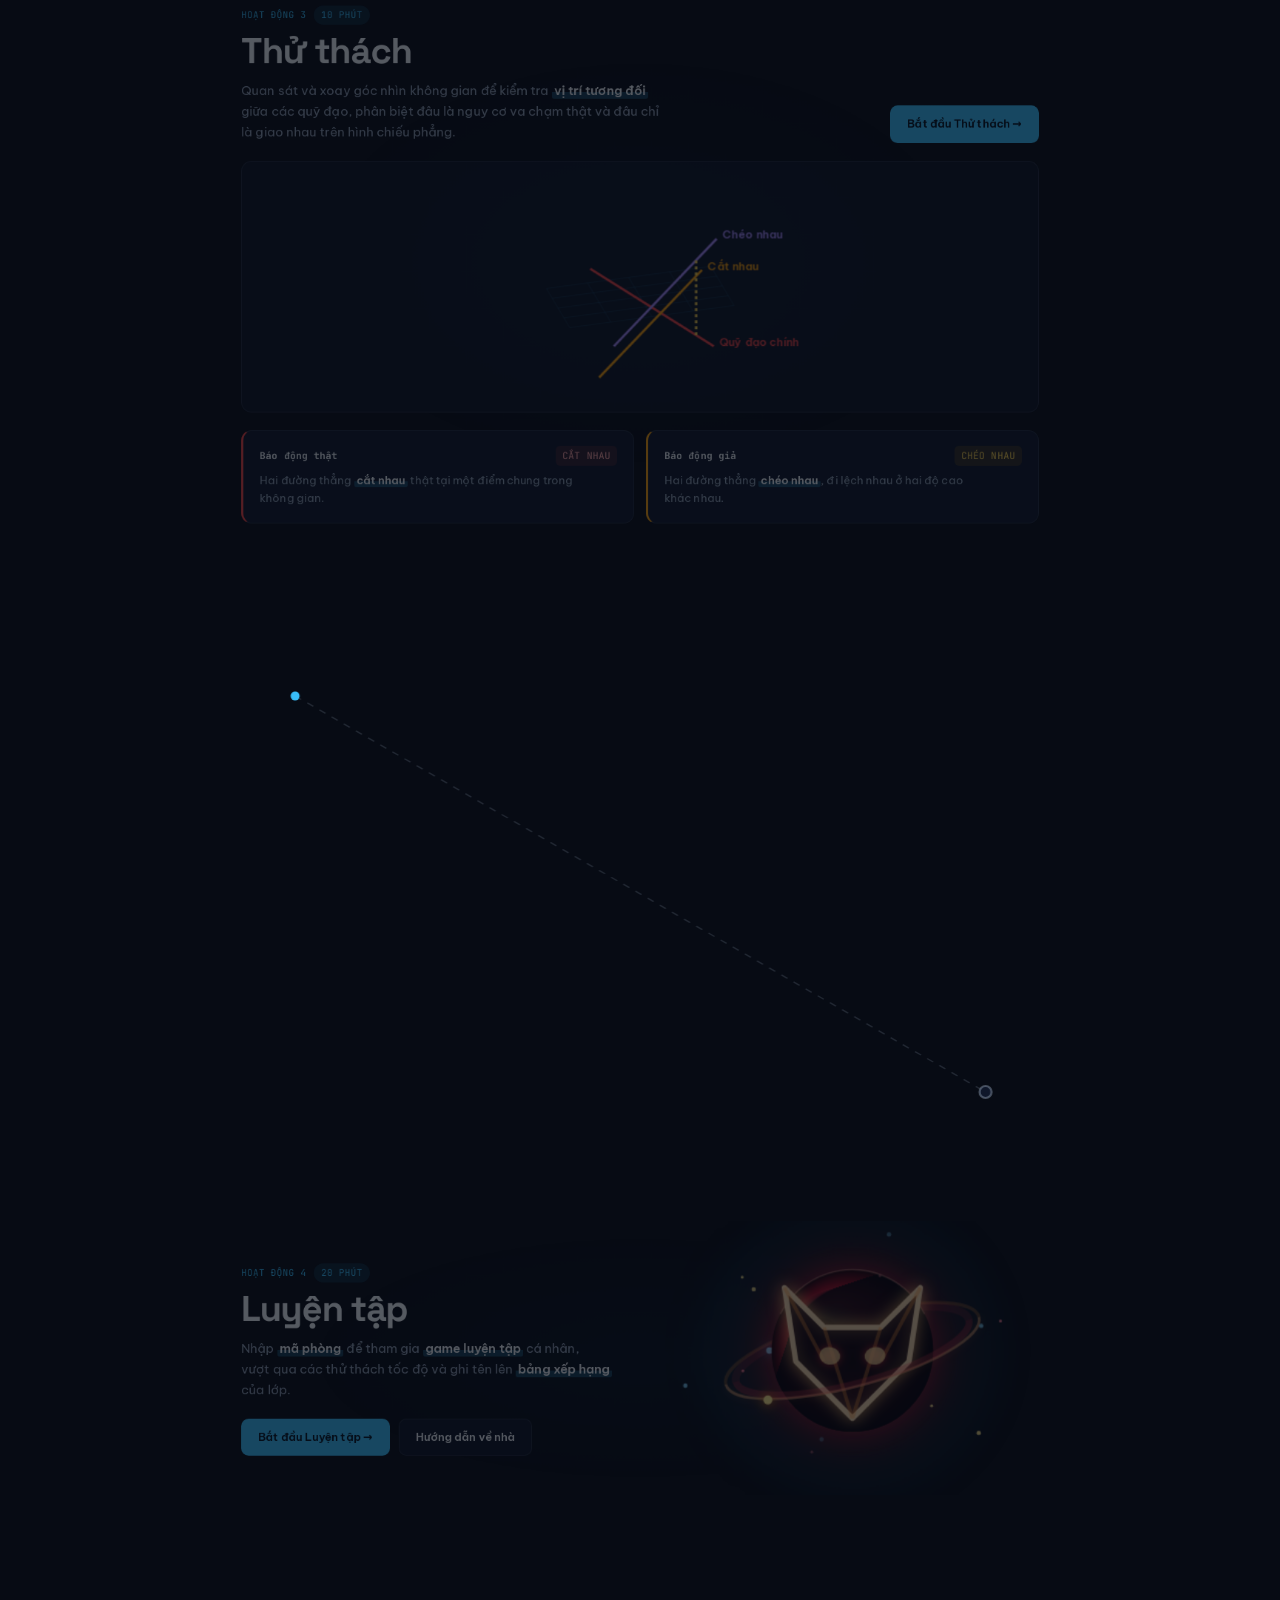
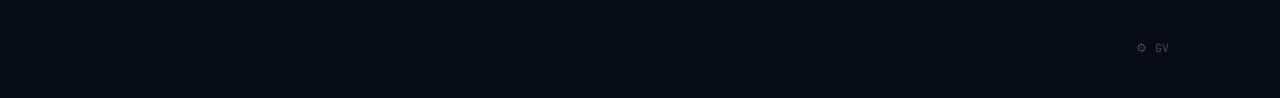
==== commit c7a6d634: "Đưa nội dung hoạt động 1, 2, 3, giáo viên vào giao diện mới, thêm trang về nhà" ====
--- a/index.html
+++ b/index.html
@@ -71,9 +71,9 @@
     <!-- HOẠT ĐỘNG 1: KHỞI ĐỘNG -->
     <section id="hd-1" class="activity-band" data-sc-act="flow">
         <div class="act-cinema">
-          <div class="video-sway-card" aria-label="Biểu tượng video tình huống khởi động">
-            <div class="video-sway-card__play" aria-hidden="true">▶</div>
-            <span class="tm-mono" style="font-size:0.8rem; color:var(--sc-ink-soft);">VIDEO TÌNH HUỐNG MỞ ĐẦU</span>
+          <div class="video-sway-card" aria-label="Biểu tượng tình huống khởi động">
+            <div class="video-sway-card__play" aria-hidden="true">✕</div>
+            <span class="tm-mono" style="font-size:0.8rem; color:var(--sc-ink-soft);">TÌNH HUỐNG: BẢN VẼ CỦA KỸ SƯ</span>
             <div class="video-sway-card__bar" aria-hidden="true">
               <div class="video-sway-card__fill"></div>
             </div>
@@ -86,7 +86,7 @@
             </div>
             <h2 class="tm-display tm-display--lg">Khởi động</h2>
             <p class="tm-lede">
-              Xem video <span class="kw">tình huống mở đầu</span> và trả lời câu hỏi gợi mở ngay trên web để dẫn dắt vào bài học về <span class="kw">đường thẳng</span> trong không gian.
+              Quan sát <span class="kw">tình huống mở đầu</span> về bản vẽ của kỹ sư và trả lời câu hỏi gợi mở ngay trên web để dẫn dắt vào bài học về <span class="kw">đường thẳng</span> trong không gian.
             </p>
             <div class="activity-cta">
               <a class="tm-btn tm-btn--primary" href="khoi-dong/index.html">Bắt đầu Khởi động →</a>
@@ -183,6 +183,7 @@
             </p>
             <div class="activity-cta">
               <a class="tm-btn tm-btn--primary" href="luyen-tap/index.html">Bắt đầu Luyện tập →</a>
+              <a class="tm-btn tm-btn--ghost" href="ve-nha/index.html">Hướng dẫn về nhà</a>
             </div>
           </div>
 
